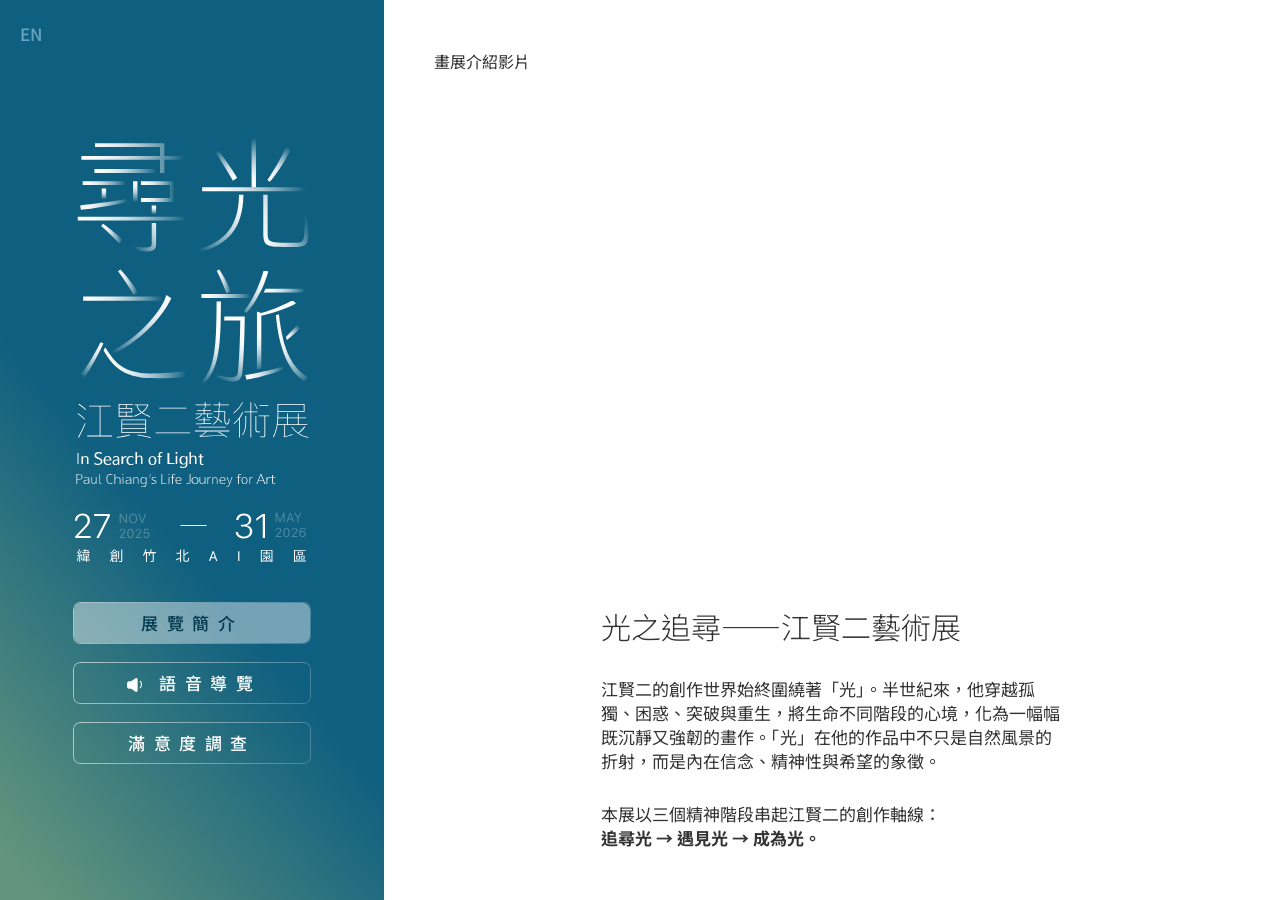
==== index.html @ 8a82e38a "微調整" ====
<!DOCTYPE html>
<html lang="zh-TW" data-lang="zh">

<head>
    <!-- Google Tag Manager -->
    <script>(function (w, d, s, l, i) {
            w[l] = w[l] || []; w[l].push({
                'gtm.start':
                    new Date().getTime(), event: 'gtm.js'
            }); var f = d.getElementsByTagName(s)[0],
                j = d.createElement(s), dl = l != 'dataLayer' ? '&l=' + l : ''; j.async = true; j.src =
                    'https://www.googletagmanager.com/gtm.js?id=' + i + dl; f.parentNode.insertBefore(j, f);
        })(window, document, 'script', 'dataLayer', 'GTM-T4V37LXK');</script>
    <!-- End Google Tag Manager -->

    <!-- Google Fonts -->
    <link rel="preconnect" href="https://fonts.googleapis.com">
    <link rel="preconnect" href="https://fonts.gstatic.com" crossorigin>
    <link
        href="https://fonts.googleapis.com/css2?family=Noto+Sans:wght@100;200;300;400;500;600;700;800;900&family=Noto+Sans+TC:wght@100;200;300;400;500;600;700;800;900&display=swap"
        rel="stylesheet">

    <meta charset="UTF-8">
    <meta http-equiv="X-UA-Compatible" content="IE=edge">
    <meta name="viewport" content="width=device-width, initial-scale=1.0, user-scalable=no">

    <!-- Primary Meta Tags -->
    <title data-i18n="meta.title">緯創 - 江賢二線上導覽 | In Search of Light</title>
    <meta name="title" data-i18n="meta.title" content="緯創 - 江賢二線上導覽 | In Search of Light">
    <meta name="description" data-i18n="meta.description"
        content="探索光在不同文化中的意義與價值，透過藝術與科技的結合，呈現光的多樣面貌。匯集來自世界各地的藝術家作品，每一件作品都代表著對光的獨特詮釋與理解。">
    <meta name="keywords" content="江賢二, 線上展覽, 藝術展覽, 光, 緯創, 線上導覽, 藝術作品, 文化, 科技藝術, Wistron">

    <!-- Open Graph / Facebook -->
    <meta property="og:type" content="website">
    <meta property="og:title" data-i18n="meta.ogTitle" content="緯創 - 江賢二線上導覽 | In Search of Light">
    <meta property="og:description" data-i18n="meta.ogDescription"
        content="探索光在不同文化中的意義與價值，透過藝術與科技的結合，呈現光的多樣面貌。匯集來自世界各地的藝術家作品，每一件作品都代表著對光的獨特詮釋與理解。">
    <!-- Primary image for Facebook, Twitter (1200x630) -->
    <meta property="og:image" content="https://in-search-of-light.wistronladiesopen.com/images/ogimg.png">
    <meta property="og:image:secure_url" content="https://in-search-of-light.wistronladiesopen.com/images/ogimg.png">
    <meta property="og:image:type" content="image/png">
    <meta property="og:image:width" content="1200">
    <meta property="og:image:height" content="630">
    <meta property="og:image:alt" content="緯創 - 江賢二線上導覽 | In Search of Light">
    <meta property="og:url" content="https://in-search-of-light.wistronladiesopen.com/">
    <meta property="og:site_name" content="緯創 - 江賢二線上導覽">
    <meta property="og:locale" content="zh_TW" data-i18n-locale='{"zh": "zh_TW", "en": "en_US"}'>

    <!-- favicon -->
    <link rel="icon" type="image/svg+xml" href="images/favicon/favicon.svg" />
    <link rel="icon" type="image/png" href="images/favicon/favicon-96x96.png" sizes="96x96" />
    <link rel="shortcut icon" href="images/favicon/favicon.ico" />
    <link rel="apple-touch-icon" sizes="180x180" href="images/favicon/apple-touch-icon.png" />
    <meta name="apple-mobile-web-app-title" content="THUNIVERSE" />
    <link rel="manifest" href="images/favicon/site.webmanifest" />

    <!-- Stylesheets -->
    <link rel="stylesheet" href="css/all.min.css">

    <!-- Structured Data -->
    <script type="application/ld+json" id="structuredData">
        {
            "@context": "https://schema.org",
            "@type": "ExhibitionEvent",
            "name": "緯創 - 江賢二線上導覽",
            "alternateName": "In Search of Light",
            "description": "探索光在不同文化中的意義與價值，透過藝術與科技的結合，呈現光的多樣面貌。匯集來自世界各地的藝術家作品，每一件作品都代表著對光的獨特詮釋與理解。",
            "organizer": {
                "@type": "Organization",
                "name": "緯創資通股份有限公司",
                "alternateName": "Wistron Corporation",
                "url": "https://www.wistron.com"
            },
            "eventStatus": "https://schema.org/EventScheduled",
            "eventAttendanceMode": "https://schema.org/OnlineEventAttendanceMode",
            "location": {
                "@type": "VirtualLocation",
                "url": ""
            },
            "image": "images/ogimg.png",
            "keywords": "江賢二, 線上展覽, 藝術展覽, 光, 緯創, 線上導覽"
        }
    </script>
</head>

<body>
    <!-- Google Tag Manager (noscript) -->
    <noscript><iframe src="https://www.googletagmanager.com/ns.html?id=GTM-T4V37LXK" height="0" width="0"
            style="display:none;visibility:hidden"></iframe></noscript>
    <!-- End Google Tag Manager (noscript) -->

    <div class="wrapper">
        <!-- Header -->
        <header>
            <div class="headerBody">
                <div class="language"><a href="javascript:void(0)" data-i18n="lang.switch">EN</a></div>
                <div class="logo">
                    <img src="images/logo.svg" alt="Logo">
                </div>
                <nav>
                    <ul>
                        <li class="active desktop" data-tab="exhibition"><a href="javascript:void(0)"
                                data-i18n="nav.exhibition">展覽簡介</a></li>
                        <li data-tab="audio">
                            <a href="javascript:void(0)">
                                <img src="images/icon-solid.svg" alt="語音導覽">
                                <span data-i18n="nav.audio">語音導覽</span>
                            </a>
                        </li>
                        <li class="desktop"><a href="https://forms.gle/n2HquEZZYEx6UyRU9" target="_blank"
                                rel="noopener noreferrer" data-i18n="nav.survey">滿意度調查</a></li>
                    </ul>
                </nav>
                <a class="scrolldown mobile" href="javascript:void(0)">
                    <span data-i18n="nav.exhibition">展覽簡介</span>
                    <img src="images/icon-scrolldown.svg" alt="scrolldown">
                </a>
            </div>
            <div class="headerMobile">
                <div class="language"><a href="javascript:void(0)" data-i18n="lang.switch">EN</a></div>
                <div class="logo">
                    <a href="javascript:void(0)"><img src="images/logo-m.svg" alt="Logo"></a>
                </div>
                <nav>
                    <a href="javascript:void(0)" data-tab="audio">
                        <img src="images/nav-audio.svg" alt="語音導覽">
                    </a>
                </nav>
            </div>
        </header>

        <!-- Main Content -->
        <main class="main">
            <!-- Tab Content: 展覽簡介 -->
            <div data-content="exhibition">
                <section class="exhibition active">
                    <article class="WorksUnit">
                        <h2 data-i18n="exhibition.introVideo">畫展介紹影片</h2>
                        <div class="image">
                            <div class="mainYoutube">
                                <iframe id="introYoutubeIframe" title="YouTube video player" frameborder="0"
                                    allow="accelerometer; autoplay; encrypted-media; picture-in-picture; fullscreen"
                                    allowfullscreen playsinline loading="lazy"></iframe>
                            </div>
                            <!-- <img src="images/home_images1.png" alt="光之追尋——江賢二藝術展"> -->
                        </div>
                        <div class="text">
                            <h3 data-i18n="exhibition.title">光之追尋——江賢二藝術展</h3>
                            <p data-i18n="exhibition.description1">
                                江賢二的創作世界始終圍繞著「光」。半世紀來，他穿越孤獨、困惑、突破與重生，將生命不同階段的心境，化為一幅幅既沉靜又強韌的畫作。「光」在他的作品中不只是自然風景的折射，而是內在信念、精神性與希望的象徵。
                            </p>
                            <p>
                                <span data-i18n="exhibition.description2">本展以三個精神階段串起江賢二的創作軸線：</span><br />
                                <b data-i18n="exhibition.description3">追尋光 → 遇見光 → 成為光。</b>
                            </p>
                        </div>
                    </article>
                    <article class="worksList">
                        <div class="item">
                            <div class="image">
                                <picture>
                                    <img src="images/home_images2.png" alt="追尋光">
                                </picture>
                            </div>
                            <h3 data-i18n="exhibition.seeking.title">追尋光</h3>
                            <p><b data-i18n="exhibition.seeking.subtitle">源自他遷居台東後的轉變呈現江賢二在生命黑暗與封窗創作期的掙扎。</b></p>
                            <p>
                                <span
                                    data-i18n="exhibition.seeking.content">《巴黎聖母院》、《淨化之夜》、《百年廟》到《銀湖》皆屬此階段。畫面多以黑、白、灰、褐為主，筆觸層層堆疊、刮除與覆寫，像是不斷在迷霧中摸索出口；然而在深沉的底層之下，仍能看見微弱但堅定的亮點，象徵著仍未放棄的希望。《銀湖》更是這段生命歷程的縮影——在女兒病情與創作瓶頸之間，他仍努力相信光會再度出現。
                                    「遇見光」源自他遷居台東後的轉變。
                                    自然光影、太平洋的海天與群山色層重新啟動他的色彩語言，使畫面變得明亮繽紛、自由並充滿流動感。《台灣山脈》捕捉不同天候下的光之變奏，而《比西里岸之夢》則展現他在自然與文化相遇後所獲得的創作新生命，色彩自由綻放，彷彿生命再度被光點亮。</span>
                            </p>
                        </div>
                        <div class="item">
                            <div class="image">
                                <picture>
                                    <img src="images/home_images3.png" alt="遇見光">
                                </picture>
                            </div>
                            <h3 data-i18n="exhibition.encountering.title">遇見光</h3>
                            <p><b data-i18n="exhibition.encountering.subtitle">源自他遷居台東後的轉變。</b></p>
                            <p>
                                <span
                                    data-i18n="exhibition.encountering.content">自然光影、太平洋的海天與群山色層重新啟動他的色彩語言，使畫面變得明亮繽紛、自由並充滿流動感。《台灣山脈》捕捉不同天候下的光之變奏，而《比西里岸之夢》則展現他在自然與文化相遇後所獲得的創作新生命，色彩自由綻放，彷彿生命再度被光點亮。</span>
                            </p>
                        </div>
                        <div class="item">
                            <div class="image">
                                <picture>
                                    <img src="images/home_images4.png" alt="成為光">
                                </picture>
                            </div>
                            <h3 data-i18n="exhibition.becoming.title">成為光</h3>
                            <p><b data-i18n="exhibition.becoming.subtitle">是一種生命的實踐。</b></p>
                            <p>
                                <span
                                    data-i18n="exhibition.becoming.content1">本區以金樽江賢二藝術園區的影像作為展覽的終章，象徵他將多年對光的追尋，最終化為土地、建築與風景之中的真實存在。藝術在此不再侷限於畫布，而是成為照亮他人生活的力量。</span><br /><br />
                                <span
                                    data-i18n="exhibition.becoming.content2">這座園區同時也是共同發起人嚴長壽，透過眾多支持者，包括緯創資通與林憲銘董事長長年投入的社會實踐，承載著連結國際、展現台灣生活文明的願景，期望以藝術為媒介，使光在這片土地上持續被看見、被傳遞。</span><br /><br />
                                <span
                                    data-i18n="exhibition.becoming.content3">我們特別在每幅作品旁標註江老師創作時的年齡，期盼觀眾不只停留於欣賞，更能在觀看作品的同時，與自身生命產生照映：</span>
                                <b
                                    data-i18n="exhibition.becoming.content3.question">在不同的年紀，我們正在追尋什麼？正面對什麼？又將走向哪一道光？</b><br /><br />
                                <span
                                    data-i18n="exhibition.becoming.content4">願這趟「尋光之旅」陪伴每一位走進展場的人——從觀看藝術，走向觀看自己。光不必耀眼，只要能指引前行。願你在這裡，也找到屬於自己的那一道光。</span>
                            </p>
                        </div>
                    </article>
                </section>
                <article class="youtubeUnit">
                    <div class="youtubeUnitBody">
                        <h2 data-i18n="exhibition.opening">2025.11.27 開幕式精華</h2>
                        <div class="mainYoutube">
                            <iframe id="mainYoutubeIframe" title="YouTube video player" frameborder="0"
                                allow="accelerometer; autoplay; encrypted-media; picture-in-picture; fullscreen"
                                allowfullscreen playsinline loading="lazy"></iframe>
                        </div>
                        <div class="listYoutube" id="listYoutube">
                            <h3 data-i18n="exhibition.gallery">畫展剪影</h3>
                            <div class="listYoutube__images">
                                <!-- 圖片列表會由 JavaScript 自動生成 -->
                            </div>
                        </div>
                    </div>
                </article>
                <!-- Footer -->
                <footer class="footer">
                    <div class="footerBody">
                        <div class="footerHd">
                            <div>
                                <span data-i18n="footer.organizer">主辦</span>
                                <a href="https://www.wistron.com/" target="_blank" rel="noopener noreferrer">
                                    <img src="images/wistron.svg" alt="緯創資通官網">
                                </a>
                            </div>
                            <div>
                                <span data-i18n="footer.curator">策展</span>
                                <a href="https://www.paulchiangartcenter.org/" target="_blank"
                                    rel="noopener noreferrer">
                                    <img src="images/paulchiangartcenter.svg" alt="江賢二藝術園區">
                                </a>
                            </div>
                            <div>
                                <span data-i18n="footer.coorganizer">協辦</span>
                                <a href="https://www.thealliance.org.tw/" target="_blank" rel="noopener noreferrer">
                                    <img src="images/thealliance.svg" alt="財團法人公益平台文化基金會">
                                </a>
                            </div>
                        </div>
                        <div class="copyright">
                            <p>COPYRIGHT ©2026 WISTRON CORPORATION. All RIGHTS RESERVED.</p>
                        </div>
                    </div>
                </footer>
            </div>

            <!-- Tab Content: 語音導覽 -->
            <div data-content="audio">
                <section class="audio">
                    <article class="audioGuideUnit">
                        <div class="mapUnit">
                            <!-- 手機版頁籤按鈕 -->
                            <div class="mapTabs">
                                <button class="mapTab active" data-floor="1f">1F</button>
                                <button class="mapTab" data-floor="b1f">B1F</button>
                            </div>
                            <!-- 1F 樓層 -->
                            <div class="mapFloor active" data-floor="1f">
                                <h2 class="desktop">1F</h2>
                                <div class="image">
                                    <a href="javascript:void(0)" class="work0">
                                        <img src="images/map-number0.svg" alt="引言">
                                    </a>
                                    <a href="javascript:void(0)" class="work1">
                                        <img src="images/map-number1.svg" alt="台灣山脈">
                                    </a>
                                    <a href="javascript:void(0)" class="work2">
                                        <img src="images/map-number2.svg" alt="比西里岸之夢">
                                    </a>
                                    <a href="javascript:void(0)" class="work3">
                                        <img src="images/map-number3.svg" alt="巴黎聖母院">
                                    </a>
                                    <a href="javascript:void(0)" class="work4">
                                        <img src="images/map-number4.svg" alt="百年廟">
                                    </a>
                                    <a href="javascript:void(0)" class="work5">
                                        <img src="images/map-number5.svg" alt="對永恆的冥想">
                                    </a>
                                    <a href="javascript:void(0)" class="work6">
                                        <img src="images/map-number6.svg" alt="銀湖">
                                    </a>
                                    <a href="javascript:void(0)" class="work7">
                                        <img src="images/map-number7.svg" alt="留言互動牆">
                                    </a>
                                    <img src="images/map1.svg" alt="1F">
                                </div>
                            </div>
                            <!-- B1F 樓層 -->
                            <div class="mapFloor" data-floor="b1f">
                                <h2 class="desktop">B1F</h2>
                                <div class="image">
                                    <a href="javascript:void(0)" class="work8">
                                        <img src="images/map-number8.svg" alt="江賢二藝術園區">
                                    </a>
                                    <img src="images/map2.svg" alt="B1F">
                                    <img class="maptext"
                                        data-i18n-src='{"zh": "images/map-text.svg", "en": "images/map-text-en.svg"}'
                                        src="images/map-text.svg" alt="text">
                                </div>
                            </div>
                        </div>
                        <div class="audioGuideDesc" data-i18n="audio.guide">請點選平面圖上的展位號碼，並聆聽導覽語音</div>
                    </article>
                    <article class="audioPlayUnit">
                        <div class="mobile questionnaire">
                            <a href="https://forms.gle/n2HquEZZYEx6UyRU9" target="_blank" rel="noopener noreferrer">
                                <img src="images/questionnaire.svg" alt="問卷調查 questionnaire"
                                    data-i18n-src='{"zh": "images/questionnaire.svg", "en": "images/questionnaire-en.svg"}'>
                            </a>
                        </div>
                        <div class="audioPlayBody">
                            <video id="audioVideoPlayer" class="video-js vjs-default-skin" controls preload="auto"
                                data-setup="{}">
                            </video>
                        </div>
                    </article>
                </section>
            </div>

            <!-- Tab Content: 作品詳細介紹 -->
            <div data-content="workDetail">
                <section class="workDetail">
                    <a href="javascript:void(0);" class="closeWorkSwiper">
                        <img src="images/icon-close.svg" alt="close">
                    </a>
                    <!-- 0 引言 -->
                    <div class="workDetailContent" data-work="0">
                        <h2 data-i18n="work.0.title">引言</h2>
                        <div class="image full">
                            <div>
                                <picture>
                                    <img src="images/work/000-1.png" alt="引言">
                                </picture>
                                <span data-i18n="work.0.image">引言</span>
                            </div>
                        </div>
                        <p data-i18n="work.0.description">引言內容</p>
                        <!-- 作品播放器 -->
                        <article class="audioPlayUnit">
                            <div class="audioPlayBody">
                                <video id="workAudioPlayer0" class="video-js vjs-default-skin work-audio-player"
                                    controls preload="auto" data-setup="{}">
                                </video>
                            </div>
                        </article>
                    </div>
                    <!-- 1 台灣山脈 -->
                    <div class="workDetailContent" data-work="1">
                        <div class="desktop">
                            <h2 data-i18n="work.1.title">《台灣山脈》系列</h2>
                            <div class="image full1">
                                <div>
                                    <picture>
                                        <img src="images/work/001-1.png" alt="台灣山脈 17-17, 2017">
                                    </picture>
                                    <span data-i18n="work.1.image1">台灣山脈 17-17, 2017</span>
                                </div>
                                <div>
                                    <picture>
                                        <img src="images/work/001-2.png" alt="台灣山脈 21-22, 2021">
                                    </picture>
                                    <span data-i18n="work.1.image2">台灣山脈 21-22, 2021</span>
                                </div>
                                <div>
                                    <picture>
                                        <img src="images/work/001-3.png" alt="台灣山脈 12-01, 2012">
                                    </picture>
                                    <span data-i18n="work.1.image3">台灣山脈 12-01, 2012</span>
                                </div>
                            </div>
                            <p>
                                <b data-i18n="work.1.age">75歲</b>｜<span
                                    data-i18n="work.1.description">江賢二希望找一處有海的地方居住，有五年間，他和太太常從清晨就從台北開車往東海岸，經過宜蘭、花蓮，最終來到台東金樽，這讓他將對台灣山巒不同時間的光影印象化為《台灣山脈》系列。</span>
                            </p>
                        </div>
                        <div class="swiper workSwiper mobile" id="workSwiper1Mobile">
                            <div class="swiper-wrapper">
                                <div class="swiper-slide">
                                    <h2 data-i18n="work.1.title">《台灣山脈》系列</h2>
                                    <div class="image full">
                                        <div>
                                            <picture>
                                                <img src="images/work/001-1.png" alt="台灣山脈 17-17, 2017">
                                            </picture>
                                            <span data-i18n="work.1.image1">台灣山脈 17-17, 2017</span>
                                        </div>
                                    </div>
                                    <p>
                                        <b data-i18n="work.1.age">75歲</b>｜<span
                                            data-i18n="work.1.description">江賢二希望找一處有海的地方居住，有五年間，他和太太常從清晨就從台北開車往東海岸，經過宜蘭、花蓮，最終來到台東金樽，這讓他將對台灣山巒不同時間的光影印象化為《台灣山脈》系列。</span>
                                    </p>
                                </div>
                                <div class="swiper-slide">
                                    <h2 data-i18n="work.1.title">《台灣山脈》系列</h2>
                                    <div class="image full">
                                        <div>
                                            <picture>
                                                <img src="images/work/001-2.png" alt="台灣山脈 21-22, 2021">
                                            </picture>
                                            <span data-i18n="work.1.image2">台灣山脈 21-22, 2021</span>
                                        </div>
                                    </div>
                                    <p>
                                        <b data-i18n="work.1.age">75歲</b>｜<span
                                            data-i18n="work.1.description">江賢二希望找一處有海的地方居住，有五年間，他和太太常從清晨就從台北開車往東海岸，經過宜蘭、花蓮，最終來到台東金樽，這讓他將對台灣山巒不同時間的光影印象化為《台灣山脈》系列。</span>
                                    </p>
                                </div>
                                <div class="swiper-slide">
                                    <h2 data-i18n="work.1.title">《台灣山脈》系列</h2>
                                    <div class="image full">
                                        <div>
                                            <picture>
                                                <img src="images/work/001-3.png" alt="台灣山脈 12-01, 2012">
                                            </picture>
                                            <span data-i18n="work.1.image3">台灣山脈 12-01, 2012</span>
                                        </div>
                                    </div>
                                    <p>
                                        <b data-i18n="work.1.age">75歲</b>｜<span
                                            data-i18n="work.1.description">江賢二希望找一處有海的地方居住，有五年間，他和太太常從清晨就從台北開車往東海岸，經過宜蘭、花蓮，最終來到台東金樽，這讓他將對台灣山巒不同時間的光影印象化為《台灣山脈》系列。</span>
                                    </p>
                                </div>
                            </div>
                            <!-- 分頁指示器 -->
                            <div class="swiper-pagination"></div>
                            <!-- 編號顯示 -->
                            <div class="swiper-counter"></div>
                        </div>
                        <!-- 作品播放器 -->
                        <article class="audioPlayUnit">
                            <div class="audioPlayBody">
                                <video id="workAudioPlayer1" class="video-js vjs-default-skin work-audio-player"
                                    controls preload="auto" data-setup="{}">
                                </video>
                            </div>
                        </article>
                    </div>

                    <!-- 2 比西里岸之夢 -->
                    <div class="workDetailContent workSwiperContent" data-work="2">
                        <div class="swiper workSwiper" id="workSwiper2">
                            <div class="swiper-wrapper">
                                <div class="swiper-slide">
                                    <h2 data-i18n="work.2.title">《比西里岸之夢》</h2>
                                    <div class="image full">
                                        <div>
                                            <picture>
                                                <img src="images/work/002-1.png" alt="比西里岸之夢 09-07, 2009">
                                            </picture>
                                            <span data-i18n="work.2.image1">比西里岸之夢 09-07, 2009</span>
                                        </div>
                                    </div>
                                    <p>
                                        <b data-i18n="work.2.age1">67歲</b>｜<span
                                            data-i18n="work.2.description1">《比西里岸之夢》系列是江賢二移居台東後，最早發展的一個系列，畫面出現前所未見似繁花盛開的紅、淡粉紅、藍、亮黃色，他突破過去用色的極限，畫面瀰漫春之氣息。</span>
                                    </p>
                                </div>
                                <div class="swiper-slide">
                                    <h2 data-i18n="work.2.title">《比西里岸之夢》</h2>
                                    <div class="image full">
                                        <div>
                                            <picture>
                                                <img src="images/work/002-2.png" alt="比西里岸之夢 10-07, 2010">
                                            </picture>
                                            <span data-i18n="work.2.image2">比西里岸之夢 10-07, 2010</span>
                                        </div>
                                    </div>
                                    <p>
                                        <b data-i18n="work.2.age2">68歲</b>｜<span
                                            data-i18n="work.2.description2">這是江賢二個人極為喜歡的作品。畫面正中央及左上角的橫向流痕都是創作過程中自然衍生的，曖昧的淡藍與淡黃透出亮光，呈現一種清明之氣，雋永諧和。</span>
                                    </p>
                                </div>
                                <div class="swiper-slide">
                                    <h2 data-i18n="work.2.title">《比西里岸之夢》</h2>
                                    <div class="image full">
                                        <div>
                                            <picture>
                                                <img src="images/work/002-3.png" alt="比西里岸之夢 11-41, 2011">
                                            </picture>
                                            <span data-i18n="work.2.image3">比西里岸之夢 11-41, 2011</span>
                                        </div>
                                    </div>
                                    <p>
                                        <b data-i18n="work.2.age3">69歲</b>｜<span
                                            data-i18n="work.2.description3">光是色彩的靈魂。這幅畫的靈感源自江賢二對台東月光海的印象，天空一片月光，海裡也有一片月光，海面蕩漾出種種奇幻的色彩，畫面呈現光影的流動。</span>
                                    </p>
                                </div>
                                <div class="swiper-slide">
                                    <h2 data-i18n="work.2.title">《比西里岸之夢》</h2>
                                    <div class="image full">
                                        <div>
                                            <picture>
                                                <img src="images/work/002-4.png" alt="比西里岸之夢 11-03, 2011">
                                            </picture>
                                            <span data-i18n="work.2.image4">比西里岸之夢 11-03, 2011</span>
                                        </div>
                                    </div>
                                    <p>
                                        <b data-i18n="work.2.age4">69歲</b>｜<span
                                            data-i18n="work.2.description4">江賢二初到台東前三年的創作顯得熾烈、熱火、坦率歌頌大自然，像初戀男女的激情，他突破所有過去用色的極限，但不可思議的是畫面呈現同樣的純淨、盈滿。</span>
                                    </p>
                                </div>
                                <div class="swiper-slide">
                                    <h2 data-i18n="work.2.title">《比西里岸之夢》</h2>
                                    <div class="image full">
                                        <div>
                                            <picture>
                                                <img src="images/work/002-5.png" alt="比西里岸之夢 15-03, 2015">
                                            </picture>
                                            <span data-i18n="work.2.image5">比西里岸之夢 15-03, 2015</span>
                                        </div>
                                    </div>
                                    <p>
                                        <b data-i18n="work.2.age5">73歲</b>｜<span
                                            data-i18n="work.2.description5">到了台東，江賢二所畫的海終於呈現藍色，海水就像一副透鏡，隨時折射天光變化，撞擊出與陸地完全相異的色感。他每天與海相伴，眼中所見的是不同的海天變奏。</span>
                                    </p>
                                </div>
                            </div>
                            <!-- 分頁指示器 -->
                            <div class="swiper-pagination"></div>
                            <!-- 編號顯示 -->
                            <div class="swiper-counter"></div>
                        </div>
                        <!-- 作品播放器 -->
                        <article class="audioPlayUnit">
                            <div class="audioPlayBody">
                                <video id="workAudioPlayer2" class="video-js vjs-default-skin work-audio-player"
                                    controls preload="auto" data-setup="{}">
                                </video>
                            </div>
                        </article>
                    </div>

                    <!-- 3 巴黎聖母院 -->
                    <div class="workDetailContent workSwiperContent" data-work="3">
                        <div class="swiper workSwiper" id="workSwiper3">
                            <div class="swiper-wrapper">
                                <div class="swiper-slide">
                                    <h2 data-i18n="work.3.title">《巴黎聖母院》、《淨化之夜 94-01》系列</h2>
                                    <div class="image full">
                                        <div>
                                            <picture>
                                                <img src="images/work/003-1.png" alt="巴黎聖母院 1982">
                                            </picture>
                                            <span data-i18n="work.3.image1">巴黎聖母院 1982</span>
                                        </div>
                                    </div>
                                    <p>
                                        <b data-i18n="work.3.age1">40歲</b>｜<span
                                            data-i18n="work.3.description1">住在紐約的江賢二重返巴黎，他封窗作畫，以熱門景點巴黎聖母院為題。聖母院在他的筆下寧靜異常，寫景寓情，畫出這幅畫後他終於覺得自己有資格當個藝術家。</span>
                                    </p>
                                </div>
                                <div class="swiper-slide">
                                    <h2 data-i18n="work.3.title">《巴黎聖母院》系列、《淨化之夜 94-01》系列</h2>
                                    <div class="image full">
                                        <div>
                                            <picture>
                                                <img src="images/work/003-2.png" alt="巴黎聖母院 82-21, 1982">
                                            </picture>
                                            <span data-i18n="work.3.image2">巴黎聖母院 82-21, 1982</span>
                                        </div>
                                    </div>
                                    <p>
                                        <b data-i18n="work.3.age2">40歲</b>｜<span
                                            data-i18n="work.3.description2">黑沉沉的巴黎聖母院，江賢二半具象半抽象的展現巨大的十字架與背後的白光，畫面虔敬的精神性像是空氣，流動其間，這似乎是在長期自我懷疑下內在對光的渴求。</span>
                                    </p>
                                </div>
                                <div class="swiper-slide">
                                    <h2 data-i18n="work.3.title">《巴黎聖母院》系列、《淨化之夜 94-01》系列</h2>
                                    <div class="image full">
                                        <div>
                                            <picture>
                                                <img src="images/work/003-3.png" alt="淨化之夜 94-01, 1994">
                                            </picture>
                                            <span data-i18n="work.3.image3">淨化之夜 94-01, 1994</span>
                                        </div>
                                    </div>
                                    <p>
                                        <b data-i18n="work.3.age3">52歲</b>｜<span
                                            data-i18n="work.3.description3">「淨化」是江賢二一生創作重要的主題，像是一條他不斷回頭面對的內在之路。在漫長的創作生涯，江賢二仍持續以追求崇高精神性的「淨化」，作為對創作的期許。</span>
                                    </p>
                                </div>
                            </div>
                            <!-- 分頁指示器 -->
                            <div class="swiper-pagination"></div>
                            <!-- 編號顯示 -->
                            <div class="swiper-counter"></div>
                        </div>
                        <!-- 作品播放器 -->
                        <article class="audioPlayUnit">
                            <div class="audioPlayBody">
                                <video id="workAudioPlayer3" class="video-js vjs-default-skin work-audio-player"
                                    controls preload="auto" data-setup="{}">
                                </video>
                            </div>
                        </article>
                    </div>

                    <!-- 4 百年廟 -->
                    <div class="workDetailContent workSwiperContent" data-work="4">
                        <div class="swiper workSwiper" id="workSwiper4">
                            <div class="swiper-wrapper">
                                <div class="swiper-slide">
                                    <h2 data-i18n="work.4.title">《百年廟》系列</h2>
                                    <div class="image full">
                                        <div>
                                            <picture>
                                                <img src="images/work/004-1.png" alt="百年廟 98-17, 1998">
                                            </picture>
                                            <span data-i18n="work.4.image1">百年廟 98-17, 1998</span>
                                        </div>
                                    </div>
                                    <p>
                                        <b data-i18n="work.4.age1">55歲</b>｜<span
                                            data-i18n="work.4.description1">江賢二回到台灣，街頭廟宇裡的龍柱、香火、燭光、裊裊的煙霧，讓他重新感受與土地、與文化與記憶的深刻連結。《百年廟》也成為他立足於台灣藝壇的重要系列創作。</span>
                                    </p>
                                </div>
                                <div class="swiper-slide">
                                    <h2 data-i18n="work.4.title">《百年廟》系列</h2>
                                    <div class="image full">
                                        <div>
                                            <picture>
                                                <img src="images/work/004-2.png" alt="百年廟 98-07, 1998">
                                            </picture>
                                            <span data-i18n="work.4.image2">百年廟 98-07, 1998</span>
                                        </div>
                                    </div>
                                    <p>
                                        <b data-i18n="work.4.age2">55歲</b>｜<span
                                            data-i18n="work.4.description2">畫面兩側厚重堆疊的筆觸，彷彿一根根通天的龍柱。中央細小而溫暖的光點，是陪伴人、給人力量的光。他以過去30年在異國淬鍊的純熟技巧，畫出東方溫暖的感覺。</span>
                                    </p>
                                </div>
                                <div class="swiper-slide">
                                    <h2 data-i18n="work.4.title">《百年廟》系列</h2>
                                    <div class="image full">
                                        <div>
                                            <picture>
                                                <img src="images/work/004-3.png" alt="百年廟 98-16, 1998">
                                            </picture>
                                            <span data-i18n="work.4.image3">百年廟 98-16, 1998</span>
                                        </div>
                                    </div>
                                    <p>
                                        <b data-i18n="work.4.age3">56歲</b>｜<span
                                            data-i18n="work.4.description3">剛回到台灣，雖然工作室簡陋，並沒有削弱江賢二日以繼夜創作的熱情。這些作品承載他層層堆疊的記憶、信仰與歸屬感，畫面中金銅色的光象徵著溫暖而不熄的永恆之光。</span>
                                    </p>
                                </div>
                            </div>
                            <!-- 分頁指示器 -->
                            <div class="swiper-pagination"></div>
                            <!-- 編號顯示 -->
                            <div class="swiper-counter"></div>
                        </div>
                        <!-- 作品播放器 -->
                        <article class="audioPlayUnit">
                            <div class="audioPlayBody">
                                <video id="workAudioPlayer4" class="video-js vjs-default-skin work-audio-player"
                                    controls preload="auto" data-setup="{}">
                                </video>
                            </div>
                        </article>
                    </div>

                    <!-- 5 對永恆的冥想 -->
                    <div class="workDetailContent" data-work="5">
                        <h2 data-i18n="work.5.title">《對永恆的冥想 01-55》系列</h2>
                        <div class="image full">
                            <div>
                                <picture>
                                    <img src="images/work/005-1.png" alt="對永恆的冥想 01-55, 2001">
                                </picture>
                                <span data-i18n="work.5.image">對永恆的冥想 01-55, 2001</span>
                            </div>
                        </div>
                        <p>
                            <b data-i18n="work.5.age">59歲</b>｜<span
                                data-i18n="work.5.description">江賢二將視線推向更遼闊的宇宙，以深藍、黑與細小如星塵的光點構成畫面，對他來說，宇宙並不是一個外在景象，而是一種通往內心、更廣闊存在的道路。</span>
                        </p>
                        <!-- 作品播放器 -->
                        <article class="audioPlayUnit">
                            <div class="audioPlayBody">
                                <video id="workAudioPlayer5" class="video-js vjs-default-skin work-audio-player"
                                    controls preload="auto" data-setup="{}">
                                </video>
                            </div>
                        </article>
                    </div>

                    <!-- 6 銀湖 -->
                    <div class="workDetailContent workSwiperContent" data-work="6">
                        <div class="swiper workSwiper" id="workSwiper6">
                            <div class="swiper-wrapper">
                                <div class="swiper-slide">
                                    <h2 data-i18n="work.6.title">《銀湖》系列</h2>
                                    <div class="image full">
                                        <div>
                                            <picture>
                                                <img src="images/work/006-1.png" alt="銀湖 2006">
                                            </picture>
                                            <span data-i18n="work.6.image1">銀湖 2006</span>
                                        </div>
                                    </div>
                                    <p>
                                        <b data-i18n="work.6.age1">64歲</b>｜<span
                                            data-i18n="work.6.description1">江賢二回台定居10年後面臨創作瓶頸，他渴望突破、找到下一個方向，他說，「熟能生巧對於藝術家而言是個美麗的陷阱」，也因大女兒生病，他面臨人生與創作的雙重考驗。</span>
                                    </p>
                                </div>
                                <div class="swiper-slide">
                                    <h2 data-i18n="work.6.title">《銀湖》系列</h2>
                                    <div class="image full">
                                        <div>
                                            <picture>
                                                <img src="images/work/006-2.png" alt="銀湖 08-07, 2008">
                                            </picture>
                                            <span data-i18n="work.6.image2">銀湖 08-07, 2008</span>
                                        </div>
                                    </div>
                                    <p>
                                        <b data-i18n="work.6.age2">65歲</b>｜<span
                                            data-i18n="work.6.description2">他彷彿置身漫長黑夜等待著光，最終，他以黑白兩色創作出《銀湖》系列。畫面中看似外在的湖水與月光，其實是他在黑暗中等待光、並最終找到光的心境映照。</span>
                                    </p>
                                </div>
                                <div class="swiper-slide">
                                    <h2 data-i18n="work.6.title">《銀湖》系列</h2>
                                    <div class="image full">
                                        <div>
                                            <picture>
                                                <img src="images/work/006-3.png" alt="銀湖 12-20, 2012">
                                            </picture>
                                            <span data-i18n="work.6.image3">銀湖 12-20, 2012</span>
                                        </div>
                                    </div>
                                    <p>
                                        <b data-i18n="work.6.age3">70歲</b>｜<span
                                            data-i18n="work.6.description3">定居台東後，江賢二《銀湖》系列的色彩融入屬於台東的深藍與海氣。畫面彷彿無邊無際的太平洋水面，海與天被光霧柔化成一片朦朧的白，生命逐步走向開闊與平靜。</span>
                                    </p>
                                </div>
                                <div class="swiper-slide">
                                    <h2 data-i18n="work.6.title">《銀湖》系列</h2>
                                    <div class="image full">
                                        <div>
                                            <picture>
                                                <img src="images/work/006-4.png" alt="比西里岸之夢 15-58, 2015">
                                            </picture>
                                            <span data-i18n="work.6.image4">比西里岸之夢 15-58, 2015</span>
                                        </div>
                                    </div>
                                    <p>
                                        <b data-i18n="work.6.age4">73歲</b>｜<span
                                            data-i18n="work.6.description4">夜幕低垂，台東的月光靜靜落在水面上，映照出寧靜而深邃的倒影。江賢二讓色彩記錄月光進入夜的瞬間，深藍與金色交織，捕捉月光、水面與時間之間安詳而永恆的呼吸。</span>
                                    </p>
                                </div>
                                <div class="swiper-slide">
                                    <h2 data-i18n="work.6.title">《銀湖》系列</h2>
                                    <div class="image full">
                                        <div>
                                            <picture>
                                                <img src="images/work/006-5.png" alt="銀湖 22-21, 2022">
                                            </picture>
                                            <span data-i18n="work.6.image5">銀湖 22-21, 2022</span>
                                        </div>
                                    </div>
                                    <p>
                                        <b data-i18n="work.6.age5">80歲</b>｜<span
                                            data-i18n="work.6.description5">江賢二以純粹、自由的色彩呈現生命歷程中的沉澱與成熟。此時的《銀湖》，如同一縷微光滑過海面，細浪閃爍，彷彿銀帶般在深藍之中緩緩流動，映照夜色靜謐而深遠的光。</span>
                                    </p>
                                </div>
                            </div>
                            <!-- 分頁指示器 -->
                            <div class="swiper-pagination"></div>
                            <!-- 編號顯示 -->
                            <div class="swiper-counter"></div>
                        </div>
                        <!-- 作品播放器 -->
                        <article class="audioPlayUnit">
                            <div class="audioPlayBody">
                                <video id="workAudioPlayer6" class="video-js vjs-default-skin work-audio-player"
                                    controls preload="auto" data-setup="{}">
                                </video>
                            </div>
                        </article>
                    </div>

                    <!-- 7 留言互動牆 -->
                    <div class="workDetailContent" data-work="7">
                        <h2 data-i18n="work.7.title">留言互動牆</h2>
                        <div class="image full">
                            <div>
                                <picture>
                                    <img src="images/work/007-1.png" alt="留言互動牆">
                                </picture>
                                <span data-i18n="work.7.image">留言互動牆</span>
                            </div>
                        </div>
                        <p data-i18n="work.7.description">留言互動牆</p>
                        <!-- 作品播放器 -->
                        <article class="audioPlayUnit">
                            <div class="audioPlayBody">
                                <video id="workAudioPlayer7" class="video-js vjs-default-skin work-audio-player"
                                    controls preload="auto" data-setup="{}">
                                </video>
                            </div>
                        </article>
                    </div>

                    <!-- 8 江賢二藝術園區的自然、建築、藝術 -->
                    <div class="workDetailContent" data-work="8">
                        <h2 data-i18n="work.8.title">江賢二藝術園區的自然、建築、藝術</h2>
                        <div class="image full">
                            <div>
                                <picture>
                                    <img src="images/work/008-1.png" alt="自然、建築、藝術">
                                </picture>
                                <span data-i18n="work.8.image">自然、建築、藝術</span>
                            </div>
                        </div>
                        <p>
                            <span
                                data-i18n="work.8.description">在眾人企盼多年下，終將於3/15開幕。園區坐落於靜謐的太平洋邊，由著名藝術家江賢二的舊畫室擴建而成，這座融合「自然、藝術、建築」的傑作由台灣與德國兩地執業的林友寒建築師與江賢二共同設計，江賢二藝術園區共同發起人嚴長壽擔任館長。</span>
                        </p>
                        <!-- 作品播放器 -->
                        <article class="audioPlayUnit">
                            <div class="audioPlayBody">
                                <video id="workAudioPlayer8" class="video-js vjs-default-skin work-audio-player"
                                    controls preload="auto" data-setup="{}">
                                </video>
                            </div>
                        </article>
                    </div>
                </section>
            </div>
        </main>
    </div>

    <!-- Image Popup -->
    <div class="imagePopup" id="imagePopup">
        <div class="imagePopup__overlay"></div>
        <div class="imagePopup__close" id="imagePopupClose">×</div>
        <div class="imagePopup__container">
            <div class="swiper imagePopupSwiper" id="imagePopupSwiper">
                <div class="swiper-wrapper" id="imagePopupWrapper">
                    <!-- 圖片會由 JavaScript 自動生成 -->
                </div>
                <div class="swiper-button-next">
                    <img src="images/icon_arrowNext.svg" alt="下一張">
                </div>
                <div class="swiper-button-prev">
                    <img src="images/icon_arrowPrev.svg" alt="上一張">
                </div>
            </div>
        </div>
    </div>

    <script src="js/swiper.bundle.min.js"></script>
    <script src="js/video.min.js"></script>
    <script src="js/main.js"></script>
</body>

</html>
---- css/all.min.css ----
.m-t-0{margin-top:0px}.m-t-5{margin-top:5px}.m-t-10{margin-top:10px}.m-t-15{margin-top:15px}.m-t-20{margin-top:20px}.m-t-25{margin-top:25px}.m-t-30{margin-top:30px}.m-t-35{margin-top:35px}.m-t-40{margin-top:40px}.m-t-45{margin-top:45px}.m-t-50{margin-top:50px}.m-r-0{margin-right:0px}.m-r-5{margin-right:5px}.m-r-10{margin-right:10px}.m-r-15{margin-right:15px}.m-r-20{margin-right:20px}.m-r-25{margin-right:25px}.m-r-30{margin-right:30px}.m-r-35{margin-right:35px}.m-r-40{margin-right:40px}.m-r-45{margin-right:45px}.m-r-50{margin-right:50px}.m-b-0{margin-bottom:0px}.m-b-5{margin-bottom:5px}.m-b-10{margin-bottom:10px}.m-b-15{margin-bottom:15px}.m-b-20{margin-bottom:20px}.m-b-25{margin-bottom:25px}.m-b-30{margin-bottom:30px}.m-b-35{margin-bottom:35px}.m-b-40{margin-bottom:40px}.m-b-45{margin-bottom:45px}.m-b-50{margin-bottom:50px}.m-l-0{margin-left:0px}.m-l-5{margin-left:5px}.m-l-10{margin-left:10px}.m-l-15{margin-left:15px}.m-l-20{margin-left:20px}.m-l-25{margin-left:25px}.m-l-30{margin-left:30px}.m-l-35{margin-left:35px}.m-l-40{margin-left:40px}.m-l-45{margin-left:45px}.m-l-50{margin-left:50px}.m-0{margin:0px}.m-5{margin:5px}.m-10{margin:10px}.m-15{margin:15px}.m-20{margin:20px}.m-25{margin:25px}.m-30{margin:30px}.m-35{margin:35px}.m-40{margin:40px}.m-45{margin:45px}.m-50{margin:50px}.p-t-0{padding-top:0px}.p-t-5{padding-top:5px}.p-t-10{padding-top:10px}.p-t-15{padding-top:15px}.p-t-20{padding-top:20px}.p-t-25{padding-top:25px}.p-t-30{padding-top:30px}.p-t-35{padding-top:35px}.p-t-40{padding-top:40px}.p-t-45{padding-top:45px}.p-t-50{padding-top:50px}.p-r-0{padding-right:0px}.p-r-5{padding-right:5px}.p-r-10{padding-right:10px}.p-r-15{padding-right:15px}.p-r-20{padding-right:20px}.p-r-25{padding-right:25px}.p-r-30{padding-right:30px}.p-r-35{padding-right:35px}.p-r-40{padding-right:40px}.p-r-45{padding-right:45px}.p-r-50{padding-right:50px}.p-b-0{padding-bottom:0px}.p-b-5{padding-bottom:5px}.p-b-10{padding-bottom:10px}.p-b-15{padding-bottom:15px}.p-b-20{padding-bottom:20px}.p-b-25{padding-bottom:25px}.p-b-30{padding-bottom:30px}.p-b-35{padding-bottom:35px}.p-b-40{padding-bottom:40px}.p-b-45{padding-bottom:45px}.p-b-50{padding-bottom:50px}.p-l-0{padding-left:0px}.p-l-5{padding-left:5px}.p-l-10{padding-left:10px}.p-l-15{padding-left:15px}.p-l-20{padding-left:20px}.p-l-25{padding-left:25px}.p-l-30{padding-left:30px}.p-l-35{padding-left:35px}.p-l-40{padding-left:40px}.p-l-45{padding-left:45px}.p-l-50{padding-left:50px}.p-0{padding:0px}.p-5{padding:5px}.p-10{padding:10px}.p-15{padding:15px}.p-20{padding:20px}.p-25{padding:25px}.p-30{padding:30px}.p-35{padding:35px}.p-40{padding:40px}.p-45{padding:45px}.p-50{padding:50px}html,body,div,span,applet,object,iframe,h1,h2,h3,h4,h5,h6,p,blockquote,pre,a,abbr,acronym,address,big,cite,code,del,dfn,em,img,ins,kbd,q,s,samp,small,strike,strong,sub,sup,tt,var,b,u,i,center,dl,dt,dd,ol,ul,li,fieldset,form,label,legend,table,caption,tbody,tfoot,thead,tr,th,td,article,aside,canvas,details,embed,figure,figcaption,footer,header,hgroup,menu,nav,output,ruby,section,summary,time,mark,audio,video{margin:0;padding:0;border:0;font-size:100%;font:inherit;vertical-align:baseline}article,aside,details,figcaption,figure,footer,header,hgroup,menu,nav,section{display:block}body{line-height:1}ol,ul{list-style:none}blockquote,q{quotes:none}blockquote:before,blockquote:after,q:before,q:after{content:"";content:none}table{border-collapse:collapse;border-spacing:0}body,html{color:#333;font-size:16px;line-height:1.6;scroll-behavior:smooth;position:relative}body{font-family:"Noto Sans TC","Noto Sans SC","Noto Sans","PingFang TC","PingFang SC","Microsoft JhengHei","Microsoft YaHei","Source Han Sans TC","Source Han Sans SC","Heiti SC","SimHei","STHeiti","Helvetica Neue",Helvetica,Arial,sans-serif}a{outline:none}a:link,a:visited{text-decoration:none}a:hover,a:active{text-decoration:none}::-webkit-input-placeholder{color:#aaa}:-moz-placeholder{color:#aaa;opacity:1;filter:alpha(opacity=100)}::-moz-placeholder{color:#aaa;opacity:1;filter:alpha(opacity=100)}:-ms-input-placeholder{color:#aaa}*,*:after,*:before{-webkit-box-sizing:border-box;-ms-box-sizing:border-box;-o-box-sizing:border-box;box-sizing:border-box;outline:none}img{max-width:100%;vertical-align:middle}.desktop{display:block !important}@media screen and (max-width: 960px){.desktop{display:none !important}}.mobile{display:none !important}@media screen and (max-width: 960px){.mobile{display:block !important}}.footer{position:relative;background:linear-gradient(49.81deg, #63957C 3.48%, #0F5F80 42.01%)}.footer .footerBody{width:100%;max-width:960px;margin:0 auto 0 auto;padding:50px 40px 30px 40px}@media screen and (max-width: 960px){.footer .footerBody{padding:50px 60px 30px 60px}}.footer .footerHd{display:-webkit-box;display:-ms-flexbox;display:flex;-webkit-box-align:start;-ms-flex-align:start;align-items:flex-start;-webkit-box-pack:justify;-ms-flex-pack:justify;justify-content:space-between;gap:20px;font-size:15px;font-weight:500;color:#fff}@media screen and (max-width: 1024px){.footer .footerHd{gap:50px}}@media screen and (max-width: 960px){.footer .footerHd{-webkit-box-orient:vertical;-webkit-box-direction:normal;-ms-flex-direction:column;flex-direction:column;gap:20px}}.footer .footerHd a{margin-top:10px;display:block}.footer .footerHd a img{max-width:100%}.footer .copyright{margin-top:120px;color:#ccc;font-size:14px;font-size:.875rem;font-weight:500;text-align:center}@media screen and (max-width: 960px){.footer .copyright{margin-top:60px;text-align:left}}header{position:sticky;top:0;height:100vh;height:100dvh;height:100svh;background:linear-gradient(49.81deg, #63957C 3.48%, #0F5F80 42.01%)}@media screen and (max-width: 960px){header{position:relative}}header .headerBody{width:100%;height:100%;display:-webkit-box;display:-ms-flexbox;display:flex;-webkit-box-align:center;-ms-flex-align:center;align-items:center;-webkit-box-pack:center;-ms-flex-pack:center;justify-content:center;-webkit-box-orient:vertical;-webkit-box-direction:normal;-ms-flex-direction:column;flex-direction:column}@media screen and (max-width: 960px){header .headerBody.hide-mobile{display:none}}header .headerBody .language{position:absolute;top:20px;left:20px;width:40px;font-size:17px;font-weight:500;color:#fff}header .headerBody .language a{color:#67a5be}header .headerBody .logo{padding:0 20px}header .headerBody .logo img{width:100%}header .headerBody nav{margin-top:40px}@media screen and (max-width: 960px){header .headerBody nav{margin-bottom:40px}}header .headerBody nav ul{display:-webkit-box;display:-ms-flexbox;display:flex;-webkit-box-align:center;-ms-flex-align:center;align-items:center;-webkit-box-pack:center;-ms-flex-pack:center;justify-content:center;-webkit-box-orient:vertical;-webkit-box-direction:normal;-ms-flex-direction:column;flex-direction:column;gap:20px}header .headerBody nav ul li a{position:relative;display:block;text-align:center;width:236px;height:40px;line-height:40px;background:rgba(0,0,0,0);border-radius:7px;font-size:17px;font-weight:500;color:#fff;letter-spacing:.5em}[data-lang=en] header .headerBody nav ul li a{width:260px;letter-spacing:.1em}header .headerBody nav ul li a img{-webkit-filter:brightness(0) invert(1);filter:brightness(0) invert(1)}@media screen and (max-width: 960px){header .headerBody nav ul li a img{position:relative;top:-2px;-webkit-filter:none;filter:none}}header .headerBody nav ul li a::before{content:"";position:absolute;inset:-1px;border-radius:7px;padding:1px;background:linear-gradient(135deg, rgba(255, 255, 255, 0.6), rgba(255, 255, 255, 0.2));-webkit-mask:-webkit-gradient(linear, left top, left bottom, color-stop(0, #fff)) content-box,-webkit-gradient(linear, left top, left bottom, color-stop(0, #fff));-webkit-mask:linear-gradient(#fff 0 0) content-box,linear-gradient(#fff 0 0);-webkit-mask-composite:destination-out;-webkit-mask:linear-gradient(#fff 0 0) content-box,linear-gradient(#fff 0 0);mask:-webkit-gradient(linear, left top, left bottom, color-stop(0, #fff)) content-box,-webkit-gradient(linear, left top, left bottom, color-stop(0, #fff));mask:linear-gradient(#fff 0 0) content-box,linear-gradient(#fff 0 0);-webkit-mask-composite:xor;mask-composite:exclude;pointer-events:none;z-index:0}@media screen and (max-width: 960px){header .headerBody nav ul li a{border-radius:7px;font-size:17px;font-weight:500;color:#003950;background:rgba(255,255,255,.42)}}header .headerBody nav ul li.active a{background:rgba(255,255,255,.42);border-radius:7px;font-size:17px;font-weight:500;color:#003950}header .headerBody nav ul li.active a img{-webkit-filter:none;filter:none}header .headerBody .scrolldown{position:absolute;bottom:20px;left:50%;-webkit-transform:translateX(-50%);transform:translateX(-50%);text-align:center}header .headerBody .scrolldown span{position:relative;display:block;text-align:center;width:236px;font-size:15px;font-weight:500;color:#fff;letter-spacing:.5em}@media screen and (max-width: 960px){[data-lang=en] header .headerBody .scrolldown span{letter-spacing:.1em}}header .headerBody .scrolldown>img{margin-top:-15px}header .headerMobile{display:-webkit-box;display:-ms-flexbox;display:flex;position:fixed;left:0;width:100%;height:80px;background:linear-gradient(251.18deg, #63957C -7.06%, #35787E 6.89%, #0F5F80 36.03%);z-index:9;-webkit-box-align:center;-ms-flex-align:center;align-items:center;-webkit-box-pack:justify;-ms-flex-pack:justify;justify-content:space-between;-webkit-box-orient:horizontal;-webkit-box-direction:normal;-ms-flex-direction:row;flex-direction:row;padding:20px;gap:20px;top:0;-webkit-transform:translateY(-100%);transform:translateY(-100%);-webkit-transition:-webkit-transform .3s ease-in-out;transition:-webkit-transform .3s ease-in-out;transition:transform .3s ease-in-out;transition:transform .3s ease-in-out, -webkit-transform .3s ease-in-out}header .headerMobile.show{-webkit-transform:translateY(0);transform:translateY(0)}header .headerMobile .language{width:40px;font-size:16px;font-weight:400;color:#67a5be}header .headerMobile .language a{color:#67a5be}header .headerMobile .logo img{height:60px}.wrapper{display:grid;grid-template-columns:min(30vw,400px) 1fr;-webkit-box-align:start;-ms-flex-align:start;align-items:start;min-height:100vh;min-height:100dvh;min-height:100svh}@media screen and (max-width: 960px){.wrapper{grid-template-columns:1fr}.wrapper.height-auto-mobile header{height:auto}}.main{min-width:0;height:100vh;height:100dvh;height:100svh;overflow-y:auto;-webkit-overflow-scrolling:touch;-ms-scroll-chaining:none;overscroll-behavior:contain;scroll-behavior:smooth}.main section.exhibition{padding:50px;max-width:1040px;margin:0 auto}@media screen and (max-width: 1024px){.main section.exhibition{padding:30px}}@media screen and (max-width: 960px){.main section.exhibition{padding:20px}}.main div[data-content]{display:none;-webkit-animation:fadeIn .3s ease-in-out;animation:fadeIn .3s ease-in-out}.main div[data-content][data-content=exhibition]{display:block}@media screen and (max-width: 960px){.main div[data-content][data-content=audio],.main div[data-content][data-content=workDetail]{overflow:hidden;overflow-x:hidden;overflow-y:hidden}}@keyframes fadeIn{from{opacity:0;-webkit-transform:translateY(10px);transform:translateY(10px)}to{opacity:1;-webkit-transform:translateY(0);transform:translateY(0)}}@media screen and (max-width: 1280px){.main{height:100vh;height:100dvh;height:100svh}}@media screen and (max-width: 960px){.main{height:auto;overflow-y:visible}}.WorksUnit h2{font-size:16px;font-weight:400;line-height:1.4;margin-bottom:15px}.WorksUnit .image{width:100%;text-align:center}.WorksUnit .image img{max-width:100%}.WorksUnit .image .mainYoutube{position:relative;width:100%;padding-bottom:56.25%;height:0;overflow:hidden}.WorksUnit .image .mainYoutube iframe{position:absolute;top:0;left:0;width:100%;height:100%;border:0}.WorksUnit .text{width:63%;margin:0 auto 0 auto;padding:70px 20px 110px 20px}@media screen and (max-width: 1200px){.WorksUnit .text{width:100%;padding:90px 0}}@media screen and (max-width: 960px){.WorksUnit .text{padding:60px 0}}.WorksUnit .text h3{font-size:30px;font-weight:300;line-height:1.4}.WorksUnit .text p{margin-top:30px;font-size:17px;font-weight:400;line-height:1.4}.WorksUnit .text b{font-weight:700}[data-lang=en] .WorksUnit .text{width:70%}@media screen and (max-width: 1200px){[data-lang=en] .WorksUnit .text{width:100%}}[data-lang=en] .WorksUnit .text p{line-height:1.6}.worksList{max-width:820px;margin:0 auto 0 auto}.worksList .item+.item{margin-top:120px}@media screen and (max-width: 960px){.worksList .item+.item{margin-top:60px}}.worksList .image{width:100%;text-align:center}@media screen and (max-width: 960px){.worksList .image{width:auto;margin:0 -20px}}.worksList .image img{max-width:100%}.worksList h3{margin-top:15px;font-size:31px;font-weight:300;line-height:1.4;letter-spacing:.2em;color:#858585}[data-lang=en] .worksList h3{letter-spacing:.05em}.worksList p{margin-top:1em;font-size:17px;font-weight:400;line-height:1.7}.worksList p b{font-weight:500}[data-lang=en] .worksList p{line-height:1.7}.youtubeUnit{margin-top:60px;padding:60px 40px 100px 40px;background:#ebebeb}@media screen and (max-width: 1024px){.youtubeUnit{padding:60px 30px 100px 30px}}@media screen and (max-width: 960px){.youtubeUnit{margin-top:30px;padding:30px 20px 60px 20px}}.youtubeUnit .youtubeUnitBody{width:90%;max-width:960px;margin:0 auto 0 auto}@media screen and (max-width: 1024px){.youtubeUnit .youtubeUnitBody{width:100%}}.youtubeUnit h2{font-size:30px;font-weight:300;line-height:1.4;margin-bottom:10px}@media screen and (max-width: 960px){.youtubeUnit h2{font-size:21px;margin-bottom:20px}}.youtubeUnit .mainYoutube{position:relative;width:100%;padding-bottom:56.25%;height:0;overflow:hidden}.youtubeUnit .mainYoutube iframe{position:absolute;top:0;left:0;width:100%;height:100%;border:0}.youtubeUnit .listYoutube{width:90%;max-width:820px;margin:60px auto 0 auto;display:-webkit-box;display:-ms-flexbox;display:flex;-webkit-box-orient:vertical;-webkit-box-direction:normal;-ms-flex-direction:column;flex-direction:column;gap:20px}@media screen and (max-width: 1024px){.youtubeUnit .listYoutube{width:100%}}@media screen and (max-width: 960px){.youtubeUnit .listYoutube{width:100%;margin:30px auto 0 auto}}.youtubeUnit .listYoutube h3{font-size:24px;font-weight:300;line-height:1.4;margin:0}@media screen and (max-width: 960px){.youtubeUnit .listYoutube h3{font-size:21px}}.youtubeUnit .listYoutube .listYoutube__images{display:-webkit-box;display:-ms-flexbox;display:flex;-ms-flex-wrap:wrap;flex-wrap:wrap;row-gap:18px;-webkit-column-gap:16px;-moz-column-gap:16px;column-gap:16px}.youtubeUnit .listYoutube .image{-webkit-box-flex:0;-ms-flex:0 0 calc((100% - 64px)/5);flex:0 0 calc((100% - 64px)/5);width:calc((100% - 64px)/5);aspect-ratio:4/3;overflow:hidden;cursor:pointer;-webkit-transition:all .3s ease;transition:all .3s ease;outline:3px solid rgba(0,0,0,0);outline-offset:3px;position:relative}.youtubeUnit .listYoutube .image.active{outline:3px solid #8fc344}.youtubeUnit .listYoutube .image img{width:100%;height:100%;-o-object-fit:cover;object-fit:cover;display:block}@media screen and (max-width: 960px){.youtubeUnit .listYoutube .listYoutube__images .image{-webkit-box-flex:0;-ms-flex:0 0 calc((100% - 48px)/4);flex:0 0 calc((100% - 48px)/4);width:calc((100% - 48px)/4)}}@media screen and (max-width: 767px){.youtubeUnit .listYoutube .listYoutube__images{row-gap:12px;-webkit-column-gap:12px;-moz-column-gap:12px;column-gap:12px}.youtubeUnit .listYoutube .listYoutube__images .image{-webkit-box-flex:0;-ms-flex:0 0 calc((100% - 24px)/3);flex:0 0 calc((100% - 24px)/3);width:calc((100% - 24px)/3)}}@-webkit-keyframes slowBlink{0%,100%{opacity:.5;-webkit-transform:translate(-50%, -50%) scale(1);transform:translate(-50%, -50%) scale(1)}50%{opacity:1;-webkit-transform:translate(-50%, -50%) scale(1.2);transform:translate(-50%, -50%) scale(1.2)}}@keyframes slowBlink{0%,100%{opacity:.5;-webkit-transform:translate(-50%, -50%) scale(1);transform:translate(-50%, -50%) scale(1)}50%{opacity:1;-webkit-transform:translate(-50%, -50%) scale(1.2);transform:translate(-50%, -50%) scale(1.2)}}.audio{position:relative;display:-webkit-box;display:-ms-flexbox;display:flex;-webkit-box-align:center;-ms-flex-align:center;align-items:center;-webkit-box-pack:center;-ms-flex-pack:center;justify-content:center;-webkit-box-orient:vertical;-webkit-box-direction:normal;-ms-flex-direction:column;flex-direction:column;height:100vh;height:100dvh;height:100svh;padding-bottom:130px;background:linear-gradient(30.98deg, #63957C -22.21%, #0F5F80 35.21%)}@media screen and (max-width: 960px){.audio{padding-top:80px;-webkit-box-pack:start;-ms-flex-pack:start;justify-content:flex-start;overflow:hidden;overflow-x:hidden;overflow-y:hidden}}@media screen and (max-width: 960px){.audio .audioGuideUnit{width:100%}}.audio .audioGuideUnit h2{position:relative;font-size:30px;font-weight:400;line-height:1.4;color:#fff;margin-bottom:30px}.audio .audioGuideUnit h2::after{content:"";position:absolute;bottom:0;left:0;width:100%;max-width:220px;height:1px;background-color:#fff}.audio .audioGuideUnit .mapUnit{display:-webkit-box;display:-ms-flexbox;display:flex;-webkit-box-pack:justify;-ms-flex-pack:justify;justify-content:space-between;width:100%;max-width:860px;gap:60px;padding:10px 40px;position:relative}@media screen and (max-width: 960px){.audio .audioGuideUnit .mapUnit{-webkit-box-orient:vertical;-webkit-box-direction:normal;-ms-flex-direction:column;flex-direction:column;gap:20px}}.audio .audioGuideUnit .mapUnit .mapTabs{display:none}@media screen and (max-width: 960px){.audio .audioGuideUnit .mapUnit .mapTabs{display:-webkit-box;display:-ms-flexbox;display:flex;margin:0 -30px;gap:20px;z-index:10}}.audio .audioGuideUnit .mapUnit .mapTabs .mapTab{background:rgba(0,0,0,0);border:0;border-bottom:1px solid rgba(255,255,255,.3);color:rgba(255,255,255,.6);font-size:28px;font-weight:400;cursor:pointer;border-radius:0;width:50%}.audio .audioGuideUnit .mapUnit .mapTabs .mapTab.active{border-color:#fff;color:#fff}.audio .audioGuideUnit .mapUnit .mapFloor{-webkit-box-flex:1;-ms-flex:1;flex:1}@media screen and (max-width: 960px){.audio .audioGuideUnit .mapUnit .mapFloor{display:none}.audio .audioGuideUnit .mapUnit .mapFloor.active{display:block}}.audio .audioGuideUnit .mapUnit .mapFloor:first-child h2{margin-left:25px}@media screen and (max-width: 960px){.audio .audioGuideUnit .mapUnit .mapFloor:first-child h2{margin-left:0;margin-top:60px}}@media screen and (max-width: 960px){.audio .audioGuideUnit .mapUnit .mapFloor:nth-child(3) h2{margin-top:60px}}.audio .audioGuideUnit .mapUnit .mapFloor .image{position:relative}.audio .audioGuideUnit .mapUnit .mapFloor .image .maptext{position:absolute;top:155px;right:0;max-width:260px}@media screen and (max-width: 1024px){.audio .audioGuideUnit .mapUnit .mapFloor .image .maptext{top:120px}}@media screen and (max-width: 960px){.audio .audioGuideUnit .mapUnit .mapFloor .image .maptext{position:relative;top:20px}}.audio .audioGuideUnit .mapUnit .mapFloor .image a{position:absolute;display:block;width:24px;height:24px;line-height:24px;text-align:center}.audio .audioGuideUnit .mapUnit .mapFloor .image a::after{position:absolute;top:50%;left:50%;display:block;content:"";width:30px;height:30px;line-height:30px;background:none;background-color:rgba(255,183,0,.5);-webkit-filter:blur(3px);filter:blur(3px);border-radius:50%;font-size:0;text-decoration:none;opacity:.5;-webkit-transform:translate(-50%, -50%) scale(1);transform:translate(-50%, -50%) scale(1);-webkit-animation:slowBlink var(--blink-duration, 3s) ease-in-out infinite;animation:slowBlink var(--blink-duration, 3s) ease-in-out infinite;-webkit-animation-delay:var(--blink-delay, 0s);animation-delay:var(--blink-delay, 0s);-webkit-animation-play-state:paused;animation-play-state:paused}.audio .audioGuideUnit .mapUnit .mapFloor .image a img{width:24px;height:24px;vertical-align:top}.audio .audioGuideUnit .mapUnit .mapFloor .image a.blinking::after{-webkit-animation-play-state:running;animation-play-state:running}.audio .audioGuideUnit .mapUnit .mapFloor .image a.work0{top:91%;left:44.5%}.audio .audioGuideUnit .mapUnit .mapFloor .image a.work1{top:70.4%;left:15.6%}@media screen and (max-width: 960px){.audio .audioGuideUnit .mapUnit .mapFloor .image a.work1{top:70.2%;left:15.4%}}.audio .audioGuideUnit .mapUnit .mapFloor .image a.work2{top:70.4%;left:2%}@media screen and (max-width: 960px){.audio .audioGuideUnit .mapUnit .mapFloor .image a.work2{top:70.2%}}.audio .audioGuideUnit .mapUnit .mapFloor .image a.work3{top:32%;left:39.2%}@media screen and (max-width: 960px){.audio .audioGuideUnit .mapUnit .mapFloor .image a.work3{left:40.2%}}.audio .audioGuideUnit .mapUnit .mapFloor .image a.work4{top:32%;left:60.2%}@media screen and (max-width: 960px){.audio .audioGuideUnit .mapUnit .mapFloor .image a.work4{left:62.2%}}.audio .audioGuideUnit .mapUnit .mapFloor .image a.work5{top:32%;left:78.4%}@media screen and (max-width: 960px){.audio .audioGuideUnit .mapUnit .mapFloor .image a.work5{left:79.6%}}.audio .audioGuideUnit .mapUnit .mapFloor .image a.work6{top:17.2%;left:91.4%}.audio .audioGuideUnit .mapUnit .mapFloor .image a.work7{top:54.6%;left:91.4%}.audio .audioGuideUnit .mapUnit .mapFloor .image a.work8{top:44.2%;left:33.4%}@media screen and (max-width: 960px){.audio .audioGuideUnit .mapUnit .mapFloor .image a.work8{top:14.2%}}.audio .audioGuideUnit .mapUnit .mapFloor .image img{max-width:100%;width:100%}.audio .audioGuideUnit .audioGuideDesc{font-size:20px;font-weight:400;line-height:1.8;color:#aac6cd;margin-left:40px;margin-top:30px}@media screen and (max-width: 1024px){.audio .audioGuideUnit .audioGuideDesc{margin-top:60px}}@media screen and (max-width: 960px){.audio .audioGuideUnit .audioGuideDesc{font-size:15px;margin-left:42px;margin-right:42px;margin-top:10px}}[data-lang=en] .audio .audioGuideUnit .audioGuideDesc{width:45%;font-size:17px;line-height:1.6}@media screen and (max-width: 960px){[data-lang=en] .audio .audioGuideUnit .audioGuideDesc{width:auto;line-height:1.4;font-size:15px}}.audioPlayUnit{position:absolute;bottom:0;left:0;width:100%;height:130px;background-color:rgba(33,38,37,.6);display:-webkit-box;display:-ms-flexbox;display:flex;-webkit-box-align:center;-ms-flex-align:center;align-items:center;z-index:9}.audioPlayUnit .audioPlayBody{width:100%}.audioPlayUnit .audioPlayBody .audioPlayHd .audioPlayHd__left .audioPlayHd__left__title{font-size:20px;color:#fff;font-weight:400}.audioPlayUnit .audioPlayBody .video-js{width:100%;height:130px;padding:0 20px;padding-top:0;background-color:rgba(0,0,0,0);position:relative;z-index:1}.audioPlayUnit .audioPlayBody .video-js .vjs-poster{display:none}.audioPlayUnit .audioPlayBody .video-js .vjs-tech{display:none}.audioPlayUnit .audioPlayBody .video-js .vjs-control-bar{display:-webkit-box !important;display:-ms-flexbox !important;display:flex !important;-ms-flex-wrap:wrap;flex-wrap:wrap;-webkit-box-align:center;-ms-flex-align:center;align-items:center;-webkit-box-pack:center;-ms-flex-pack:center;justify-content:center;height:auto;min-height:130px;background-color:rgba(0,0,0,0);padding:15px 10px;gap:0;opacity:1 !important;visibility:visible !important}.audioPlayUnit .audioPlayBody .video-js .vjs-control-bar .vjs-time-control{display:block !important;visibility:visible !important}.audioPlayUnit .audioPlayBody .video-js .vjs-control-bar .vjs-current-time{position:relative;top:20px;left:44px;font-size:12px;color:#fff;font-weight:400;line-height:1.5;-webkit-box-ordinal-group:2;-ms-flex-order:1;order:1;white-space:nowrap;-webkit-box-flex:0;-ms-flex:0 0 auto;flex:0 0 auto;margin-right:10px;display:block !important;visibility:visible !important}@media screen and (max-width: 960px){.audioPlayUnit .audioPlayBody .video-js .vjs-control-bar .vjs-current-time{position:absolute;top:45px;left:15px;pointer-events:none;z-index:1}}.audioPlayUnit .audioPlayBody .video-js .vjs-control-bar .vjs-progress-control{width:auto;max-width:380px;height:auto;display:-webkit-box;display:-ms-flexbox;display:flex;-webkit-box-align:center;-ms-flex-align:center;align-items:center;margin:0;-webkit-box-ordinal-group:3;-ms-flex-order:2;order:2;-webkit-box-flex:0;-ms-flex:0 1 auto;flex:0 1 auto;min-width:360px;pointer-events:auto;-ms-touch-action:pan-x pinch-zoom;touch-action:pan-x pinch-zoom}@media screen and (max-width: 960px){.audioPlayUnit .audioPlayBody .video-js .vjs-control-bar .vjs-progress-control{min-width:90%;position:relative;z-index:10}}.audioPlayUnit .audioPlayBody .video-js .vjs-control-bar .vjs-progress-control:focus,.audioPlayUnit .audioPlayBody .video-js .vjs-control-bar .vjs-progress-control:focus-visible,.audioPlayUnit .audioPlayBody .video-js .vjs-control-bar .vjs-progress-control:active,.audioPlayUnit .audioPlayBody .video-js .vjs-control-bar .vjs-progress-control:focus-within{outline:none !important;-webkit-box-shadow:none !important;box-shadow:none !important;background:rgba(0,0,0,0) !important;background-color:rgba(0,0,0,0) !important;-webkit-tap-highlight-color:rgba(0,0,0,0) !important}.audioPlayUnit .audioPlayBody .video-js .vjs-control-bar .vjs-progress-control .vjs-progress-holder{width:100%;height:4px;background-color:#125776;border-radius:2px;cursor:pointer;margin:0;position:relative;-webkit-tap-highlight-color:rgba(0,0,0,0) !important;-webkit-touch-callout:none;-webkit-user-select:none;-moz-user-select:none;-ms-user-select:none;user-select:none;transition:none !important;-webkit-transition:none !important;pointer-events:auto}@media screen and (max-width: 960px){.audioPlayUnit .audioPlayBody .video-js .vjs-control-bar .vjs-progress-control .vjs-progress-holder{height:4px !important;min-height:4px !important;max-height:4px !important;overflow:visible;pointer-events:auto !important;-ms-touch-action:pan-x pinch-zoom;touch-action:pan-x pinch-zoom}.audioPlayUnit .audioPlayBody .video-js .vjs-control-bar .vjs-progress-control .vjs-progress-holder::before{content:"";position:absolute;top:50%;left:0;right:0;-webkit-transform:translateY(-50%);transform:translateY(-50%);height:44px;width:100%;background:rgba(0,0,0,0) !important;pointer-events:auto;z-index:0;cursor:pointer;-webkit-tap-highlight-color:rgba(0,0,0,0) !important;transition:none !important;-webkit-transition:none !important}.audioPlayUnit .audioPlayBody .video-js .vjs-control-bar .vjs-progress-control .vjs-progress-holder:active::before,.audioPlayUnit .audioPlayBody .video-js .vjs-control-bar .vjs-progress-control .vjs-progress-holder:focus::before,.audioPlayUnit .audioPlayBody .video-js .vjs-control-bar .vjs-progress-control .vjs-progress-holder:focus-within::before{background:rgba(0,0,0,0) !important;background-color:rgba(0,0,0,0) !important}.audioPlayUnit .audioPlayBody .video-js .vjs-control-bar .vjs-progress-control .vjs-progress-holder>*{position:relative;z-index:1}}.audioPlayUnit .audioPlayBody .video-js .vjs-control-bar .vjs-progress-control .vjs-progress-holder:focus,.audioPlayUnit .audioPlayBody .video-js .vjs-control-bar .vjs-progress-control .vjs-progress-holder:focus-visible,.audioPlayUnit .audioPlayBody .video-js .vjs-control-bar .vjs-progress-control .vjs-progress-holder:active,.audioPlayUnit .audioPlayBody .video-js .vjs-control-bar .vjs-progress-control .vjs-progress-holder:focus-within,.audioPlayUnit .audioPlayBody .video-js .vjs-control-bar .vjs-progress-control .vjs-progress-holder:hover{outline:none !important;-webkit-box-shadow:none !important;box-shadow:none !important;border:none !important;background-color:#125776 !important;background:#125776 !important;-webkit-tap-highlight-color:rgba(0,0,0,0) !important;transition:none !important;-webkit-transition:none !important}.audioPlayUnit .audioPlayBody .video-js .vjs-control-bar .vjs-progress-control .vjs-progress-holder .vjs-play-progress{background-color:#fff;height:4px;border-radius:2px;position:absolute;top:0;left:0}@media screen and (max-width: 960px){.audioPlayUnit .audioPlayBody .video-js .vjs-control-bar .vjs-progress-control .vjs-progress-holder .vjs-play-progress{pointer-events:auto;-ms-touch-action:pan-x;touch-action:pan-x;top:0}}.audioPlayUnit .audioPlayBody .video-js .vjs-control-bar .vjs-progress-control .vjs-progress-holder .vjs-play-progress:focus,.audioPlayUnit .audioPlayBody .video-js .vjs-control-bar .vjs-progress-control .vjs-progress-holder .vjs-play-progress:focus-visible,.audioPlayUnit .audioPlayBody .video-js .vjs-control-bar .vjs-progress-control .vjs-progress-holder .vjs-play-progress:active,.audioPlayUnit .audioPlayBody .video-js .vjs-control-bar .vjs-progress-control .vjs-progress-holder .vjs-play-progress:hover{outline:none !important;-webkit-box-shadow:none !important;box-shadow:none !important;background-color:#fff !important;background:#fff !important;-webkit-tap-highlight-color:rgba(0,0,0,0) !important;transition:none !important;-webkit-transition:none !important}.audioPlayUnit .audioPlayBody .video-js .vjs-control-bar .vjs-progress-control .vjs-progress-holder .vjs-play-progress::before{display:none}.audioPlayUnit .audioPlayBody .video-js .vjs-control-bar .vjs-progress-control .vjs-progress-holder .vjs-play-progress::after{content:"";position:absolute;right:0;top:50%;-webkit-transform:translate(50%, -50%);transform:translate(50%, -50%);width:12px;height:12px;background-color:#fff;border-radius:50%;display:block;z-index:1;-webkit-box-shadow:none !important;box-shadow:none !important;outline:none !important;pointer-events:none}@media screen and (max-width: 960px){.audioPlayUnit .audioPlayBody .video-js .vjs-control-bar .vjs-progress-control .vjs-progress-holder .vjs-play-progress::after{width:20px;height:20px}}.audioPlayUnit .audioPlayBody .video-js .vjs-control-bar .vjs-progress-control .vjs-progress-holder .vjs-load-progress{background-color:#125776;height:4px;position:absolute;top:0;left:0}.audioPlayUnit .audioPlayBody .video-js .vjs-control-bar .vjs-progress-control .vjs-progress-holder .vjs-load-progress div{background-color:#125776}.audioPlayUnit .audioPlayBody .video-js .vjs-control-bar .vjs-progress-control .vjs-progress-holder .vjs-load-progress div:focus,.audioPlayUnit .audioPlayBody .video-js .vjs-control-bar .vjs-progress-control .vjs-progress-holder .vjs-load-progress div:focus-visible,.audioPlayUnit .audioPlayBody .video-js .vjs-control-bar .vjs-progress-control .vjs-progress-holder .vjs-load-progress div:active,.audioPlayUnit .audioPlayBody .video-js .vjs-control-bar .vjs-progress-control .vjs-progress-holder .vjs-load-progress div:hover{background-color:#125776 !important;background:#125776 !important;transition:none !important;-webkit-transition:none !important}@media screen and (max-width: 960px){.audioPlayUnit .audioPlayBody .video-js .vjs-control-bar .vjs-progress-control .vjs-progress-holder .vjs-load-progress{top:0;background-color:#125776}.audioPlayUnit .audioPlayBody .video-js .vjs-control-bar .vjs-progress-control .vjs-progress-holder .vjs-load-progress div{background-color:#125776}}.audioPlayUnit .audioPlayBody .video-js .vjs-control-bar .vjs-progress-control .vjs-progress-holder .vjs-mouse-display{display:none}.audioPlayUnit .audioPlayBody .video-js .vjs-control-bar .vjs-duration{position:relative;top:20px;right:44px;font-size:12px;color:#fff;font-weight:400;line-height:1.5;-webkit-box-ordinal-group:4;-ms-flex-order:3;order:3;white-space:nowrap;-webkit-box-flex:0;-ms-flex:0 0 auto;flex:0 0 auto;margin-left:10px;display:block !important;visibility:visible !important}@media screen and (max-width: 960px){.audioPlayUnit .audioPlayBody .video-js .vjs-control-bar .vjs-duration{position:absolute;top:45px;right:15px;pointer-events:none;z-index:1}}.audioPlayUnit .audioPlayBody .video-js .vjs-control-bar .vjs-time-divider,.audioPlayUnit .audioPlayBody .video-js .vjs-control-bar .vjs-time-control.vjs-time-divider{display:none !important;visibility:hidden !important}.audioPlayUnit .audioPlayBody .video-js .vjs-control-bar .vjs-remaining-time{display:none !important}.audioPlayUnit .audioPlayBody .video-js .vjs-control-bar .vjs-play-control{width:50px;height:50px;cursor:pointer;margin:0;display:-webkit-box;display:-ms-flexbox;display:flex;-webkit-box-align:center;-ms-flex-align:center;align-items:center;-webkit-box-pack:center;-ms-flex-pack:center;justify-content:center;border:none;background:rgba(0,0,0,0);padding:0;-webkit-box-ordinal-group:5;-ms-flex-order:4;order:4;-webkit-box-flex:0;-ms-flex:0 0 100%;flex:0 0 100%;justify-content:center;position:relative}.audioPlayUnit .audioPlayBody .video-js .vjs-control-bar .vjs-play-control::before{display:none !important;content:none !important}.audioPlayUnit .audioPlayBody .video-js .vjs-control-bar .vjs-play-control::after{display:none !important;content:none !important}.audioPlayUnit .audioPlayBody .video-js .vjs-control-bar .vjs-play-control .vjs-icon-placeholder,.audioPlayUnit .audioPlayBody .video-js .vjs-control-bar .vjs-play-control .vjs-control-text{display:none !important;visibility:hidden !important}.audioPlayUnit .audioPlayBody .video-js .vjs-control-bar .vjs-play-control .custom-play-icon{width:50px !important;height:50px !important;display:block !important;visibility:visible !important;pointer-events:none;position:relative;z-index:1}.audioPlayUnit .audioPlayBody .video-js .vjs-control-bar .vjs-play-control img{display:block !important;visibility:visible !important;width:50px !important;height:50px !important}.audioPlayUnit .audioPlayBody .video-js .vjs-control-bar .vjs-fullscreen-control{display:none}.audioPlayUnit .audioPlayBody .video-js .vjs-control-bar .vjs-picture-in-picture-control{display:none}.audioPlayUnit .audioPlayBody .video-js .vjs-control-bar .vjs-volume-panel{display:none !important}.audioPlayUnit .audioPlayBody .video-js .vjs-control-bar .vjs-mute-control{display:none !important}.audioPlayUnit .audioPlayBody .video-js .vjs-control-bar .vjs-volume-control{display:none !important}.audioPlayUnit .audioPlayBody .video-js .vjs-big-play-button{display:none}.audioPlayUnit .audioPlayBody .video-js .vjs-loading-spinner{border-color:#fff rgba(0,0,0,0) rgba(0,0,0,0) rgba(0,0,0,0)}.audioPlayUnit .audioPlayBody.audio-mode .video-js .vjs-poster{display:none}.audioPlayUnit .audioPlayBody.audio-mode .video-js .vjs-tech{display:none}.audioPlayUnit .questionnaire{position:absolute;top:75px;left:20px;z-index:20;pointer-events:auto !important}.audioPlayUnit .questionnaire a{display:block;pointer-events:auto !important;position:relative;z-index:21}.audioPlayUnit .questionnaire a img{pointer-events:auto !important;display:block}.workDetail{position:relative;width:100%;min-height:100vh;min-height:100dvh;min-height:100svh;padding-bottom:130px;display:-webkit-box;display:-ms-flexbox;display:flex;-webkit-box-align:center;-ms-flex-align:center;align-items:center;-webkit-box-pack:center;-ms-flex-pack:center;justify-content:center;-webkit-box-orient:vertical;-webkit-box-direction:normal;-ms-flex-direction:column;flex-direction:column;background-color:#000}@media screen and (max-width: 960px){.workDetail{-webkit-box-pack:start;-ms-flex-pack:start;justify-content:flex-start;overflow:hidden;overflow-x:hidden;overflow-y:hidden;padding-bottom:0}}.workDetail .closeWorkSwiper{position:absolute;top:20px;right:20px;z-index:10;width:32px;height:32px;z-index:9}@media screen and (max-width: 960px){.workDetail .closeWorkSwiper{top:85px;width:22px;height:22px}}@media screen and (max-width: 960px){[data-lang=en] .workDetail .closeWorkSwiper{top:93px}}.workDetail .closeWorkSwiper img{width:100%;height:100%;-o-object-fit:contain;object-fit:contain}.workDetail .workDetailContent{display:none;-webkit-animation:fadeIn .3s ease-in-out;animation:fadeIn .3s ease-in-out;-webkit-box-align:center;-ms-flex-align:center;align-items:center;-webkit-box-pack:start;-ms-flex-pack:start;justify-content:flex-start;-webkit-box-orient:vertical;-webkit-box-direction:normal;-ms-flex-direction:column;flex-direction:column;width:100%;max-width:1040px;padding:50px}@media screen and (max-width: 960px){.workDetail .workDetailContent{padding:80px 0 0 0;overflow:hidden;overflow-x:hidden;overflow-y:hidden}}.workDetail .workDetailContent.active{display:-webkit-box;display:-ms-flexbox;display:flex}.workDetail .workDetailContent.workSwiperContent{position:relative;width:100%;height:100%;min-height:100vh;min-height:100dvh;min-height:100svh;max-width:inherit;max-width:initial;padding:0;-webkit-box-align:center;-ms-flex-align:center;align-items:center;-webkit-box-pack:start;-ms-flex-pack:start;justify-content:flex-start;-webkit-box-orient:vertical;-webkit-box-direction:normal;-ms-flex-direction:column;flex-direction:column}.workDetail .workDetailContent .workSwiper{width:100%;height:100%;min-height:100vh;min-height:100dvh;min-height:100svh;position:relative}.workDetail .workDetailContent .workSwiper .swiper-wrapper{width:100%;height:100%;min-height:100vh;min-height:100dvh;min-height:100svh}.workDetail .workDetailContent .workSwiper .swiper-slide{width:100%;height:100%;min-height:100vh;min-height:100dvh;min-height:100svh;padding-bottom:130px;display:-webkit-box;display:-ms-flexbox;display:flex;-webkit-box-align:center;-ms-flex-align:center;align-items:center;-webkit-box-pack:center;-ms-flex-pack:center;justify-content:center;-webkit-box-orient:vertical;-webkit-box-direction:normal;-ms-flex-direction:column;flex-direction:column;opacity:0 !important}@media screen and (max-width: 960px){.workDetail .workDetailContent .workSwiper .swiper-slide{-webkit-box-align:start;-ms-flex-align:start;align-items:flex-start;-webkit-box-pack:start;-ms-flex-pack:start;justify-content:flex-start;padding-top:80px}}.workDetail .workDetailContent .workSwiper .swiper-slide.swiper-slide-active{opacity:1 !important}.workDetail .workDetailContent .workSwiper.mobile{height:auto;min-height:inherit;min-height:initial}.workDetail .workDetailContent .workSwiper.mobile .swiper-wrapper{height:auto;min-height:inherit;min-height:initial}@media screen and (max-width: 960px){.workDetail .workDetailContent .workSwiper.mobile .swiper-slide{height:calc(100vh - 80px);height:calc(100dvh - 80px);height:calc(100svh - 80px);min-height:inherit;min-height:initial;padding-top:0}}.workDetail .workDetailContent .workSwiper .swiper-button-next,.workDetail .workDetailContent .workSwiper .swiper-button-prev{display:none !important}.workDetail .workDetailContent .workSwiper .swiper-counter{position:absolute;bottom:160px;right:20px;z-index:10;font-size:14px;color:#fff;font-weight:400;line-height:1.5;letter-spacing:1em}@media screen and (max-width: 960px){.workDetail .workDetailContent .workSwiper .swiper-counter{right:10px;bottom:145px;font-size:12px;letter-spacing:.5em}}.workDetail .workDetailContent .workSwiper .swiper-pagination{position:absolute;bottom:170px;left:50%;-webkit-transform:translateX(-50%);transform:translateX(-50%);width:auto;z-index:10;margin:0;padding:10px 0;display:-webkit-box;display:-ms-flexbox;display:flex;-webkit-box-align:center;-ms-flex-align:center;align-items:center;-webkit-box-pack:center;-ms-flex-pack:center;justify-content:center}@media screen and (max-width: 960px){.workDetail .workDetailContent .workSwiper .swiper-pagination{width:100%;bottom:110px;left:auto;-webkit-transform:translateX(0);transform:translateX(0);padding:10px 10px;gap:10px}}.workDetail .workDetailContent .workSwiper .swiper-pagination .swiper-pagination-bullet{display:block !important;width:120px;height:2px;background-color:rgba(0,0,0,0);opacity:1 !important;visibility:visible !important;margin:0 4px;border-radius:0;-ms-flex-negative:0;flex-shrink:0;-webkit-transform:scale(1) !important;transform:scale(1) !important;padding:10px 0;-webkit-box-sizing:content-box;box-sizing:content-box;position:relative;overflow:visible}@media screen and (max-width: 960px){.workDetail .workDetailContent .workSwiper .swiper-pagination .swiper-pagination-bullet{-webkit-box-flex:1;-ms-flex:1;flex:1;width:auto;margin:0;-ms-flex-negative:1;flex-shrink:1}}.workDetail .workDetailContent .workSwiper .swiper-pagination .swiper-pagination-bullet::before{content:"";position:absolute;top:50%;left:0;-webkit-transform:translateY(-50%);transform:translateY(-50%);width:100%;height:2px;background-color:#505f66}.workDetail .workDetailContent .workSwiper .swiper-pagination .swiper-pagination-bullet.swiper-pagination-bullet-active{width:120px;height:2px;background-color:rgba(0,0,0,0);-webkit-transform:scale(1) !important;transform:scale(1) !important}@media screen and (max-width: 960px){.workDetail .workDetailContent .workSwiper .swiper-pagination .swiper-pagination-bullet.swiper-pagination-bullet-active{-webkit-box-flex:1;-ms-flex:1;flex:1;width:auto}}.workDetail .workDetailContent .workSwiper .swiper-pagination .swiper-pagination-bullet.swiper-pagination-bullet-active::before{background-color:#b3b9bc}.workDetail .workDetailContent .image{display:-webkit-box;display:-ms-flexbox;display:flex;-webkit-box-align:stretch;-ms-flex-align:stretch;align-items:stretch;-webkit-box-pack:center;-ms-flex-pack:center;justify-content:center;gap:0}.workDetail .workDetailContent .image.full1{display:-webkit-box;display:-ms-flexbox;display:flex;-webkit-box-align:center;-ms-flex-align:center;align-items:center;-webkit-box-pack:center;-ms-flex-pack:center;justify-content:center;-webkit-box-orient:horizontal;-webkit-box-direction:normal;-ms-flex-direction:row;flex-direction:row;height:440px}@media screen and (max-width: 960px){.workDetail .workDetailContent .image.full1{padding:0 20px;margin:0 auto;height:320px}}[data-lang=en] .workDetail .workDetailContent .image.full1{height:450px}.workDetail .workDetailContent .image.full{display:-webkit-box;display:-ms-flexbox;display:flex;-webkit-box-align:center;-ms-flex-align:center;align-items:center;-webkit-box-pack:center;-ms-flex-pack:center;justify-content:center;height:440px}@media screen and (max-width: 960px){.workDetail .workDetailContent .image.full{padding:0 20px;margin:0 auto;height:320px}[data-lang=en] .workDetail .workDetailContent .image.full{height:280px}}[data-lang=en] .workDetail .workDetailContent .image.full{height:430px}@media screen and (max-width: 960px){[data-lang=en] .workDetail .workDetailContent .image.full{height:280px}}.workDetail .workDetailContent .image.full div{-webkit-box-flex:0;-ms-flex:0 0 100%;flex:0 0 100%;width:100%;text-align:center}.workDetail .workDetailContent .image div{-webkit-box-flex:0;-ms-flex:0 0 calc((100% - 0px)/3);flex:0 0 calc((100% - 0px)/3);width:calc((100% - 0px)/3)}.workDetail .workDetailContent .image div img{width:100%;max-width:780px;max-height:400px;-o-object-fit:contain;object-fit:contain}@media screen and (max-width: 1024px){.workDetail .workDetailContent .image div img{max-width:640px;max-height:350px}}@media screen and (max-width: 960px){.workDetail .workDetailContent .image div img{width:100%;max-height:290px}[data-lang=en] .workDetail .workDetailContent .image div img{max-height:280px}}@media screen and (max-width: 960px)and (max-width: 960px){[data-lang=en] .workDetail .workDetailContent .image div img{max-height:250px}}.workDetail .workDetailContent .image div span{display:block;margin-top:10px;font-size:12px;font-weight:400;line-height:1.4;color:#757575;text-align:left}.workDetail .workDetailContent h2{position:absolute;top:20px;left:40px;font-size:20px;font-weight:400;line-height:1.4;margin-bottom:30px;color:#fff;display:-webkit-box;display:-ms-flexbox;display:flex;-webkit-box-align:center;-ms-flex-align:center;align-items:center;-webkit-box-pack:start;-ms-flex-pack:start;justify-content:flex-start;height:40px}@media screen and (max-width: 960px){.workDetail .workDetailContent h2{position:relative;top:auto;left:auto;width:100%;margin-top:0;margin-bottom:0;padding:5px 60px 5px 20px;font-size:17px}}[data-lang=en] .workDetail .workDetailContent h2{height:60px}@media screen and (max-width: 960px){[data-lang=en] .workDetail .workDetailContent h2{padding:5px 60px 5px 20px;line-height:1.2}}.workDetail .workDetailContent p{width:90%;max-width:680px;margin:40px auto 0 auto;font-size:14px;font-weight:400;line-height:1.8;color:#fff;margin-bottom:1.5em;height:85px}@media screen and (max-width: 960px){.workDetail .workDetailContent p{margin:20px auto 0 auto;font-size:13px;line-height:1.6}}[data-lang=en] .workDetail .workDetailContent p{height:110px}@media screen and (max-width: 960px){[data-lang=en] .workDetail .workDetailContent p{height:150px}}.workDetail .workDetailContent p b{font-weight:700}.imagePopup{position:fixed;top:0;left:0;right:0;bottom:0;z-index:9999;display:none;-webkit-box-align:center;-ms-flex-align:center;align-items:center;-webkit-box-pack:center;-ms-flex-pack:center;justify-content:center;opacity:0;-webkit-transition:opacity .3s ease;transition:opacity .3s ease}.imagePopup.active{display:-webkit-box;display:-ms-flexbox;display:flex;opacity:1}.imagePopup__overlay{position:absolute;top:0;left:0;right:0;bottom:0;background-color:rgba(0,0,0,.9);cursor:pointer}.imagePopup__close{position:absolute;top:20px;right:20px;width:40px;height:40px;line-height:40px;text-align:center;font-size:32px;color:#fff;cursor:pointer;z-index:10000;background-color:rgba(0,0,0,.5);border-radius:50%;-webkit-transition:background-color .3s ease;transition:background-color .3s ease}.imagePopup__close:hover{background-color:rgba(0,0,0,.8)}@media screen and (max-width: 960px){.imagePopup__close{top:10px;right:10px;width:35px;height:35px;line-height:35px;font-size:28px}}.imagePopup__container{position:relative;width:90%;max-width:1200px;z-index:10001}@media screen and (max-width: 960px){.imagePopup__container{width:95%}}.imagePopup .imagePopupSwiper{width:100%;height:auto}.imagePopup .imagePopupSwiper .swiper-slide{display:-webkit-box;display:-ms-flexbox;display:flex;-webkit-box-align:center;-ms-flex-align:center;align-items:center;-webkit-box-pack:center;-ms-flex-pack:center;justify-content:center;aspect-ratio:4/3;width:100%;overflow:hidden}.imagePopup .imagePopupSwiper .swiper-slide img{width:100%;height:100%;-o-object-fit:contain;object-fit:contain;display:block}.imagePopup .imagePopupSwiper .swiper-button-next,.imagePopup .imagePopupSwiper .swiper-button-prev{color:#fff;background-color:rgba(0,0,0,.5);width:50px;height:50px;border-radius:50%;-webkit-transition:background-color .3s ease;transition:background-color .3s ease;display:-webkit-box;display:-ms-flexbox;display:flex;-webkit-box-align:center;-ms-flex-align:center;align-items:center;-webkit-box-pack:center;-ms-flex-pack:center;justify-content:center}.imagePopup .imagePopupSwiper .swiper-button-next:after,.imagePopup .imagePopupSwiper .swiper-button-prev:after{display:none}.imagePopup .imagePopupSwiper .swiper-button-next img,.imagePopup .imagePopupSwiper .swiper-button-prev img{width:24px;height:24px;-o-object-fit:contain;object-fit:contain;display:block}@media screen and (max-width: 960px){.imagePopup .imagePopupSwiper .swiper-button-next,.imagePopup .imagePopupSwiper .swiper-button-prev{width:40px;height:40px}.imagePopup .imagePopupSwiper .swiper-button-next img,.imagePopup .imagePopupSwiper .swiper-button-prev img{width:32px;height:32px}}.imagePopup .imagePopupSwiper .swiper-button-next{right:0}@media screen and (max-width: 960px){.imagePopup .imagePopupSwiper .swiper-button-next{right:10px}}.imagePopup .imagePopupSwiper .swiper-button-prev{left:0}@media screen and (max-width: 960px){.imagePopup .imagePopupSwiper .swiper-button-prev{left:10px}}/*!
Animate.css - http://daneden.me/animate
Licensed under the MIT license - http://opensource.org/licenses/MIT

Copyright (c) 2015 Daniel Eden
*/.animated{-webkit-animation-duration:1s;animation-duration:1s;-webkit-animation-fill-mode:both;animation-fill-mode:both}.animated.infinite{-webkit-animation-iteration-count:infinite;animation-iteration-count:infinite}.animated.hinge{-webkit-animation-duration:2s;animation-duration:2s}@-webkit-keyframes bounce{0%,100%,20%,53%,80%{-webkit-transition-timing-function:cubic-bezier(0.215, 0.61, 0.355, 1);transition-timing-function:cubic-bezier(0.215, 0.61, 0.355, 1);-webkit-transform:translate3d(0, 0, 0);transform:translate3d(0, 0, 0)}40%,43%{-webkit-transition-timing-function:cubic-bezier(0.755, 0.05, 0.855, 0.06);transition-timing-function:cubic-bezier(0.755, 0.05, 0.855, 0.06);-webkit-transform:translate3d(0, -30px, 0);transform:translate3d(0, -30px, 0)}70%{-webkit-transition-timing-function:cubic-bezier(0.755, 0.05, 0.855, 0.06);transition-timing-function:cubic-bezier(0.755, 0.05, 0.855, 0.06);-webkit-transform:translate3d(0, -15px, 0);transform:translate3d(0, -15px, 0)}90%{-webkit-transform:translate3d(0, -4px, 0);transform:translate3d(0, -4px, 0)}}@keyframes bounce{0%,100%,20%,53%,80%{-webkit-transition-timing-function:cubic-bezier(0.215, 0.61, 0.355, 1);transition-timing-function:cubic-bezier(0.215, 0.61, 0.355, 1);-webkit-transform:translate3d(0, 0, 0);transform:translate3d(0, 0, 0)}40%,43%{-webkit-transition-timing-function:cubic-bezier(0.755, 0.05, 0.855, 0.06);transition-timing-function:cubic-bezier(0.755, 0.05, 0.855, 0.06);-webkit-transform:translate3d(0, -30px, 0);transform:translate3d(0, -30px, 0)}70%{-webkit-transition-timing-function:cubic-bezier(0.755, 0.05, 0.855, 0.06);transition-timing-function:cubic-bezier(0.755, 0.05, 0.855, 0.06);-webkit-transform:translate3d(0, -15px, 0);transform:translate3d(0, -15px, 0)}90%{-webkit-transform:translate3d(0, -4px, 0);transform:translate3d(0, -4px, 0)}}.bounce{-webkit-animation-name:bounce;animation-name:bounce;-webkit-transform-origin:center bottom;transform-origin:center bottom}@-webkit-keyframes flash{0%,100%,50%{opacity:1}25%,75%{opacity:0}}@keyframes flash{0%,100%,50%{opacity:1}25%,75%{opacity:0}}.flash{-webkit-animation-name:flash;animation-name:flash}@-webkit-keyframes pulse{0%{-webkit-transform:scale3d(1, 1, 1);transform:scale3d(1, 1, 1)}50%{-webkit-transform:scale3d(1.05, 1.05, 1.05);transform:scale3d(1.05, 1.05, 1.05)}100%{-webkit-transform:scale3d(1, 1, 1);transform:scale3d(1, 1, 1)}}@keyframes pulse{0%{-webkit-transform:scale3d(1, 1, 1);transform:scale3d(1, 1, 1)}50%{-webkit-transform:scale3d(1.05, 1.05, 1.05);transform:scale3d(1.05, 1.05, 1.05)}100%{-webkit-transform:scale3d(1, 1, 1);transform:scale3d(1, 1, 1)}}.pulse{-webkit-animation-name:pulse;animation-name:pulse}@-webkit-keyframes rubberBand{0%{-webkit-transform:scale3d(1, 1, 1);transform:scale3d(1, 1, 1)}30%{-webkit-transform:scale3d(1.25, 0.75, 1);transform:scale3d(1.25, 0.75, 1)}40%{-webkit-transform:scale3d(0.75, 1.25, 1);transform:scale3d(0.75, 1.25, 1)}50%{-webkit-transform:scale3d(1.15, 0.85, 1);transform:scale3d(1.15, 0.85, 1)}65%{-webkit-transform:scale3d(0.95, 1.05, 1);transform:scale3d(0.95, 1.05, 1)}75%{-webkit-transform:scale3d(1.05, 0.95, 1);transform:scale3d(1.05, 0.95, 1)}100%{-webkit-transform:scale3d(1, 1, 1);transform:scale3d(1, 1, 1)}}@keyframes rubberBand{0%{-webkit-transform:scale3d(1, 1, 1);transform:scale3d(1, 1, 1)}30%{-webkit-transform:scale3d(1.25, 0.75, 1);transform:scale3d(1.25, 0.75, 1)}40%{-webkit-transform:scale3d(0.75, 1.25, 1);transform:scale3d(0.75, 1.25, 1)}50%{-webkit-transform:scale3d(1.15, 0.85, 1);transform:scale3d(1.15, 0.85, 1)}65%{-webkit-transform:scale3d(0.95, 1.05, 1);transform:scale3d(0.95, 1.05, 1)}75%{-webkit-transform:scale3d(1.05, 0.95, 1);transform:scale3d(1.05, 0.95, 1)}100%{-webkit-transform:scale3d(1, 1, 1);transform:scale3d(1, 1, 1)}}.rubberBand{-webkit-animation-name:rubberBand;animation-name:rubberBand}@-webkit-keyframes shake{0%,100%{-webkit-transform:translate3d(0, 0, 0);transform:translate3d(0, 0, 0)}10%,30%,50%,70%,90%{-webkit-transform:translate3d(-10px, 0, 0);transform:translate3d(-10px, 0, 0)}20%,40%,60%,80%{-webkit-transform:translate3d(10px, 0, 0);transform:translate3d(10px, 0, 0)}}@keyframes shake{0%,100%{-webkit-transform:translate3d(0, 0, 0);transform:translate3d(0, 0, 0)}10%,30%,50%,70%,90%{-webkit-transform:translate3d(-10px, 0, 0);transform:translate3d(-10px, 0, 0)}20%,40%,60%,80%{-webkit-transform:translate3d(10px, 0, 0);transform:translate3d(10px, 0, 0)}}.shake{-webkit-animation-name:shake;animation-name:shake}@-webkit-keyframes swing{20%{-webkit-transform:rotate3d(0, 0, 1, 15deg);transform:rotate3d(0, 0, 1, 15deg)}40%{-webkit-transform:rotate3d(0, 0, 1, -10deg);transform:rotate3d(0, 0, 1, -10deg)}60%{-webkit-transform:rotate3d(0, 0, 1, 5deg);transform:rotate3d(0, 0, 1, 5deg)}80%{-webkit-transform:rotate3d(0, 0, 1, -5deg);transform:rotate3d(0, 0, 1, -5deg)}100%{-webkit-transform:rotate3d(0, 0, 1, 0deg);transform:rotate3d(0, 0, 1, 0deg)}}@keyframes swing{20%{-webkit-transform:rotate3d(0, 0, 1, 15deg);transform:rotate3d(0, 0, 1, 15deg)}40%{-webkit-transform:rotate3d(0, 0, 1, -10deg);transform:rotate3d(0, 0, 1, -10deg)}60%{-webkit-transform:rotate3d(0, 0, 1, 5deg);transform:rotate3d(0, 0, 1, 5deg)}80%{-webkit-transform:rotate3d(0, 0, 1, -5deg);transform:rotate3d(0, 0, 1, -5deg)}100%{-webkit-transform:rotate3d(0, 0, 1, 0deg);transform:rotate3d(0, 0, 1, 0deg)}}.swing{-webkit-transform-origin:top center;transform-origin:top center;-webkit-animation-name:swing;animation-name:swing}@-webkit-keyframes tada{0%{-webkit-transform:scale3d(1, 1, 1);transform:scale3d(1, 1, 1)}10%,20%{-webkit-transform:scale3d(0.9, 0.9, 0.9) rotate3d(0, 0, 1, -3deg);transform:scale3d(0.9, 0.9, 0.9) rotate3d(0, 0, 1, -3deg)}30%,50%,70%,90%{-webkit-transform:scale3d(1.1, 1.1, 1.1) rotate3d(0, 0, 1, 3deg);transform:scale3d(1.1, 1.1, 1.1) rotate3d(0, 0, 1, 3deg)}40%,60%,80%{-webkit-transform:scale3d(1.1, 1.1, 1.1) rotate3d(0, 0, 1, -3deg);transform:scale3d(1.1, 1.1, 1.1) rotate3d(0, 0, 1, -3deg)}100%{-webkit-transform:scale3d(1, 1, 1);transform:scale3d(1, 1, 1)}}@keyframes tada{0%{-webkit-transform:scale3d(1, 1, 1);transform:scale3d(1, 1, 1)}10%,20%{-webkit-transform:scale3d(0.9, 0.9, 0.9) rotate3d(0, 0, 1, -3deg);transform:scale3d(0.9, 0.9, 0.9) rotate3d(0, 0, 1, -3deg)}30%,50%,70%,90%{-webkit-transform:scale3d(1.1, 1.1, 1.1) rotate3d(0, 0, 1, 3deg);transform:scale3d(1.1, 1.1, 1.1) rotate3d(0, 0, 1, 3deg)}40%,60%,80%{-webkit-transform:scale3d(1.1, 1.1, 1.1) rotate3d(0, 0, 1, -3deg);transform:scale3d(1.1, 1.1, 1.1) rotate3d(0, 0, 1, -3deg)}100%{-webkit-transform:scale3d(1, 1, 1);transform:scale3d(1, 1, 1)}}.tada{-webkit-animation-name:tada;animation-name:tada}@-webkit-keyframes wobble{0%{-webkit-transform:none;transform:none}15%{-webkit-transform:translate3d(-25%, 0, 0) rotate3d(0, 0, 1, -5deg);transform:translate3d(-25%, 0, 0) rotate3d(0, 0, 1, -5deg)}30%{-webkit-transform:translate3d(20%, 0, 0) rotate3d(0, 0, 1, 3deg);transform:translate3d(20%, 0, 0) rotate3d(0, 0, 1, 3deg)}45%{-webkit-transform:translate3d(-15%, 0, 0) rotate3d(0, 0, 1, -3deg);transform:translate3d(-15%, 0, 0) rotate3d(0, 0, 1, -3deg)}60%{-webkit-transform:translate3d(10%, 0, 0) rotate3d(0, 0, 1, 2deg);transform:translate3d(10%, 0, 0) rotate3d(0, 0, 1, 2deg)}75%{-webkit-transform:translate3d(-5%, 0, 0) rotate3d(0, 0, 1, -1deg);transform:translate3d(-5%, 0, 0) rotate3d(0, 0, 1, -1deg)}100%{-webkit-transform:none;transform:none}}@keyframes wobble{0%{-webkit-transform:none;transform:none}15%{-webkit-transform:translate3d(-25%, 0, 0) rotate3d(0, 0, 1, -5deg);transform:translate3d(-25%, 0, 0) rotate3d(0, 0, 1, -5deg)}30%{-webkit-transform:translate3d(20%, 0, 0) rotate3d(0, 0, 1, 3deg);transform:translate3d(20%, 0, 0) rotate3d(0, 0, 1, 3deg)}45%{-webkit-transform:translate3d(-15%, 0, 0) rotate3d(0, 0, 1, -3deg);transform:translate3d(-15%, 0, 0) rotate3d(0, 0, 1, -3deg)}60%{-webkit-transform:translate3d(10%, 0, 0) rotate3d(0, 0, 1, 2deg);transform:translate3d(10%, 0, 0) rotate3d(0, 0, 1, 2deg)}75%{-webkit-transform:translate3d(-5%, 0, 0) rotate3d(0, 0, 1, -1deg);transform:translate3d(-5%, 0, 0) rotate3d(0, 0, 1, -1deg)}100%{-webkit-transform:none;transform:none}}.wobble{-webkit-animation-name:wobble;animation-name:wobble}@-webkit-keyframes bounceIn{0%,100%,20%,40%,60%,80%{-webkit-transition-timing-function:cubic-bezier(0.215, 0.61, 0.355, 1);transition-timing-function:cubic-bezier(0.215, 0.61, 0.355, 1)}0%{opacity:0;-webkit-transform:scale3d(0.3, 0.3, 0.3);transform:scale3d(0.3, 0.3, 0.3)}20%{-webkit-transform:scale3d(1.1, 1.1, 1.1);transform:scale3d(1.1, 1.1, 1.1)}40%{-webkit-transform:scale3d(0.9, 0.9, 0.9);transform:scale3d(0.9, 0.9, 0.9)}60%{opacity:1;-webkit-transform:scale3d(1.03, 1.03, 1.03);transform:scale3d(1.03, 1.03, 1.03)}80%{-webkit-transform:scale3d(0.97, 0.97, 0.97);transform:scale3d(0.97, 0.97, 0.97)}100%{opacity:1;-webkit-transform:scale3d(1, 1, 1);transform:scale3d(1, 1, 1)}}@keyframes bounceIn{0%,100%,20%,40%,60%,80%{-webkit-transition-timing-function:cubic-bezier(0.215, 0.61, 0.355, 1);transition-timing-function:cubic-bezier(0.215, 0.61, 0.355, 1)}0%{opacity:0;-webkit-transform:scale3d(0.3, 0.3, 0.3);transform:scale3d(0.3, 0.3, 0.3)}20%{-webkit-transform:scale3d(1.1, 1.1, 1.1);transform:scale3d(1.1, 1.1, 1.1)}40%{-webkit-transform:scale3d(0.9, 0.9, 0.9);transform:scale3d(0.9, 0.9, 0.9)}60%{opacity:1;-webkit-transform:scale3d(1.03, 1.03, 1.03);transform:scale3d(1.03, 1.03, 1.03)}80%{-webkit-transform:scale3d(0.97, 0.97, 0.97);transform:scale3d(0.97, 0.97, 0.97)}100%{opacity:1;-webkit-transform:scale3d(1, 1, 1);transform:scale3d(1, 1, 1)}}.bounceIn{-webkit-animation-name:bounceIn;animation-name:bounceIn;-webkit-animation-duration:.75s;animation-duration:.75s}@-webkit-keyframes bounceInDown{0%,100%,60%,75%,90%{-webkit-transition-timing-function:cubic-bezier(0.215, 0.61, 0.355, 1);transition-timing-function:cubic-bezier(0.215, 0.61, 0.355, 1)}0%{opacity:0;-webkit-transform:translate3d(0, -3000px, 0);transform:translate3d(0, -3000px, 0)}60%{opacity:1;-webkit-transform:translate3d(0, 25px, 0);transform:translate3d(0, 25px, 0)}75%{-webkit-transform:translate3d(0, -10px, 0);transform:translate3d(0, -10px, 0)}90%{-webkit-transform:translate3d(0, 5px, 0);transform:translate3d(0, 5px, 0)}100%{-webkit-transform:none;transform:none}}@keyframes bounceInDown{0%,100%,60%,75%,90%{-webkit-transition-timing-function:cubic-bezier(0.215, 0.61, 0.355, 1);transition-timing-function:cubic-bezier(0.215, 0.61, 0.355, 1)}0%{opacity:0;-webkit-transform:translate3d(0, -3000px, 0);transform:translate3d(0, -3000px, 0)}60%{opacity:1;-webkit-transform:translate3d(0, 25px, 0);transform:translate3d(0, 25px, 0)}75%{-webkit-transform:translate3d(0, -10px, 0);transform:translate3d(0, -10px, 0)}90%{-webkit-transform:translate3d(0, 5px, 0);transform:translate3d(0, 5px, 0)}100%{-webkit-transform:none;transform:none}}.bounceInDown{-webkit-animation-name:bounceInDown;animation-name:bounceInDown}@-webkit-keyframes bounceInLeft{0%,100%,60%,75%,90%{-webkit-transition-timing-function:cubic-bezier(0.215, 0.61, 0.355, 1);transition-timing-function:cubic-bezier(0.215, 0.61, 0.355, 1)}0%{opacity:0;-webkit-transform:translate3d(-3000px, 0, 0);transform:translate3d(-3000px, 0, 0)}60%{opacity:1;-webkit-transform:translate3d(25px, 0, 0);transform:translate3d(25px, 0, 0)}75%{-webkit-transform:translate3d(-10px, 0, 0);transform:translate3d(-10px, 0, 0)}90%{-webkit-transform:translate3d(5px, 0, 0);transform:translate3d(5px, 0, 0)}100%{-webkit-transform:none;transform:none}}@keyframes bounceInLeft{0%,100%,60%,75%,90%{-webkit-transition-timing-function:cubic-bezier(0.215, 0.61, 0.355, 1);transition-timing-function:cubic-bezier(0.215, 0.61, 0.355, 1)}0%{opacity:0;-webkit-transform:translate3d(-3000px, 0, 0);transform:translate3d(-3000px, 0, 0)}60%{opacity:1;-webkit-transform:translate3d(25px, 0, 0);transform:translate3d(25px, 0, 0)}75%{-webkit-transform:translate3d(-10px, 0, 0);transform:translate3d(-10px, 0, 0)}90%{-webkit-transform:translate3d(5px, 0, 0);transform:translate3d(5px, 0, 0)}100%{-webkit-transform:none;transform:none}}.bounceInLeft{-webkit-animation-name:bounceInLeft;animation-name:bounceInLeft}@-webkit-keyframes bounceInRight{0%,100%,60%,75%,90%{-webkit-transition-timing-function:cubic-bezier(0.215, 0.61, 0.355, 1);transition-timing-function:cubic-bezier(0.215, 0.61, 0.355, 1)}0%{opacity:0;-webkit-transform:translate3d(3000px, 0, 0);transform:translate3d(3000px, 0, 0)}60%{opacity:1;-webkit-transform:translate3d(-25px, 0, 0);transform:translate3d(-25px, 0, 0)}75%{-webkit-transform:translate3d(10px, 0, 0);transform:translate3d(10px, 0, 0)}90%{-webkit-transform:translate3d(-5px, 0, 0);transform:translate3d(-5px, 0, 0)}100%{-webkit-transform:none;transform:none}}@keyframes bounceInRight{0%,100%,60%,75%,90%{-webkit-transition-timing-function:cubic-bezier(0.215, 0.61, 0.355, 1);transition-timing-function:cubic-bezier(0.215, 0.61, 0.355, 1)}0%{opacity:0;-webkit-transform:translate3d(3000px, 0, 0);transform:translate3d(3000px, 0, 0)}60%{opacity:1;-webkit-transform:translate3d(-25px, 0, 0);transform:translate3d(-25px, 0, 0)}75%{-webkit-transform:translate3d(10px, 0, 0);transform:translate3d(10px, 0, 0)}90%{-webkit-transform:translate3d(-5px, 0, 0);transform:translate3d(-5px, 0, 0)}100%{-webkit-transform:none;transform:none}}.bounceInRight{-webkit-animation-name:bounceInRight;animation-name:bounceInRight}@-webkit-keyframes bounceInUp{0%,100%,60%,75%,90%{-webkit-transition-timing-function:cubic-bezier(0.215, 0.61, 0.355, 1);transition-timing-function:cubic-bezier(0.215, 0.61, 0.355, 1)}0%{opacity:0;-webkit-transform:translate3d(0, 3000px, 0);transform:translate3d(0, 3000px, 0)}60%{opacity:1;-webkit-transform:translate3d(0, -20px, 0);transform:translate3d(0, -20px, 0)}75%{-webkit-transform:translate3d(0, 10px, 0);transform:translate3d(0, 10px, 0)}90%{-webkit-transform:translate3d(0, -5px, 0);transform:translate3d(0, -5px, 0)}100%{-webkit-transform:translate3d(0, 0, 0);transform:translate3d(0, 0, 0)}}@keyframes bounceInUp{0%,100%,60%,75%,90%{-webkit-transition-timing-function:cubic-bezier(0.215, 0.61, 0.355, 1);transition-timing-function:cubic-bezier(0.215, 0.61, 0.355, 1)}0%{opacity:0;-webkit-transform:translate3d(0, 3000px, 0);transform:translate3d(0, 3000px, 0)}60%{opacity:1;-webkit-transform:translate3d(0, -20px, 0);transform:translate3d(0, -20px, 0)}75%{-webkit-transform:translate3d(0, 10px, 0);transform:translate3d(0, 10px, 0)}90%{-webkit-transform:translate3d(0, -5px, 0);transform:translate3d(0, -5px, 0)}100%{-webkit-transform:translate3d(0, 0, 0);transform:translate3d(0, 0, 0)}}.bounceInUp{-webkit-animation-name:bounceInUp;animation-name:bounceInUp}@-webkit-keyframes bounceOut{20%{-webkit-transform:scale3d(0.9, 0.9, 0.9);transform:scale3d(0.9, 0.9, 0.9)}50%,55%{opacity:1;-webkit-transform:scale3d(1.1, 1.1, 1.1);transform:scale3d(1.1, 1.1, 1.1)}100%{opacity:0;-webkit-transform:scale3d(0.3, 0.3, 0.3);transform:scale3d(0.3, 0.3, 0.3)}}@keyframes bounceOut{20%{-webkit-transform:scale3d(0.9, 0.9, 0.9);transform:scale3d(0.9, 0.9, 0.9)}50%,55%{opacity:1;-webkit-transform:scale3d(1.1, 1.1, 1.1);transform:scale3d(1.1, 1.1, 1.1)}100%{opacity:0;-webkit-transform:scale3d(0.3, 0.3, 0.3);transform:scale3d(0.3, 0.3, 0.3)}}.bounceOut{-webkit-animation-name:bounceOut;animation-name:bounceOut;-webkit-animation-duration:.75s;animation-duration:.75s}@-webkit-keyframes bounceOutDown{20%{-webkit-transform:translate3d(0, 10px, 0);transform:translate3d(0, 10px, 0)}40%,45%{opacity:1;-webkit-transform:translate3d(0, -20px, 0);transform:translate3d(0, -20px, 0)}100%{opacity:0;-webkit-transform:translate3d(0, 2000px, 0);transform:translate3d(0, 2000px, 0)}}@keyframes bounceOutDown{20%{-webkit-transform:translate3d(0, 10px, 0);transform:translate3d(0, 10px, 0)}40%,45%{opacity:1;-webkit-transform:translate3d(0, -20px, 0);transform:translate3d(0, -20px, 0)}100%{opacity:0;-webkit-transform:translate3d(0, 2000px, 0);transform:translate3d(0, 2000px, 0)}}.bounceOutDown{-webkit-animation-name:bounceOutDown;animation-name:bounceOutDown}@-webkit-keyframes bounceOutLeft{20%{opacity:1;-webkit-transform:translate3d(20px, 0, 0);transform:translate3d(20px, 0, 0)}100%{opacity:0;-webkit-transform:translate3d(-2000px, 0, 0);transform:translate3d(-2000px, 0, 0)}}@keyframes bounceOutLeft{20%{opacity:1;-webkit-transform:translate3d(20px, 0, 0);transform:translate3d(20px, 0, 0)}100%{opacity:0;-webkit-transform:translate3d(-2000px, 0, 0);transform:translate3d(-2000px, 0, 0)}}.bounceOutLeft{-webkit-animation-name:bounceOutLeft;animation-name:bounceOutLeft}@-webkit-keyframes bounceOutRight{20%{opacity:1;-webkit-transform:translate3d(-20px, 0, 0);transform:translate3d(-20px, 0, 0)}100%{opacity:0;-webkit-transform:translate3d(2000px, 0, 0);transform:translate3d(2000px, 0, 0)}}@keyframes bounceOutRight{20%{opacity:1;-webkit-transform:translate3d(-20px, 0, 0);transform:translate3d(-20px, 0, 0)}100%{opacity:0;-webkit-transform:translate3d(2000px, 0, 0);transform:translate3d(2000px, 0, 0)}}.bounceOutRight{-webkit-animation-name:bounceOutRight;animation-name:bounceOutRight}@-webkit-keyframes bounceOutUp{20%{-webkit-transform:translate3d(0, -10px, 0);transform:translate3d(0, -10px, 0)}40%,45%{opacity:1;-webkit-transform:translate3d(0, 20px, 0);transform:translate3d(0, 20px, 0)}100%{opacity:0;-webkit-transform:translate3d(0, -2000px, 0);transform:translate3d(0, -2000px, 0)}}@keyframes bounceOutUp{20%{-webkit-transform:translate3d(0, -10px, 0);transform:translate3d(0, -10px, 0)}40%,45%{opacity:1;-webkit-transform:translate3d(0, 20px, 0);transform:translate3d(0, 20px, 0)}100%{opacity:0;-webkit-transform:translate3d(0, -2000px, 0);transform:translate3d(0, -2000px, 0)}}.bounceOutUp{-webkit-animation-name:bounceOutUp;animation-name:bounceOutUp}@-webkit-keyframes fadeIn{0%{opacity:0}100%{opacity:1}}@keyframes fadeIn{0%{opacity:0}100%{opacity:1}}.fadeIn{-webkit-animation-name:fadeIn;animation-name:fadeIn}@-webkit-keyframes fadeInDown{0%{opacity:0;-webkit-transform:translate3d(0, -100%, 0);transform:translate3d(0, -100%, 0)}100%{opacity:1;-webkit-transform:none;transform:none}}@keyframes fadeInDown{0%{opacity:0;-webkit-transform:translate3d(0, -100%, 0);transform:translate3d(0, -100%, 0)}100%{opacity:1;-webkit-transform:none;transform:none}}.fadeInDown{-webkit-animation-name:fadeInDown;animation-name:fadeInDown}@-webkit-keyframes fadeInDownBig{0%{opacity:0;-webkit-transform:translate3d(0, -2000px, 0);transform:translate3d(0, -2000px, 0)}100%{opacity:1;-webkit-transform:none;transform:none}}@keyframes fadeInDownBig{0%{opacity:0;-webkit-transform:translate3d(0, -2000px, 0);transform:translate3d(0, -2000px, 0)}100%{opacity:1;-webkit-transform:none;transform:none}}.fadeInDownBig{-webkit-animation-name:fadeInDownBig;animation-name:fadeInDownBig}@-webkit-keyframes fadeInLeft{0%{opacity:0;-webkit-transform:translate3d(-100%, 0, 0);transform:translate3d(-100%, 0, 0)}100%{opacity:1;-webkit-transform:none;transform:none}}@keyframes fadeInLeft{0%{opacity:0;-webkit-transform:translate3d(-100%, 0, 0);transform:translate3d(-100%, 0, 0)}100%{opacity:1;-webkit-transform:none;transform:none}}.fadeInLeft{-webkit-animation-name:fadeInLeft;animation-name:fadeInLeft}@-webkit-keyframes fadeInLeftBig{0%{opacity:0;-webkit-transform:translate3d(-2000px, 0, 0);transform:translate3d(-2000px, 0, 0)}100%{opacity:1;-webkit-transform:none;transform:none}}@keyframes fadeInLeftBig{0%{opacity:0;-webkit-transform:translate3d(-2000px, 0, 0);transform:translate3d(-2000px, 0, 0)}100%{opacity:1;-webkit-transform:none;transform:none}}.fadeInLeftBig{-webkit-animation-name:fadeInLeftBig;animation-name:fadeInLeftBig}@-webkit-keyframes fadeInRight{0%{opacity:0;-webkit-transform:translate3d(10%, 0, 0);transform:translate3d(10%, 0, 0)}100%{opacity:1;-webkit-transform:none;transform:none}}@keyframes fadeInRight{0%{opacity:0;-webkit-transform:translate3d(10%, 0, 0);transform:translate3d(10%, 0, 0)}100%{opacity:1;-webkit-transform:none;transform:none}}.fadeInRight{-webkit-animation-name:fadeInRight;animation-name:fadeInRight}@-webkit-keyframes fadeInRightBig{0%{opacity:0;-webkit-transform:translate3d(2000px, 0, 0);transform:translate3d(2000px, 0, 0)}100%{opacity:1;-webkit-transform:none;transform:none}}@keyframes fadeInRightBig{0%{opacity:0;-webkit-transform:translate3d(2000px, 0, 0);transform:translate3d(2000px, 0, 0)}100%{opacity:1;-webkit-transform:none;transform:none}}.fadeInRightBig{-webkit-animation-name:fadeInRightBig;animation-name:fadeInRightBig}@-webkit-keyframes fadeInUp{0%{opacity:0;-webkit-transform:translate3d(0, 100%, 0);transform:translate3d(0, 100%, 0)}100%{opacity:1;-webkit-transform:none;transform:none}}@keyframes fadeInUp{0%{opacity:0;-webkit-transform:translate3d(0, 100%, 0);transform:translate3d(0, 100%, 0)}100%{opacity:1;-webkit-transform:none;transform:none}}@-webkit-keyframes fadeInUp2{0%{opacity:0;-webkit-transform:translate3d(0, 50%, 0);transform:translate3d(0, 50%, 0)}100%{opacity:1;-webkit-transform:none;transform:none}}@keyframes fadeInUp2{0%{opacity:0;-webkit-transform:translate3d(0, 50%, 0);transform:translate3d(0, 50%, 0)}100%{opacity:1;-webkit-transform:none;transform:none}}.fadeInUp{-webkit-animation-name:fadeInUp;animation-name:fadeInUp}@media only screen and (min-device-width: 320px)and (max-device-width: 767px){.fadeInUp{-webkit-animation-name:fadeInUp2;animation-name:fadeInUp2}}@-webkit-keyframes fadeInUpBig{0%{opacity:0;-webkit-transform:translate3d(0, 2000px, 0);transform:translate3d(0, 2000px, 0)}100%{opacity:1;-webkit-transform:none;transform:none}}@keyframes fadeInUpBig{0%{opacity:0;-webkit-transform:translate3d(0, 2000px, 0);transform:translate3d(0, 2000px, 0)}100%{opacity:1;-webkit-transform:none;transform:none}}.fadeInUpBig{-webkit-animation-name:fadeInUpBig;animation-name:fadeInUpBig}@-webkit-keyframes fadeOut{0%{opacity:1}100%{opacity:0}}@keyframes fadeOut{0%{opacity:1}100%{opacity:0}}.fadeOut{-webkit-animation-name:fadeOut;animation-name:fadeOut}@-webkit-keyframes fadeOutDown{0%{opacity:1}100%{opacity:0;-webkit-transform:translate3d(0, 100%, 0);transform:translate3d(0, 100%, 0)}}@keyframes fadeOutDown{0%{opacity:1}100%{opacity:0;-webkit-transform:translate3d(0, 100%, 0);transform:translate3d(0, 100%, 0)}}.fadeOutDown{-webkit-animation-name:fadeOutDown;animation-name:fadeOutDown}@-webkit-keyframes fadeOutDownBig{0%{opacity:1}100%{opacity:0;-webkit-transform:translate3d(0, 2000px, 0);transform:translate3d(0, 2000px, 0)}}@keyframes fadeOutDownBig{0%{opacity:1}100%{opacity:0;-webkit-transform:translate3d(0, 2000px, 0);transform:translate3d(0, 2000px, 0)}}.fadeOutDownBig{-webkit-animation-name:fadeOutDownBig;animation-name:fadeOutDownBig}@-webkit-keyframes fadeOutLeft{0%{opacity:1}100%{opacity:0;-webkit-transform:translate3d(-100%, 0, 0);transform:translate3d(-100%, 0, 0)}}@keyframes fadeOutLeft{0%{opacity:1}100%{opacity:0;-webkit-transform:translate3d(-100%, 0, 0);transform:translate3d(-100%, 0, 0)}}.fadeOutLeft{-webkit-animation-name:fadeOutLeft;animation-name:fadeOutLeft}@-webkit-keyframes fadeOutLeftBig{0%{opacity:1}100%{opacity:0;-webkit-transform:translate3d(-2000px, 0, 0);transform:translate3d(-2000px, 0, 0)}}@keyframes fadeOutLeftBig{0%{opacity:1}100%{opacity:0;-webkit-transform:translate3d(-2000px, 0, 0);transform:translate3d(-2000px, 0, 0)}}.fadeOutLeftBig{-webkit-animation-name:fadeOutLeftBig;animation-name:fadeOutLeftBig}@-webkit-keyframes fadeOutRight{0%{opacity:1}100%{opacity:0;-webkit-transform:translate3d(100%, 0, 0);transform:translate3d(100%, 0, 0)}}@keyframes fadeOutRight{0%{opacity:1}100%{opacity:0;-webkit-transform:translate3d(100%, 0, 0);transform:translate3d(100%, 0, 0)}}.fadeOutRight{-webkit-animation-name:fadeOutRight;animation-name:fadeOutRight}@-webkit-keyframes fadeOutRightBig{0%{opacity:1}100%{opacity:0;-webkit-transform:translate3d(2000px, 0, 0);transform:translate3d(2000px, 0, 0)}}@keyframes fadeOutRightBig{0%{opacity:1}100%{opacity:0;-webkit-transform:translate3d(2000px, 0, 0);transform:translate3d(2000px, 0, 0)}}.fadeOutRightBig{-webkit-animation-name:fadeOutRightBig;animation-name:fadeOutRightBig}@-webkit-keyframes fadeOutUp{0%{opacity:1}100%{opacity:0;-webkit-transform:translate3d(0, -100%, 0);transform:translate3d(0, -100%, 0)}}@keyframes fadeOutUp{0%{opacity:1}100%{opacity:0;-webkit-transform:translate3d(0, -100%, 0);transform:translate3d(0, -100%, 0)}}.fadeOutUp{-webkit-animation-name:fadeOutUp;animation-name:fadeOutUp}@-webkit-keyframes fadeOutUpBig{0%{opacity:1}100%{opacity:0;-webkit-transform:translate3d(0, -2000px, 0);transform:translate3d(0, -2000px, 0)}}@keyframes fadeOutUpBig{0%{opacity:1}100%{opacity:0;-webkit-transform:translate3d(0, -2000px, 0);transform:translate3d(0, -2000px, 0)}}.fadeOutUpBig{-webkit-animation-name:fadeOutUpBig;animation-name:fadeOutUpBig}@-webkit-keyframes flip{0%{-webkit-transform:perspective(400px) rotate3d(0, 1, 0, -360deg);transform:perspective(400px) rotate3d(0, 1, 0, -360deg);-webkit-animation-timing-function:ease-out;animation-timing-function:ease-out}40%{-webkit-transform:perspective(400px) translate3d(0, 0, 150px) rotate3d(0, 1, 0, -190deg);transform:perspective(400px) translate3d(0, 0, 150px) rotate3d(0, 1, 0, -190deg);-webkit-animation-timing-function:ease-out;animation-timing-function:ease-out}50%{-webkit-transform:perspective(400px) translate3d(0, 0, 150px) rotate3d(0, 1, 0, -170deg);transform:perspective(400px) translate3d(0, 0, 150px) rotate3d(0, 1, 0, -170deg);-webkit-animation-timing-function:ease-in;animation-timing-function:ease-in}80%{-webkit-transform:perspective(400px) scale3d(0.95, 0.95, 0.95);transform:perspective(400px) scale3d(0.95, 0.95, 0.95);-webkit-animation-timing-function:ease-in;animation-timing-function:ease-in}100%{-webkit-transform:perspective(400px);transform:perspective(400px);-webkit-animation-timing-function:ease-in;animation-timing-function:ease-in}}@keyframes flip{0%{-webkit-transform:perspective(400px) rotate3d(0, 1, 0, -360deg);transform:perspective(400px) rotate3d(0, 1, 0, -360deg);-webkit-animation-timing-function:ease-out;animation-timing-function:ease-out}40%{-webkit-transform:perspective(400px) translate3d(0, 0, 150px) rotate3d(0, 1, 0, -190deg);transform:perspective(400px) translate3d(0, 0, 150px) rotate3d(0, 1, 0, -190deg);-webkit-animation-timing-function:ease-out;animation-timing-function:ease-out}50%{-webkit-transform:perspective(400px) translate3d(0, 0, 150px) rotate3d(0, 1, 0, -170deg);transform:perspective(400px) translate3d(0, 0, 150px) rotate3d(0, 1, 0, -170deg);-webkit-animation-timing-function:ease-in;animation-timing-function:ease-in}80%{-webkit-transform:perspective(400px) scale3d(0.95, 0.95, 0.95);transform:perspective(400px) scale3d(0.95, 0.95, 0.95);-webkit-animation-timing-function:ease-in;animation-timing-function:ease-in}100%{-webkit-transform:perspective(400px);transform:perspective(400px);-webkit-animation-timing-function:ease-in;animation-timing-function:ease-in}}.animated.flip{-webkit-backface-visibility:visible;backface-visibility:visible;-webkit-animation-name:flip;animation-name:flip}@-webkit-keyframes flipInX{0%{-webkit-transform:perspective(400px) rotate3d(1, 0, 0, 90deg);transform:perspective(400px) rotate3d(1, 0, 0, 90deg);-webkit-transition-timing-function:ease-in;transition-timing-function:ease-in;opacity:0}40%{-webkit-transform:perspective(400px) rotate3d(1, 0, 0, -20deg);transform:perspective(400px) rotate3d(1, 0, 0, -20deg);-webkit-transition-timing-function:ease-in;transition-timing-function:ease-in}60%{-webkit-transform:perspective(400px) rotate3d(1, 0, 0, 10deg);transform:perspective(400px) rotate3d(1, 0, 0, 10deg);opacity:1}80%{-webkit-transform:perspective(400px) rotate3d(1, 0, 0, -5deg);transform:perspective(400px) rotate3d(1, 0, 0, -5deg)}100%{-webkit-transform:perspective(400px);transform:perspective(400px)}}@keyframes flipInX{0%{-webkit-transform:perspective(400px) rotate3d(1, 0, 0, 90deg);transform:perspective(400px) rotate3d(1, 0, 0, 90deg);-webkit-transition-timing-function:ease-in;transition-timing-function:ease-in;opacity:0}40%{-webkit-transform:perspective(400px) rotate3d(1, 0, 0, -20deg);transform:perspective(400px) rotate3d(1, 0, 0, -20deg);-webkit-transition-timing-function:ease-in;transition-timing-function:ease-in}60%{-webkit-transform:perspective(400px) rotate3d(1, 0, 0, 10deg);transform:perspective(400px) rotate3d(1, 0, 0, 10deg);opacity:1}80%{-webkit-transform:perspective(400px) rotate3d(1, 0, 0, -5deg);transform:perspective(400px) rotate3d(1, 0, 0, -5deg)}100%{-webkit-transform:perspective(400px);transform:perspective(400px)}}.flipInX{-webkit-backface-visibility:visible !important;backface-visibility:visible !important;-webkit-animation-name:flipInX;animation-name:flipInX}@-webkit-keyframes flipInY{0%{-webkit-transform:perspective(400px) rotate3d(0, 1, 0, 90deg);transform:perspective(400px) rotate3d(0, 1, 0, 90deg);-webkit-transition-timing-function:ease-in;transition-timing-function:ease-in;opacity:0}40%{-webkit-transform:perspective(400px) rotate3d(0, 1, 0, -20deg);transform:perspective(400px) rotate3d(0, 1, 0, -20deg);-webkit-transition-timing-function:ease-in;transition-timing-function:ease-in}60%{-webkit-transform:perspective(400px) rotate3d(0, 1, 0, 10deg);transform:perspective(400px) rotate3d(0, 1, 0, 10deg);opacity:1}80%{-webkit-transform:perspective(400px) rotate3d(0, 1, 0, -5deg);transform:perspective(400px) rotate3d(0, 1, 0, -5deg)}100%{-webkit-transform:perspective(400px);transform:perspective(400px)}}@keyframes flipInY{0%{-webkit-transform:perspective(400px) rotate3d(0, 1, 0, 90deg);transform:perspective(400px) rotate3d(0, 1, 0, 90deg);-webkit-transition-timing-function:ease-in;transition-timing-function:ease-in;opacity:0}40%{-webkit-transform:perspective(400px) rotate3d(0, 1, 0, -20deg);transform:perspective(400px) rotate3d(0, 1, 0, -20deg);-webkit-transition-timing-function:ease-in;transition-timing-function:ease-in}60%{-webkit-transform:perspective(400px) rotate3d(0, 1, 0, 10deg);transform:perspective(400px) rotate3d(0, 1, 0, 10deg);opacity:1}80%{-webkit-transform:perspective(400px) rotate3d(0, 1, 0, -5deg);transform:perspective(400px) rotate3d(0, 1, 0, -5deg)}100%{-webkit-transform:perspective(400px);transform:perspective(400px)}}.flipInY{-webkit-backface-visibility:visible !important;backface-visibility:visible !important;-webkit-animation-name:flipInY;animation-name:flipInY}@-webkit-keyframes flipOutX{0%{-webkit-transform:perspective(400px);transform:perspective(400px)}30%{-webkit-transform:perspective(400px) rotate3d(1, 0, 0, -20deg);transform:perspective(400px) rotate3d(1, 0, 0, -20deg);opacity:1}100%{-webkit-transform:perspective(400px) rotate3d(1, 0, 0, 90deg);transform:perspective(400px) rotate3d(1, 0, 0, 90deg);opacity:0}}@keyframes flipOutX{0%{-webkit-transform:perspective(400px);transform:perspective(400px)}30%{-webkit-transform:perspective(400px) rotate3d(1, 0, 0, -20deg);transform:perspective(400px) rotate3d(1, 0, 0, -20deg);opacity:1}100%{-webkit-transform:perspective(400px) rotate3d(1, 0, 0, 90deg);transform:perspective(400px) rotate3d(1, 0, 0, 90deg);opacity:0}}.flipOutX{-webkit-animation-name:flipOutX;animation-name:flipOutX;-webkit-animation-duration:.75s;animation-duration:.75s;-webkit-backface-visibility:visible !important;backface-visibility:visible !important}@-webkit-keyframes flipOutY{0%{-webkit-transform:perspective(400px);transform:perspective(400px)}30%{-webkit-transform:perspective(400px) rotate3d(0, 1, 0, -15deg);transform:perspective(400px) rotate3d(0, 1, 0, -15deg);opacity:1}100%{-webkit-transform:perspective(400px) rotate3d(0, 1, 0, 90deg);transform:perspective(400px) rotate3d(0, 1, 0, 90deg);opacity:0}}@keyframes flipOutY{0%{-webkit-transform:perspective(400px);transform:perspective(400px)}30%{-webkit-transform:perspective(400px) rotate3d(0, 1, 0, -15deg);transform:perspective(400px) rotate3d(0, 1, 0, -15deg);opacity:1}100%{-webkit-transform:perspective(400px) rotate3d(0, 1, 0, 90deg);transform:perspective(400px) rotate3d(0, 1, 0, 90deg);opacity:0}}.flipOutY{-webkit-backface-visibility:visible !important;backface-visibility:visible !important;-webkit-animation-name:flipOutY;animation-name:flipOutY;-webkit-animation-duration:.75s;animation-duration:.75s}@-webkit-keyframes lightSpeedIn{0%{-webkit-transform:translate3d(100%, 0, 0) skewX(-30deg);transform:translate3d(100%, 0, 0) skewX(-30deg);opacity:0}60%{-webkit-transform:skewX(20deg);transform:skewX(20deg);opacity:1}80%{-webkit-transform:skewX(-5deg);transform:skewX(-5deg);opacity:1}100%{-webkit-transform:none;transform:none;opacity:1}}@keyframes lightSpeedIn{0%{-webkit-transform:translate3d(100%, 0, 0) skewX(-30deg);transform:translate3d(100%, 0, 0) skewX(-30deg);opacity:0}60%{-webkit-transform:skewX(20deg);transform:skewX(20deg);opacity:1}80%{-webkit-transform:skewX(-5deg);transform:skewX(-5deg);opacity:1}100%{-webkit-transform:none;transform:none;opacity:1}}.lightSpeedIn{-webkit-animation-name:lightSpeedIn;animation-name:lightSpeedIn;-webkit-animation-timing-function:ease-out;animation-timing-function:ease-out}@-webkit-keyframes lightSpeedOut{0%{opacity:1}100%{-webkit-transform:translate3d(100%, 0, 0) skewX(30deg);transform:translate3d(100%, 0, 0) skewX(30deg);opacity:0}}@keyframes lightSpeedOut{0%{opacity:1}100%{-webkit-transform:translate3d(100%, 0, 0) skewX(30deg);transform:translate3d(100%, 0, 0) skewX(30deg);opacity:0}}.lightSpeedOut{-webkit-animation-name:lightSpeedOut;animation-name:lightSpeedOut;-webkit-animation-timing-function:ease-in;animation-timing-function:ease-in}@-webkit-keyframes rotateIn{0%{-webkit-transform-origin:center;transform-origin:center;-webkit-transform:rotate3d(0, 0, 1, -200deg);transform:rotate3d(0, 0, 1, -200deg);opacity:0}100%{-webkit-transform-origin:center;transform-origin:center;-webkit-transform:none;transform:none;opacity:1}}@keyframes rotateIn{0%{-webkit-transform-origin:center;transform-origin:center;-webkit-transform:rotate3d(0, 0, 1, -200deg);transform:rotate3d(0, 0, 1, -200deg);opacity:0}100%{-webkit-transform-origin:center;transform-origin:center;-webkit-transform:none;transform:none;opacity:1}}.rotateIn{-webkit-animation-name:rotateIn;animation-name:rotateIn}@-webkit-keyframes rotateInDownLeft{0%{-webkit-transform-origin:left bottom;transform-origin:left bottom;-webkit-transform:rotate3d(0, 0, 1, -45deg);transform:rotate3d(0, 0, 1, -45deg);opacity:0}100%{-webkit-transform-origin:left bottom;transform-origin:left bottom;-webkit-transform:none;transform:none;opacity:1}}@keyframes rotateInDownLeft{0%{-webkit-transform-origin:left bottom;transform-origin:left bottom;-webkit-transform:rotate3d(0, 0, 1, -45deg);transform:rotate3d(0, 0, 1, -45deg);opacity:0}100%{-webkit-transform-origin:left bottom;transform-origin:left bottom;-webkit-transform:none;transform:none;opacity:1}}.rotateInDownLeft{-webkit-animation-name:rotateInDownLeft;animation-name:rotateInDownLeft}@-webkit-keyframes rotateInDownRight{0%{-webkit-transform-origin:right bottom;transform-origin:right bottom;-webkit-transform:rotate3d(0, 0, 1, 45deg);transform:rotate3d(0, 0, 1, 45deg);opacity:0}100%{-webkit-transform-origin:right bottom;transform-origin:right bottom;-webkit-transform:none;transform:none;opacity:1}}@keyframes rotateInDownRight{0%{-webkit-transform-origin:right bottom;transform-origin:right bottom;-webkit-transform:rotate3d(0, 0, 1, 45deg);transform:rotate3d(0, 0, 1, 45deg);opacity:0}100%{-webkit-transform-origin:right bottom;transform-origin:right bottom;-webkit-transform:none;transform:none;opacity:1}}.rotateInDownRight{-webkit-animation-name:rotateInDownRight;animation-name:rotateInDownRight}@-webkit-keyframes rotateInUpLeft{0%{-webkit-transform-origin:left bottom;transform-origin:left bottom;-webkit-transform:rotate3d(0, 0, 1, 45deg);transform:rotate3d(0, 0, 1, 45deg);opacity:0}100%{-webkit-transform-origin:left bottom;transform-origin:left bottom;-webkit-transform:none;transform:none;opacity:1}}@keyframes rotateInUpLeft{0%{-webkit-transform-origin:left bottom;transform-origin:left bottom;-webkit-transform:rotate3d(0, 0, 1, 45deg);transform:rotate3d(0, 0, 1, 45deg);opacity:0}100%{-webkit-transform-origin:left bottom;transform-origin:left bottom;-webkit-transform:none;transform:none;opacity:1}}.rotateInUpLeft{-webkit-animation-name:rotateInUpLeft;animation-name:rotateInUpLeft}@-webkit-keyframes rotateInUpRight{0%{-webkit-transform-origin:right bottom;transform-origin:right bottom;-webkit-transform:rotate3d(0, 0, 1, -90deg);transform:rotate3d(0, 0, 1, -90deg);opacity:0}100%{-webkit-transform-origin:right bottom;transform-origin:right bottom;-webkit-transform:none;transform:none;opacity:1}}@keyframes rotateInUpRight{0%{-webkit-transform-origin:right bottom;transform-origin:right bottom;-webkit-transform:rotate3d(0, 0, 1, -90deg);transform:rotate3d(0, 0, 1, -90deg);opacity:0}100%{-webkit-transform-origin:right bottom;transform-origin:right bottom;-webkit-transform:none;transform:none;opacity:1}}.rotateInUpRight{-webkit-animation-name:rotateInUpRight;animation-name:rotateInUpRight}@-webkit-keyframes rotateOut{0%{-webkit-transform-origin:center;transform-origin:center;opacity:1}100%{-webkit-transform-origin:center;transform-origin:center;-webkit-transform:rotate3d(0, 0, 1, 200deg);transform:rotate3d(0, 0, 1, 200deg);opacity:0}}@keyframes rotateOut{0%{-webkit-transform-origin:center;transform-origin:center;opacity:1}100%{-webkit-transform-origin:center;transform-origin:center;-webkit-transform:rotate3d(0, 0, 1, 200deg);transform:rotate3d(0, 0, 1, 200deg);opacity:0}}.rotateOut{-webkit-animation-name:rotateOut;animation-name:rotateOut}@-webkit-keyframes rotateOutDownLeft{0%{-webkit-transform-origin:left bottom;transform-origin:left bottom;opacity:1}100%{-webkit-transform-origin:left bottom;transform-origin:left bottom;-webkit-transform:rotate3d(0, 0, 1, 45deg);transform:rotate3d(0, 0, 1, 45deg);opacity:0}}@keyframes rotateOutDownLeft{0%{-webkit-transform-origin:left bottom;transform-origin:left bottom;opacity:1}100%{-webkit-transform-origin:left bottom;transform-origin:left bottom;-webkit-transform:rotate3d(0, 0, 1, 45deg);transform:rotate3d(0, 0, 1, 45deg);opacity:0}}.rotateOutDownLeft{-webkit-animation-name:rotateOutDownLeft;animation-name:rotateOutDownLeft}@-webkit-keyframes rotateOutDownRight{0%{-webkit-transform-origin:right bottom;transform-origin:right bottom;opacity:1}100%{-webkit-transform-origin:right bottom;transform-origin:right bottom;-webkit-transform:rotate3d(0, 0, 1, -45deg);transform:rotate3d(0, 0, 1, -45deg);opacity:0}}@keyframes rotateOutDownRight{0%{-webkit-transform-origin:right bottom;transform-origin:right bottom;opacity:1}100%{-webkit-transform-origin:right bottom;transform-origin:right bottom;-webkit-transform:rotate3d(0, 0, 1, -45deg);transform:rotate3d(0, 0, 1, -45deg);opacity:0}}.rotateOutDownRight{-webkit-animation-name:rotateOutDownRight;animation-name:rotateOutDownRight}@-webkit-keyframes rotateOutUpLeft{0%{-webkit-transform-origin:left bottom;transform-origin:left bottom;opacity:1}100%{-webkit-transform-origin:left bottom;transform-origin:left bottom;-webkit-transform:rotate3d(0, 0, 1, -45deg);transform:rotate3d(0, 0, 1, -45deg);opacity:0}}@keyframes rotateOutUpLeft{0%{-webkit-transform-origin:left bottom;transform-origin:left bottom;opacity:1}100%{-webkit-transform-origin:left bottom;transform-origin:left bottom;-webkit-transform:rotate3d(0, 0, 1, -45deg);transform:rotate3d(0, 0, 1, -45deg);opacity:0}}.rotateOutUpLeft{-webkit-animation-name:rotateOutUpLeft;animation-name:rotateOutUpLeft}@-webkit-keyframes rotateOutUpRight{0%{-webkit-transform-origin:right bottom;transform-origin:right bottom;opacity:1}100%{-webkit-transform-origin:right bottom;transform-origin:right bottom;-webkit-transform:rotate3d(0, 0, 1, 90deg);transform:rotate3d(0, 0, 1, 90deg);opacity:0}}@keyframes rotateOutUpRight{0%{-webkit-transform-origin:right bottom;transform-origin:right bottom;opacity:1}100%{-webkit-transform-origin:right bottom;transform-origin:right bottom;-webkit-transform:rotate3d(0, 0, 1, 90deg);transform:rotate3d(0, 0, 1, 90deg);opacity:0}}.rotateOutUpRight{-webkit-animation-name:rotateOutUpRight;animation-name:rotateOutUpRight}@-webkit-keyframes hinge{0%{-webkit-transform-origin:top left;transform-origin:top left;-webkit-animation-timing-function:ease-in-out;animation-timing-function:ease-in-out}20%,60%{-webkit-transform:rotate3d(0, 0, 1, 80deg);transform:rotate3d(0, 0, 1, 80deg);-webkit-transform-origin:top left;transform-origin:top left;-webkit-animation-timing-function:ease-in-out;animation-timing-function:ease-in-out}40%,80%{-webkit-transform:rotate3d(0, 0, 1, 60deg);transform:rotate3d(0, 0, 1, 60deg);-webkit-transform-origin:top left;transform-origin:top left;-webkit-animation-timing-function:ease-in-out;animation-timing-function:ease-in-out;opacity:1}100%{-webkit-transform:translate3d(0, 700px, 0);transform:translate3d(0, 700px, 0);opacity:0}}@keyframes hinge{0%{-webkit-transform-origin:top left;transform-origin:top left;-webkit-animation-timing-function:ease-in-out;animation-timing-function:ease-in-out}20%,60%{-webkit-transform:rotate3d(0, 0, 1, 80deg);transform:rotate3d(0, 0, 1, 80deg);-webkit-transform-origin:top left;transform-origin:top left;-webkit-animation-timing-function:ease-in-out;animation-timing-function:ease-in-out}40%,80%{-webkit-transform:rotate3d(0, 0, 1, 60deg);transform:rotate3d(0, 0, 1, 60deg);-webkit-transform-origin:top left;transform-origin:top left;-webkit-animation-timing-function:ease-in-out;animation-timing-function:ease-in-out;opacity:1}100%{-webkit-transform:translate3d(0, 700px, 0);transform:translate3d(0, 700px, 0);opacity:0}}.hinge{-webkit-animation-name:hinge;animation-name:hinge}@-webkit-keyframes rollIn{0%{opacity:0;-webkit-transform:translate3d(-100%, 0, 0) rotate3d(0, 0, 1, -120deg);transform:translate3d(-100%, 0, 0) rotate3d(0, 0, 1, -120deg)}100%{opacity:1;-webkit-transform:none;transform:none}}@keyframes rollIn{0%{opacity:0;-webkit-transform:translate3d(-100%, 0, 0) rotate3d(0, 0, 1, -120deg);transform:translate3d(-100%, 0, 0) rotate3d(0, 0, 1, -120deg)}100%{opacity:1;-webkit-transform:none;transform:none}}.rollIn{-webkit-animation-name:rollIn;animation-name:rollIn}@-webkit-keyframes rollOut{0%{opacity:1}100%{opacity:0;-webkit-transform:translate3d(100%, 0, 0) rotate3d(0, 0, 1, 120deg);transform:translate3d(100%, 0, 0) rotate3d(0, 0, 1, 120deg)}}@keyframes rollOut{0%{opacity:1}100%{opacity:0;-webkit-transform:translate3d(100%, 0, 0) rotate3d(0, 0, 1, 120deg);transform:translate3d(100%, 0, 0) rotate3d(0, 0, 1, 120deg)}}.rollOut{-webkit-animation-name:rollOut;animation-name:rollOut}@-webkit-keyframes zoomIn{0%{opacity:0;-webkit-transform:scale3d(0.3, 0.3, 0.3);transform:scale3d(0.3, 0.3, 0.3)}50%{opacity:1}}@keyframes zoomIn{0%{opacity:0;-webkit-transform:scale3d(0.3, 0.3, 0.3);transform:scale3d(0.3, 0.3, 0.3)}50%{opacity:1}}.zoomIn{-webkit-animation-name:zoomIn;animation-name:zoomIn}@-webkit-keyframes zoomInDown{0%{opacity:0;-webkit-transform:scale3d(0.1, 0.1, 0.1) translate3d(0, -1000px, 0);transform:scale3d(0.1, 0.1, 0.1) translate3d(0, -1000px, 0);-webkit-animation-timing-function:cubic-bezier(0.55, 0.055, 0.675, 0.19);animation-timing-function:cubic-bezier(0.55, 0.055, 0.675, 0.19)}60%{opacity:1;-webkit-transform:scale3d(0.475, 0.475, 0.475) translate3d(0, 60px, 0);transform:scale3d(0.475, 0.475, 0.475) translate3d(0, 60px, 0);-webkit-animation-timing-function:cubic-bezier(0.175, 0.885, 0.32, 1);animation-timing-function:cubic-bezier(0.175, 0.885, 0.32, 1)}}@keyframes zoomInDown{0%{opacity:0;-webkit-transform:scale3d(0.1, 0.1, 0.1) translate3d(0, -1000px, 0);transform:scale3d(0.1, 0.1, 0.1) translate3d(0, -1000px, 0);-webkit-animation-timing-function:cubic-bezier(0.55, 0.055, 0.675, 0.19);animation-timing-function:cubic-bezier(0.55, 0.055, 0.675, 0.19)}60%{opacity:1;-webkit-transform:scale3d(0.475, 0.475, 0.475) translate3d(0, 60px, 0);transform:scale3d(0.475, 0.475, 0.475) translate3d(0, 60px, 0);-webkit-animation-timing-function:cubic-bezier(0.175, 0.885, 0.32, 1);animation-timing-function:cubic-bezier(0.175, 0.885, 0.32, 1)}}.zoomInDown{-webkit-animation-name:zoomInDown;animation-name:zoomInDown}@-webkit-keyframes zoomInLeft{0%{opacity:0;-webkit-transform:scale3d(0.1, 0.1, 0.1) translate3d(-1000px, 0, 0);transform:scale3d(0.1, 0.1, 0.1) translate3d(-1000px, 0, 0);-webkit-animation-timing-function:cubic-bezier(0.55, 0.055, 0.675, 0.19);animation-timing-function:cubic-bezier(0.55, 0.055, 0.675, 0.19)}60%{opacity:1;-webkit-transform:scale3d(0.475, 0.475, 0.475) translate3d(10px, 0, 0);transform:scale3d(0.475, 0.475, 0.475) translate3d(10px, 0, 0);-webkit-animation-timing-function:cubic-bezier(0.175, 0.885, 0.32, 1);animation-timing-function:cubic-bezier(0.175, 0.885, 0.32, 1)}}@keyframes zoomInLeft{0%{opacity:0;-webkit-transform:scale3d(0.1, 0.1, 0.1) translate3d(-1000px, 0, 0);transform:scale3d(0.1, 0.1, 0.1) translate3d(-1000px, 0, 0);-webkit-animation-timing-function:cubic-bezier(0.55, 0.055, 0.675, 0.19);animation-timing-function:cubic-bezier(0.55, 0.055, 0.675, 0.19)}60%{opacity:1;-webkit-transform:scale3d(0.475, 0.475, 0.475) translate3d(10px, 0, 0);transform:scale3d(0.475, 0.475, 0.475) translate3d(10px, 0, 0);-webkit-animation-timing-function:cubic-bezier(0.175, 0.885, 0.32, 1);animation-timing-function:cubic-bezier(0.175, 0.885, 0.32, 1)}}.zoomInLeft{-webkit-animation-name:zoomInLeft;animation-name:zoomInLeft}@-webkit-keyframes zoomInRight{0%{opacity:0;-webkit-transform:scale3d(0.1, 0.1, 0.1) translate3d(1000px, 0, 0);transform:scale3d(0.1, 0.1, 0.1) translate3d(1000px, 0, 0);-webkit-animation-timing-function:cubic-bezier(0.55, 0.055, 0.675, 0.19);animation-timing-function:cubic-bezier(0.55, 0.055, 0.675, 0.19)}60%{opacity:1;-webkit-transform:scale3d(0.475, 0.475, 0.475) translate3d(-10px, 0, 0);transform:scale3d(0.475, 0.475, 0.475) translate3d(-10px, 0, 0);-webkit-animation-timing-function:cubic-bezier(0.175, 0.885, 0.32, 1);animation-timing-function:cubic-bezier(0.175, 0.885, 0.32, 1)}}@keyframes zoomInRight{0%{opacity:0;-webkit-transform:scale3d(0.1, 0.1, 0.1) translate3d(1000px, 0, 0);transform:scale3d(0.1, 0.1, 0.1) translate3d(1000px, 0, 0);-webkit-animation-timing-function:cubic-bezier(0.55, 0.055, 0.675, 0.19);animation-timing-function:cubic-bezier(0.55, 0.055, 0.675, 0.19)}60%{opacity:1;-webkit-transform:scale3d(0.475, 0.475, 0.475) translate3d(-10px, 0, 0);transform:scale3d(0.475, 0.475, 0.475) translate3d(-10px, 0, 0);-webkit-animation-timing-function:cubic-bezier(0.175, 0.885, 0.32, 1);animation-timing-function:cubic-bezier(0.175, 0.885, 0.32, 1)}}.zoomInRight{-webkit-animation-name:zoomInRight;animation-name:zoomInRight}@-webkit-keyframes zoomInUp{0%{opacity:0;-webkit-transform:scale3d(0.1, 0.1, 0.1) translate3d(0, 1000px, 0);transform:scale3d(0.1, 0.1, 0.1) translate3d(0, 1000px, 0);-webkit-animation-timing-function:cubic-bezier(0.55, 0.055, 0.675, 0.19);animation-timing-function:cubic-bezier(0.55, 0.055, 0.675, 0.19)}60%{opacity:1;-webkit-transform:scale3d(0.475, 0.475, 0.475) translate3d(0, -60px, 0);transform:scale3d(0.475, 0.475, 0.475) translate3d(0, -60px, 0);-webkit-animation-timing-function:cubic-bezier(0.175, 0.885, 0.32, 1);animation-timing-function:cubic-bezier(0.175, 0.885, 0.32, 1)}}@keyframes zoomInUp{0%{opacity:0;-webkit-transform:scale3d(0.1, 0.1, 0.1) translate3d(0, 1000px, 0);transform:scale3d(0.1, 0.1, 0.1) translate3d(0, 1000px, 0);-webkit-animation-timing-function:cubic-bezier(0.55, 0.055, 0.675, 0.19);animation-timing-function:cubic-bezier(0.55, 0.055, 0.675, 0.19)}60%{opacity:1;-webkit-transform:scale3d(0.475, 0.475, 0.475) translate3d(0, -60px, 0);transform:scale3d(0.475, 0.475, 0.475) translate3d(0, -60px, 0);-webkit-animation-timing-function:cubic-bezier(0.175, 0.885, 0.32, 1);animation-timing-function:cubic-bezier(0.175, 0.885, 0.32, 1)}}.zoomInUp{-webkit-animation-name:zoomInUp;animation-name:zoomInUp}@-webkit-keyframes zoomOut{0%{opacity:1}50%{opacity:0;-webkit-transform:scale3d(0.3, 0.3, 0.3);transform:scale3d(0.3, 0.3, 0.3)}100%{opacity:0}}@keyframes zoomOut{0%{opacity:1}50%{opacity:0;-webkit-transform:scale3d(0.3, 0.3, 0.3);transform:scale3d(0.3, 0.3, 0.3)}100%{opacity:0}}.zoomOut{-webkit-animation-name:zoomOut;animation-name:zoomOut}@-webkit-keyframes zoomOutDown{40%{opacity:1;-webkit-transform:scale3d(0.475, 0.475, 0.475) translate3d(0, -60px, 0);transform:scale3d(0.475, 0.475, 0.475) translate3d(0, -60px, 0);-webkit-animation-timing-function:cubic-bezier(0.55, 0.055, 0.675, 0.19);animation-timing-function:cubic-bezier(0.55, 0.055, 0.675, 0.19)}100%{opacity:0;-webkit-transform:scale3d(0.1, 0.1, 0.1) translate3d(0, 2000px, 0);transform:scale3d(0.1, 0.1, 0.1) translate3d(0, 2000px, 0);-webkit-transform-origin:center bottom;transform-origin:center bottom;-webkit-animation-timing-function:cubic-bezier(0.175, 0.885, 0.32, 1);animation-timing-function:cubic-bezier(0.175, 0.885, 0.32, 1)}}@keyframes zoomOutDown{40%{opacity:1;-webkit-transform:scale3d(0.475, 0.475, 0.475) translate3d(0, -60px, 0);transform:scale3d(0.475, 0.475, 0.475) translate3d(0, -60px, 0);-webkit-animation-timing-function:cubic-bezier(0.55, 0.055, 0.675, 0.19);animation-timing-function:cubic-bezier(0.55, 0.055, 0.675, 0.19)}100%{opacity:0;-webkit-transform:scale3d(0.1, 0.1, 0.1) translate3d(0, 2000px, 0);transform:scale3d(0.1, 0.1, 0.1) translate3d(0, 2000px, 0);-webkit-transform-origin:center bottom;transform-origin:center bottom;-webkit-animation-timing-function:cubic-bezier(0.175, 0.885, 0.32, 1);animation-timing-function:cubic-bezier(0.175, 0.885, 0.32, 1)}}.zoomOutDown{-webkit-animation-name:zoomOutDown;animation-name:zoomOutDown}@-webkit-keyframes zoomOutLeft{40%{opacity:1;-webkit-transform:scale3d(0.475, 0.475, 0.475) translate3d(42px, 0, 0);transform:scale3d(0.475, 0.475, 0.475) translate3d(42px, 0, 0)}100%{opacity:0;-webkit-transform:scale(0.1) translate3d(-2000px, 0, 0);transform:scale(0.1) translate3d(-2000px, 0, 0);-webkit-transform-origin:left center;transform-origin:left center}}@keyframes zoomOutLeft{40%{opacity:1;-webkit-transform:scale3d(0.475, 0.475, 0.475) translate3d(42px, 0, 0);transform:scale3d(0.475, 0.475, 0.475) translate3d(42px, 0, 0)}100%{opacity:0;-webkit-transform:scale(0.1) translate3d(-2000px, 0, 0);transform:scale(0.1) translate3d(-2000px, 0, 0);-webkit-transform-origin:left center;transform-origin:left center}}.zoomOutLeft{-webkit-animation-name:zoomOutLeft;animation-name:zoomOutLeft}@-webkit-keyframes zoomOutRight{40%{opacity:1;-webkit-transform:scale3d(0.475, 0.475, 0.475) translate3d(-42px, 0, 0);transform:scale3d(0.475, 0.475, 0.475) translate3d(-42px, 0, 0)}100%{opacity:0;-webkit-transform:scale(0.1) translate3d(2000px, 0, 0);transform:scale(0.1) translate3d(2000px, 0, 0);-webkit-transform-origin:right center;transform-origin:right center}}@keyframes zoomOutRight{40%{opacity:1;-webkit-transform:scale3d(0.475, 0.475, 0.475) translate3d(-42px, 0, 0);transform:scale3d(0.475, 0.475, 0.475) translate3d(-42px, 0, 0)}100%{opacity:0;-webkit-transform:scale(0.1) translate3d(2000px, 0, 0);transform:scale(0.1) translate3d(2000px, 0, 0);-webkit-transform-origin:right center;transform-origin:right center}}.zoomOutRight{-webkit-animation-name:zoomOutRight;animation-name:zoomOutRight}@-webkit-keyframes zoomOutUp{40%{opacity:1;-webkit-transform:scale3d(0.475, 0.475, 0.475) translate3d(0, 60px, 0);transform:scale3d(0.475, 0.475, 0.475) translate3d(0, 60px, 0);-webkit-animation-timing-function:cubic-bezier(0.55, 0.055, 0.675, 0.19);animation-timing-function:cubic-bezier(0.55, 0.055, 0.675, 0.19)}100%{opacity:0;-webkit-transform:scale3d(0.1, 0.1, 0.1) translate3d(0, -2000px, 0);transform:scale3d(0.1, 0.1, 0.1) translate3d(0, -2000px, 0);-webkit-transform-origin:center bottom;transform-origin:center bottom;-webkit-animation-timing-function:cubic-bezier(0.175, 0.885, 0.32, 1);animation-timing-function:cubic-bezier(0.175, 0.885, 0.32, 1)}}@keyframes zoomOutUp{40%{opacity:1;-webkit-transform:scale3d(0.475, 0.475, 0.475) translate3d(0, 60px, 0);transform:scale3d(0.475, 0.475, 0.475) translate3d(0, 60px, 0);-webkit-animation-timing-function:cubic-bezier(0.55, 0.055, 0.675, 0.19);animation-timing-function:cubic-bezier(0.55, 0.055, 0.675, 0.19)}100%{opacity:0;-webkit-transform:scale3d(0.1, 0.1, 0.1) translate3d(0, -2000px, 0);transform:scale3d(0.1, 0.1, 0.1) translate3d(0, -2000px, 0);-webkit-transform-origin:center bottom;transform-origin:center bottom;-webkit-animation-timing-function:cubic-bezier(0.175, 0.885, 0.32, 1);animation-timing-function:cubic-bezier(0.175, 0.885, 0.32, 1)}}.zoomOutUp{-webkit-animation-name:zoomOutUp;animation-name:zoomOutUp}@-webkit-keyframes slideInDown{0%{-webkit-transform:translateY(-100%);transform:translateY(-100%);visibility:visible}100%{-webkit-transform:translateY(0);transform:translateY(0)}}@keyframes slideInDown{0%{-webkit-transform:translateY(-100%);transform:translateY(-100%);visibility:visible}100%{-webkit-transform:translateY(0);transform:translateY(0)}}.slideInDown{-webkit-animation-name:slideInDown;animation-name:slideInDown}@-webkit-keyframes slideInLeft{0%{-webkit-transform:translateX(-100%);transform:translateX(-100%);visibility:visible}100%{-webkit-transform:translateX(0);transform:translateX(0)}}@keyframes slideInLeft{0%{-webkit-transform:translateX(-100%);transform:translateX(-100%);visibility:visible}100%{-webkit-transform:translateX(0);transform:translateX(0)}}.slideInLeft{-webkit-animation-name:slideInLeft;animation-name:slideInLeft}@-webkit-keyframes slideInRight{0%{-webkit-transform:translateX(100%);transform:translateX(100%);visibility:visible}100%{-webkit-transform:translateX(0);transform:translateX(0)}}@keyframes slideInRight{0%{-webkit-transform:translateX(100%);transform:translateX(100%);visibility:visible}100%{-webkit-transform:translateX(0);transform:translateX(0)}}.slideInRight{-webkit-animation-name:slideInRight;animation-name:slideInRight}@-webkit-keyframes slideInUp{0%{-webkit-transform:translateY(100%);transform:translateY(100%);visibility:visible}100%{-webkit-transform:translateY(0);transform:translateY(0)}}@keyframes slideInUp{0%{-webkit-transform:translateY(100%);transform:translateY(100%);visibility:visible}100%{-webkit-transform:translateY(0);transform:translateY(0)}}.slideInUp{-webkit-animation-name:slideInUp;animation-name:slideInUp}@-webkit-keyframes slideOutDown{0%{-webkit-transform:translateY(0);transform:translateY(0)}100%{visibility:hidden;-webkit-transform:translateY(100%);transform:translateY(100%)}}@keyframes slideOutDown{0%{-webkit-transform:translateY(0);transform:translateY(0)}100%{visibility:hidden;-webkit-transform:translateY(100%);transform:translateY(100%)}}.slideOutDown{-webkit-animation-name:slideOutDown;animation-name:slideOutDown}@-webkit-keyframes slideOutLeft{0%{-webkit-transform:translateX(0);transform:translateX(0)}100%{visibility:hidden;-webkit-transform:translateX(-100%);transform:translateX(-100%)}}@keyframes slideOutLeft{0%{-webkit-transform:translateX(0);transform:translateX(0)}100%{visibility:hidden;-webkit-transform:translateX(-100%);transform:translateX(-100%)}}.slideOutLeft{-webkit-animation-name:slideOutLeft;animation-name:slideOutLeft}@-webkit-keyframes slideOutRight{0%{-webkit-transform:translateX(0);transform:translateX(0)}100%{visibility:hidden;-webkit-transform:translateX(100%);transform:translateX(100%)}}@keyframes slideOutRight{0%{-webkit-transform:translateX(0);transform:translateX(0)}100%{visibility:hidden;-webkit-transform:translateX(100%);transform:translateX(100%)}}.slideOutRight{-webkit-animation-name:slideOutRight;animation-name:slideOutRight}@-webkit-keyframes slideOutUp{0%{-webkit-transform:translateY(0);transform:translateY(0)}100%{visibility:hidden;-webkit-transform:translateY(-100%);transform:translateY(-100%)}}@keyframes slideOutUp{0%{-webkit-transform:translateY(0);transform:translateY(0)}100%{visibility:hidden;-webkit-transform:translateY(-100%);transform:translateY(-100%)}}.slideOutUp{-webkit-animation-name:slideOutUp;animation-name:slideOutUp}:root{--swiper-theme-color: #0066FF}:host{position:relative;display:block;margin-left:auto;margin-right:auto;z-index:1}.swiper{margin-left:auto;margin-right:auto;position:relative;overflow:hidden;list-style:none;padding:0;z-index:1;display:block}.swiper-vertical>.swiper-wrapper{-webkit-box-orient:vertical;-webkit-box-direction:normal;-ms-flex-direction:column;flex-direction:column}.swiper-wrapper{position:relative;width:100%;height:100%;z-index:1;display:-webkit-box;display:-ms-flexbox;display:flex;-webkit-transition-property:-webkit-transform;transition-property:-webkit-transform;transition-property:transform;transition-property:transform, -webkit-transform;-webkit-transition-timing-function:var(--swiper-wrapper-transition-timing-function, initial);transition-timing-function:var(--swiper-wrapper-transition-timing-function, initial);-webkit-box-sizing:content-box;box-sizing:content-box}.swiper-android .swiper-slide,.swiper-ios .swiper-slide,.swiper-wrapper{-webkit-transform:translate3d(0px, 0, 0);transform:translate3d(0px, 0, 0)}.swiper-horizontal{-ms-touch-action:pan-y;touch-action:pan-y}.swiper-vertical{-ms-touch-action:pan-x;touch-action:pan-x}.swiper-slide{-ms-flex-negative:0;flex-shrink:0;width:100%;height:100%;position:relative;-webkit-transition-property:-webkit-transform;transition-property:-webkit-transform;transition-property:transform;transition-property:transform, -webkit-transform;display:block}.swiper-slide-invisible-blank{visibility:hidden}.swiper-autoheight,.swiper-autoheight .swiper-slide{height:auto}.swiper-autoheight .swiper-wrapper{-webkit-box-align:start;-ms-flex-align:start;align-items:flex-start;-webkit-transition-property:height,-webkit-transform;transition-property:height,-webkit-transform;transition-property:transform,height;transition-property:transform,height,-webkit-transform}.swiper-backface-hidden .swiper-slide{-webkit-transform:translateZ(0);transform:translateZ(0);-webkit-backface-visibility:hidden;backface-visibility:hidden}.swiper-3d.swiper-css-mode .swiper-wrapper{-webkit-perspective:1200px;perspective:1200px}.swiper-3d .swiper-wrapper{-webkit-transform-style:preserve-3d;transform-style:preserve-3d}.swiper-3d{-webkit-perspective:1200px;perspective:1200px}.swiper-3d .swiper-slide,.swiper-3d .swiper-cube-shadow{-webkit-transform-style:preserve-3d;transform-style:preserve-3d}.swiper-css-mode>.swiper-wrapper{overflow:auto;scrollbar-width:none;-ms-overflow-style:none}.swiper-css-mode>.swiper-wrapper::-webkit-scrollbar{display:none}.swiper-css-mode>.swiper-wrapper>.swiper-slide{scroll-snap-align:start start}.swiper-css-mode.swiper-horizontal>.swiper-wrapper{-ms-scroll-snap-type:x mandatory;scroll-snap-type:x mandatory}.swiper-css-mode.swiper-vertical>.swiper-wrapper{-ms-scroll-snap-type:y mandatory;scroll-snap-type:y mandatory}.swiper-css-mode.swiper-free-mode>.swiper-wrapper{-ms-scroll-snap-type:none;scroll-snap-type:none}.swiper-css-mode.swiper-free-mode>.swiper-wrapper>.swiper-slide{scroll-snap-align:none}.swiper-css-mode.swiper-centered>.swiper-wrapper::before{content:"";-ms-flex-negative:0;flex-shrink:0;-webkit-box-ordinal-group:10000;-ms-flex-order:9999;order:9999}.swiper-css-mode.swiper-centered>.swiper-wrapper>.swiper-slide{scroll-snap-align:center center;scroll-snap-stop:always}.swiper-css-mode.swiper-centered.swiper-horizontal>.swiper-wrapper>.swiper-slide:first-child{-webkit-margin-start:var(--swiper-centered-offset-before);margin-inline-start:var(--swiper-centered-offset-before)}.swiper-css-mode.swiper-centered.swiper-horizontal>.swiper-wrapper::before{height:100%;min-height:1px;width:var(--swiper-centered-offset-after)}.swiper-css-mode.swiper-centered.swiper-vertical>.swiper-wrapper>.swiper-slide:first-child{-webkit-margin-before:var(--swiper-centered-offset-before);margin-block-start:var(--swiper-centered-offset-before)}.swiper-css-mode.swiper-centered.swiper-vertical>.swiper-wrapper::before{width:100%;min-width:1px;height:var(--swiper-centered-offset-after)}.swiper-3d .swiper-slide-shadow,.swiper-3d .swiper-slide-shadow-left,.swiper-3d .swiper-slide-shadow-right,.swiper-3d .swiper-slide-shadow-top,.swiper-3d .swiper-slide-shadow-bottom,.swiper-3d .swiper-slide-shadow,.swiper-3d .swiper-slide-shadow-left,.swiper-3d .swiper-slide-shadow-right,.swiper-3d .swiper-slide-shadow-top,.swiper-3d .swiper-slide-shadow-bottom{position:absolute;left:0;top:0;width:100%;height:100%;pointer-events:none;z-index:10}.swiper-3d .swiper-slide-shadow{background:rgba(0,0,0,.15)}.swiper-3d .swiper-slide-shadow-left{background-image:-webkit-gradient(linear, right top, left top, from(rgba(0, 0, 0, 0.5)), to(rgba(0, 0, 0, 0)));background-image:linear-gradient(to left, rgba(0, 0, 0, 0.5), rgba(0, 0, 0, 0))}.swiper-3d .swiper-slide-shadow-right{background-image:-webkit-gradient(linear, left top, right top, from(rgba(0, 0, 0, 0.5)), to(rgba(0, 0, 0, 0)));background-image:linear-gradient(to right, rgba(0, 0, 0, 0.5), rgba(0, 0, 0, 0))}.swiper-3d .swiper-slide-shadow-top{background-image:-webkit-gradient(linear, left bottom, left top, from(rgba(0, 0, 0, 0.5)), to(rgba(0, 0, 0, 0)));background-image:linear-gradient(to top, rgba(0, 0, 0, 0.5), rgba(0, 0, 0, 0))}.swiper-3d .swiper-slide-shadow-bottom{background-image:-webkit-gradient(linear, left top, left bottom, from(rgba(0, 0, 0, 0.5)), to(rgba(0, 0, 0, 0)));background-image:linear-gradient(to bottom, rgba(0, 0, 0, 0.5), rgba(0, 0, 0, 0))}.swiper-lazy-preloader{width:42px;height:42px;position:absolute;left:50%;top:50%;margin-left:-21px;margin-top:-21px;z-index:10;-webkit-transform-origin:50%;transform-origin:50%;-webkit-box-sizing:border-box;box-sizing:border-box;border:4px solid var(--swiper-preloader-color, var(--swiper-theme-color));border-radius:50%;border-top-color:rgba(0,0,0,0)}.swiper:not(.swiper-watch-progress) .swiper-lazy-preloader,.swiper-watch-progress .swiper-slide-visible .swiper-lazy-preloader{-webkit-animation:swiper-preloader-spin 1s infinite linear;animation:swiper-preloader-spin 1s infinite linear}.swiper-lazy-preloader-white{--swiper-preloader-color: #fff}.swiper-lazy-preloader-black{--swiper-preloader-color: #000}@-webkit-keyframes swiper-preloader-spin{0%{-webkit-transform:rotate(0deg);transform:rotate(0deg)}100%{-webkit-transform:rotate(360deg);transform:rotate(360deg)}}@keyframes swiper-preloader-spin{0%{-webkit-transform:rotate(0deg);transform:rotate(0deg)}100%{-webkit-transform:rotate(360deg);transform:rotate(360deg)}}.swiper-virtual .swiper-slide{-webkit-backface-visibility:hidden;-webkit-transform:translateZ(0);transform:translateZ(0)}.swiper-virtual.swiper-css-mode .swiper-wrapper::after{content:"";position:absolute;left:0;top:0;pointer-events:none}.swiper-virtual.swiper-css-mode.swiper-horizontal .swiper-wrapper::after{height:1px;width:var(--swiper-virtual-size)}.swiper-virtual.swiper-css-mode.swiper-vertical .swiper-wrapper::after{width:1px;height:var(--swiper-virtual-size)}:root{--swiper-navigation-size: 44px}.swiper-button-prev,.swiper-button-next{position:absolute;top:var(--swiper-navigation-top-offset, 50%);width:calc(var(--swiper-navigation-size)/44*27);height:var(--swiper-navigation-size);margin-top:calc(0px - var(--swiper-navigation-size)/2);z-index:10;cursor:pointer;display:-webkit-box;display:-ms-flexbox;display:flex;-webkit-box-align:center;-ms-flex-align:center;align-items:center;-webkit-box-pack:center;-ms-flex-pack:center;justify-content:center;color:var(--swiper-navigation-color, var(--swiper-theme-color))}.swiper-button-prev.swiper-button-disabled,.swiper-button-next.swiper-button-disabled{opacity:.35;cursor:auto;pointer-events:none}.swiper-button-prev.swiper-button-hidden,.swiper-button-next.swiper-button-hidden{opacity:0;cursor:auto;pointer-events:none}.swiper-navigation-disabled .swiper-button-prev,.swiper-navigation-disabled .swiper-button-next{display:none !important}.swiper-button-prev svg,.swiper-button-next svg{width:100%;height:100%;-o-object-fit:contain;object-fit:contain;-webkit-transform-origin:center;transform-origin:center}.swiper-rtl .swiper-button-prev svg,.swiper-rtl .swiper-button-next svg{-webkit-transform:rotate(180deg);transform:rotate(180deg)}.swiper-button-prev,.swiper-rtl .swiper-button-next{left:var(--swiper-navigation-sides-offset, 10px);right:auto}.swiper-button-next,.swiper-rtl .swiper-button-prev{right:var(--swiper-navigation-sides-offset, 10px);left:auto}.swiper-button-lock{display:none}.swiper-button-prev:after,.swiper-button-next:after{font-family:swiper-icons;font-size:var(--swiper-navigation-size);text-transform:none !important;letter-spacing:0;font-variant:initial;line-height:1}.swiper-button-prev:after,.swiper-rtl .swiper-button-next:after{content:"prev"}.swiper-button-next,.swiper-rtl .swiper-button-prev{right:var(--swiper-navigation-sides-offset, 10px);left:auto}.swiper-button-next:after,.swiper-rtl .swiper-button-prev:after{content:"next"}.swiper-pagination{position:absolute;text-align:center;-webkit-transition:300ms opacity;transition:300ms opacity;-webkit-transform:translate3d(0, 0, 0);transform:translate3d(0, 0, 0);z-index:10}.swiper-pagination.swiper-pagination-hidden{opacity:0}.swiper-pagination-disabled>.swiper-pagination,.swiper-pagination.swiper-pagination-disabled{display:none !important}.swiper-pagination-fraction,.swiper-pagination-custom,.swiper-horizontal>.swiper-pagination-bullets,.swiper-pagination-bullets.swiper-pagination-horizontal{bottom:var(--swiper-pagination-bottom, 8px);top:var(--swiper-pagination-top, auto);left:0;width:100%}.swiper-pagination-bullets-dynamic{overflow:hidden;font-size:0}.swiper-pagination-bullets-dynamic .swiper-pagination-bullet{-webkit-transform:scale(0.33);transform:scale(0.33);position:relative}.swiper-pagination-bullets-dynamic .swiper-pagination-bullet-active{-webkit-transform:scale(1);transform:scale(1)}.swiper-pagination-bullets-dynamic .swiper-pagination-bullet-active-main{-webkit-transform:scale(1);transform:scale(1)}.swiper-pagination-bullets-dynamic .swiper-pagination-bullet-active-prev{-webkit-transform:scale(0.66);transform:scale(0.66)}.swiper-pagination-bullets-dynamic .swiper-pagination-bullet-active-prev-prev{-webkit-transform:scale(0.33);transform:scale(0.33)}.swiper-pagination-bullets-dynamic .swiper-pagination-bullet-active-next{-webkit-transform:scale(0.66);transform:scale(0.66)}.swiper-pagination-bullets-dynamic .swiper-pagination-bullet-active-next-next{-webkit-transform:scale(0.33);transform:scale(0.33)}.swiper-pagination-bullet{width:var(--swiper-pagination-bullet-width, var(--swiper-pagination-bullet-size, 10px));height:var(--swiper-pagination-bullet-height, var(--swiper-pagination-bullet-size, 10px));display:inline-block;border-radius:var(--swiper-pagination-bullet-border-radius, 50%);background:var(--swiper-pagination-bullet-inactive-color, #fff);opacity:var(--swiper-pagination-bullet-inactive-opacity, 1)}button.swiper-pagination-bullet{border:none;margin:0;padding:0;-webkit-box-shadow:none;box-shadow:none;-webkit-appearance:none;-moz-appearance:none;appearance:none}.swiper-pagination-clickable .swiper-pagination-bullet{cursor:pointer}.swiper-pagination-bullet:only-child{display:none !important}.swiper-pagination-bullet-active{opacity:var(--swiper-pagination-bullet-opacity, 1);background:var(--swiper-pagination-color, var(--swiper-theme-color));-webkit-transform:scale(2);transform:scale(2)}.swiper-vertical>.swiper-pagination-bullets,.swiper-pagination-vertical.swiper-pagination-bullets{right:var(--swiper-pagination-right, 8px);left:var(--swiper-pagination-left, auto);top:50%;-webkit-transform:translate3d(0px, -50%, 0);transform:translate3d(0px, -50%, 0)}.swiper-vertical>.swiper-pagination-bullets .swiper-pagination-bullet,.swiper-pagination-vertical.swiper-pagination-bullets .swiper-pagination-bullet{margin:var(--swiper-pagination-bullet-vertical-gap, 6px) 0;display:block}.swiper-vertical>.swiper-pagination-bullets.swiper-pagination-bullets-dynamic,.swiper-pagination-vertical.swiper-pagination-bullets.swiper-pagination-bullets-dynamic{top:50%;-webkit-transform:translateY(-50%);transform:translateY(-50%);width:8px}.swiper-vertical>.swiper-pagination-bullets.swiper-pagination-bullets-dynamic .swiper-pagination-bullet,.swiper-pagination-vertical.swiper-pagination-bullets.swiper-pagination-bullets-dynamic .swiper-pagination-bullet{display:inline-block;-webkit-transition:200ms top,200ms -webkit-transform;transition:200ms top,200ms -webkit-transform;transition:200ms transform,200ms top;transition:200ms transform,200ms top,200ms -webkit-transform}.swiper-horizontal>.swiper-pagination-bullets .swiper-pagination-bullet,.swiper-pagination-horizontal.swiper-pagination-bullets .swiper-pagination-bullet{margin:0 var(--swiper-pagination-bullet-horizontal-gap, 10px)}.swiper-horizontal>.swiper-pagination-bullets.swiper-pagination-bullets-dynamic,.swiper-pagination-horizontal.swiper-pagination-bullets.swiper-pagination-bullets-dynamic{left:50%;-webkit-transform:translateX(-50%);transform:translateX(-50%);white-space:nowrap}.swiper-horizontal>.swiper-pagination-bullets.swiper-pagination-bullets-dynamic .swiper-pagination-bullet,.swiper-pagination-horizontal.swiper-pagination-bullets.swiper-pagination-bullets-dynamic .swiper-pagination-bullet{-webkit-transition:200ms left,200ms -webkit-transform;transition:200ms left,200ms -webkit-transform;transition:200ms transform,200ms left;transition:200ms transform,200ms left,200ms -webkit-transform}.swiper-horizontal.swiper-rtl>.swiper-pagination-bullets-dynamic .swiper-pagination-bullet{-webkit-transition:200ms right,200ms -webkit-transform;transition:200ms right,200ms -webkit-transform;transition:200ms transform,200ms right;transition:200ms transform,200ms right,200ms -webkit-transform}.swiper-pagination-fraction{color:var(--swiper-pagination-fraction-color, inherit)}.swiper-pagination-progressbar{background:var(--swiper-pagination-progressbar-bg-color, rgba(0, 0, 0, 0.25));position:absolute}.swiper-pagination-progressbar .swiper-pagination-progressbar-fill{background:var(--swiper-pagination-color, var(--swiper-theme-color));position:absolute;left:0;top:0;width:100%;height:100%;-webkit-transform:scale(0);transform:scale(0);-webkit-transform-origin:left top;transform-origin:left top}.swiper-rtl .swiper-pagination-progressbar .swiper-pagination-progressbar-fill{-webkit-transform-origin:right top;transform-origin:right top}.swiper-horizontal>.swiper-pagination-progressbar,.swiper-pagination-progressbar.swiper-pagination-horizontal,.swiper-vertical>.swiper-pagination-progressbar.swiper-pagination-progressbar-opposite,.swiper-pagination-progressbar.swiper-pagination-vertical.swiper-pagination-progressbar-opposite{width:100%;height:var(--swiper-pagination-progressbar-size, 4px);left:0;top:0}.swiper-vertical>.swiper-pagination-progressbar,.swiper-pagination-progressbar.swiper-pagination-vertical,.swiper-horizontal>.swiper-pagination-progressbar.swiper-pagination-progressbar-opposite,.swiper-pagination-progressbar.swiper-pagination-horizontal.swiper-pagination-progressbar-opposite{width:var(--swiper-pagination-progressbar-size, 4px);height:100%;left:0;top:0}.swiper-pagination-lock{display:none}.swiper-scrollbar{border-radius:var(--swiper-scrollbar-border-radius, 10px);position:relative;-ms-touch-action:none;touch-action:none;background:var(--swiper-scrollbar-bg-color, rgba(0, 0, 0, 0.1))}.swiper-scrollbar-disabled>.swiper-scrollbar,.swiper-scrollbar.swiper-scrollbar-disabled{display:none !important}.swiper-horizontal>.swiper-scrollbar,.swiper-scrollbar.swiper-scrollbar-horizontal{position:absolute;left:var(--swiper-scrollbar-sides-offset, 1%);bottom:var(--swiper-scrollbar-bottom, 4px);top:var(--swiper-scrollbar-top, auto);z-index:50;height:var(--swiper-scrollbar-size, 4px);width:calc(100% - 2*var(--swiper-scrollbar-sides-offset, 1%))}.swiper-vertical>.swiper-scrollbar,.swiper-scrollbar.swiper-scrollbar-vertical{position:absolute;left:var(--swiper-scrollbar-left, auto);right:var(--swiper-scrollbar-right, 4px);top:var(--swiper-scrollbar-sides-offset, 1%);z-index:50;width:var(--swiper-scrollbar-size, 4px);height:calc(100% - 2*var(--swiper-scrollbar-sides-offset, 1%))}.swiper-scrollbar-drag{height:100%;width:100%;position:relative;background:var(--swiper-scrollbar-drag-bg-color, rgba(0, 0, 0, 0.5));border-radius:var(--swiper-scrollbar-border-radius, 10px);left:0;top:0}.swiper-scrollbar-cursor-drag{cursor:move}.swiper-scrollbar-lock{display:none}.swiper-zoom-container{width:100%;height:100%;display:-webkit-box;display:-ms-flexbox;display:flex;-webkit-box-pack:center;-ms-flex-pack:center;justify-content:center;-webkit-box-align:center;-ms-flex-align:center;align-items:center;text-align:center}.swiper-zoom-container>img,.swiper-zoom-container>svg,.swiper-zoom-container>canvas{max-width:100%;max-height:100%;-o-object-fit:contain;object-fit:contain}.swiper-slide-zoomed{cursor:move;-ms-touch-action:none;touch-action:none}.swiper .swiper-notification{position:absolute;left:0;top:0;pointer-events:none;opacity:0;z-index:-1000}.swiper-free-mode>.swiper-wrapper{-webkit-transition-timing-function:ease-out;transition-timing-function:ease-out;margin:0 auto}.swiper-grid>.swiper-wrapper{-ms-flex-wrap:wrap;flex-wrap:wrap}.swiper-grid-column>.swiper-wrapper{-ms-flex-wrap:wrap;flex-wrap:wrap;-webkit-box-orient:vertical;-webkit-box-direction:normal;-ms-flex-direction:column;flex-direction:column}.swiper-fade.swiper-free-mode .swiper-slide{-webkit-transition-timing-function:ease-out;transition-timing-function:ease-out}.swiper-fade .swiper-slide{pointer-events:none;-webkit-transition-property:opacity;transition-property:opacity}.swiper-fade .swiper-slide .swiper-slide{pointer-events:none}.swiper-fade .swiper-slide-active{pointer-events:auto}.swiper-fade .swiper-slide-active .swiper-slide-active{pointer-events:auto}.swiper.swiper-cube{overflow:visible}.swiper-cube .swiper-slide{pointer-events:none;-webkit-backface-visibility:hidden;backface-visibility:hidden;z-index:1;visibility:hidden;-webkit-transform-origin:0 0;transform-origin:0 0;width:100%;height:100%}.swiper-cube .swiper-slide .swiper-slide{pointer-events:none}.swiper-cube.swiper-rtl .swiper-slide{-webkit-transform-origin:100% 0;transform-origin:100% 0}.swiper-cube .swiper-slide-active,.swiper-cube .swiper-slide-active .swiper-slide-active{pointer-events:auto}.swiper-cube .swiper-slide-active,.swiper-cube .swiper-slide-next,.swiper-cube .swiper-slide-prev{pointer-events:auto;visibility:visible}.swiper-cube .swiper-cube-shadow{position:absolute;left:0;bottom:0px;width:100%;height:100%;opacity:.6;z-index:0}.swiper-cube .swiper-cube-shadow:before{content:"";background:#000;position:absolute;left:0;top:0;bottom:0;right:0;-webkit-filter:blur(50px);filter:blur(50px)}.swiper-cube .swiper-slide-next+.swiper-slide{pointer-events:auto;visibility:visible}.swiper-cube .swiper-slide-shadow-cube.swiper-slide-shadow-top,.swiper-cube .swiper-slide-shadow-cube.swiper-slide-shadow-bottom,.swiper-cube .swiper-slide-shadow-cube.swiper-slide-shadow-left,.swiper-cube .swiper-slide-shadow-cube.swiper-slide-shadow-right{z-index:0;-webkit-backface-visibility:hidden;backface-visibility:hidden}.swiper.swiper-flip{overflow:visible}.swiper-flip .swiper-slide{pointer-events:none;-webkit-backface-visibility:hidden;backface-visibility:hidden;z-index:1}.swiper-flip .swiper-slide .swiper-slide{pointer-events:none}.swiper-flip .swiper-slide-active,.swiper-flip .swiper-slide-active .swiper-slide-active{pointer-events:auto}.swiper-flip .swiper-slide-shadow-flip.swiper-slide-shadow-top,.swiper-flip .swiper-slide-shadow-flip.swiper-slide-shadow-bottom,.swiper-flip .swiper-slide-shadow-flip.swiper-slide-shadow-left,.swiper-flip .swiper-slide-shadow-flip.swiper-slide-shadow-right{z-index:0;-webkit-backface-visibility:hidden;backface-visibility:hidden}.swiper-creative .swiper-slide{-webkit-backface-visibility:hidden;backface-visibility:hidden;overflow:hidden;-webkit-transition-property:opacity,height,-webkit-transform;transition-property:opacity,height,-webkit-transform;transition-property:transform,opacity,height;transition-property:transform,opacity,height,-webkit-transform}.swiper.swiper-cards{overflow:visible}.swiper-cards .swiper-slide{-webkit-transform-origin:center bottom;transform-origin:center bottom;-webkit-backface-visibility:hidden;backface-visibility:hidden;overflow:hidden}.vjs-svg-icon{display:inline-block;background-repeat:no-repeat;background-position:center;fill:currentColor;height:1.8em;width:1.8em}.vjs-svg-icon:before{content:none !important}.vjs-svg-icon:hover,.vjs-control:focus .vjs-svg-icon{-webkit-filter:drop-shadow(0 0 0.25em #fff);filter:drop-shadow(0 0 0.25em #fff)}.vjs-modal-dialog .vjs-modal-dialog-content,.video-js .vjs-modal-dialog,.vjs-button>.vjs-icon-placeholder:before,.video-js .vjs-big-play-button .vjs-icon-placeholder:before{position:absolute;top:0;left:0;width:100%;height:100%}.vjs-button>.vjs-icon-placeholder:before,.video-js .vjs-big-play-button .vjs-icon-placeholder:before{text-align:center}@font-face{font-family:VideoJS;src:url([data-uri]) format("woff");font-weight:normal;font-style:normal}.vjs-icon-play,.video-js .vjs-play-control .vjs-icon-placeholder,.video-js .vjs-big-play-button .vjs-icon-placeholder:before{font-family:VideoJS;font-weight:normal;font-style:normal}.vjs-icon-play:before,.video-js .vjs-play-control .vjs-icon-placeholder:before,.video-js .vjs-big-play-button .vjs-icon-placeholder:before{content:""}.vjs-icon-play-circle{font-family:VideoJS;font-weight:normal;font-style:normal}.vjs-icon-play-circle:before{content:""}.vjs-icon-pause,.video-js .vjs-play-control.vjs-playing .vjs-icon-placeholder{font-family:VideoJS;font-weight:normal;font-style:normal}.vjs-icon-pause:before,.video-js .vjs-play-control.vjs-playing .vjs-icon-placeholder:before{content:""}.vjs-icon-volume-mute,.video-js .vjs-mute-control.vjs-vol-0 .vjs-icon-placeholder{font-family:VideoJS;font-weight:normal;font-style:normal}.vjs-icon-volume-mute:before,.video-js .vjs-mute-control.vjs-vol-0 .vjs-icon-placeholder:before{content:""}.vjs-icon-volume-low,.video-js .vjs-mute-control.vjs-vol-1 .vjs-icon-placeholder{font-family:VideoJS;font-weight:normal;font-style:normal}.vjs-icon-volume-low:before,.video-js .vjs-mute-control.vjs-vol-1 .vjs-icon-placeholder:before{content:""}.vjs-icon-volume-mid,.video-js .vjs-mute-control.vjs-vol-2 .vjs-icon-placeholder{font-family:VideoJS;font-weight:normal;font-style:normal}.vjs-icon-volume-mid:before,.video-js .vjs-mute-control.vjs-vol-2 .vjs-icon-placeholder:before{content:""}.vjs-icon-volume-high,.video-js .vjs-mute-control .vjs-icon-placeholder{font-family:VideoJS;font-weight:normal;font-style:normal}.vjs-icon-volume-high:before,.video-js .vjs-mute-control .vjs-icon-placeholder:before{content:""}.vjs-icon-fullscreen-enter,.video-js .vjs-fullscreen-control .vjs-icon-placeholder{font-family:VideoJS;font-weight:normal;font-style:normal}.vjs-icon-fullscreen-enter:before,.video-js .vjs-fullscreen-control .vjs-icon-placeholder:before{content:""}.vjs-icon-fullscreen-exit,.video-js.vjs-fullscreen .vjs-fullscreen-control .vjs-icon-placeholder{font-family:VideoJS;font-weight:normal;font-style:normal}.vjs-icon-fullscreen-exit:before,.video-js.vjs-fullscreen .vjs-fullscreen-control .vjs-icon-placeholder:before{content:""}.vjs-icon-spinner{font-family:VideoJS;font-weight:normal;font-style:normal}.vjs-icon-spinner:before{content:""}.vjs-icon-subtitles,.video-js .vjs-subs-caps-button .vjs-icon-placeholder,.video-js.video-js:lang(en-GB) .vjs-subs-caps-button .vjs-icon-placeholder,.video-js.video-js:lang(en-IE) .vjs-subs-caps-button .vjs-icon-placeholder,.video-js.video-js:lang(en-AU) .vjs-subs-caps-button .vjs-icon-placeholder,.video-js.video-js:lang(en-NZ) .vjs-subs-caps-button .vjs-icon-placeholder,.video-js .vjs-subtitles-button .vjs-icon-placeholder{font-family:VideoJS;font-weight:normal;font-style:normal}.vjs-icon-subtitles:before,.video-js .vjs-subs-caps-button .vjs-icon-placeholder:before,.video-js.video-js:lang(en-GB) .vjs-subs-caps-button .vjs-icon-placeholder:before,.video-js.video-js:lang(en-IE) .vjs-subs-caps-button .vjs-icon-placeholder:before,.video-js.video-js:lang(en-AU) .vjs-subs-caps-button .vjs-icon-placeholder:before,.video-js.video-js:lang(en-NZ) .vjs-subs-caps-button .vjs-icon-placeholder:before,.video-js .vjs-subtitles-button .vjs-icon-placeholder:before{content:""}.vjs-icon-captions,.video-js:lang(en) .vjs-subs-caps-button .vjs-icon-placeholder,.video-js:lang(fr-CA) .vjs-subs-caps-button .vjs-icon-placeholder,.video-js .vjs-captions-button .vjs-icon-placeholder{font-family:VideoJS;font-weight:normal;font-style:normal}.vjs-icon-captions:before,.video-js:lang(en) .vjs-subs-caps-button .vjs-icon-placeholder:before,.video-js:lang(fr-CA) .vjs-subs-caps-button .vjs-icon-placeholder:before,.video-js .vjs-captions-button .vjs-icon-placeholder:before{content:""}.vjs-icon-hd{font-family:VideoJS;font-weight:normal;font-style:normal}.vjs-icon-hd:before{content:""}.vjs-icon-chapters,.video-js .vjs-chapters-button .vjs-icon-placeholder{font-family:VideoJS;font-weight:normal;font-style:normal}.vjs-icon-chapters:before,.video-js .vjs-chapters-button .vjs-icon-placeholder:before{content:""}.vjs-icon-downloading{font-family:VideoJS;font-weight:normal;font-style:normal}.vjs-icon-downloading:before{content:""}.vjs-icon-file-download{font-family:VideoJS;font-weight:normal;font-style:normal}.vjs-icon-file-download:before{content:""}.vjs-icon-file-download-done{font-family:VideoJS;font-weight:normal;font-style:normal}.vjs-icon-file-download-done:before{content:""}.vjs-icon-file-download-off{font-family:VideoJS;font-weight:normal;font-style:normal}.vjs-icon-file-download-off:before{content:""}.vjs-icon-share{font-family:VideoJS;font-weight:normal;font-style:normal}.vjs-icon-share:before{content:""}.vjs-icon-cog{font-family:VideoJS;font-weight:normal;font-style:normal}.vjs-icon-cog:before{content:""}.vjs-icon-square{font-family:VideoJS;font-weight:normal;font-style:normal}.vjs-icon-square:before{content:""}.vjs-icon-circle,.vjs-seek-to-live-control .vjs-icon-placeholder,.video-js .vjs-volume-level,.video-js .vjs-play-progress{font-family:VideoJS;font-weight:normal;font-style:normal}.vjs-icon-circle:before,.vjs-seek-to-live-control .vjs-icon-placeholder:before,.video-js .vjs-volume-level:before,.video-js .vjs-play-progress:before{content:""}.vjs-icon-circle-outline{font-family:VideoJS;font-weight:normal;font-style:normal}.vjs-icon-circle-outline:before{content:""}.vjs-icon-circle-inner-circle{font-family:VideoJS;font-weight:normal;font-style:normal}.vjs-icon-circle-inner-circle:before{content:""}.vjs-icon-cancel,.video-js .vjs-control.vjs-close-button .vjs-icon-placeholder{font-family:VideoJS;font-weight:normal;font-style:normal}.vjs-icon-cancel:before,.video-js .vjs-control.vjs-close-button .vjs-icon-placeholder:before{content:""}.vjs-icon-repeat{font-family:VideoJS;font-weight:normal;font-style:normal}.vjs-icon-repeat:before{content:""}.vjs-icon-replay,.video-js .vjs-play-control.vjs-ended .vjs-icon-placeholder{font-family:VideoJS;font-weight:normal;font-style:normal}.vjs-icon-replay:before,.video-js .vjs-play-control.vjs-ended .vjs-icon-placeholder:before{content:""}.vjs-icon-replay-5,.video-js .vjs-skip-backward-5 .vjs-icon-placeholder{font-family:VideoJS;font-weight:normal;font-style:normal}.vjs-icon-replay-5:before,.video-js .vjs-skip-backward-5 .vjs-icon-placeholder:before{content:""}.vjs-icon-replay-10,.video-js .vjs-skip-backward-10 .vjs-icon-placeholder{font-family:VideoJS;font-weight:normal;font-style:normal}.vjs-icon-replay-10:before,.video-js .vjs-skip-backward-10 .vjs-icon-placeholder:before{content:""}.vjs-icon-replay-30,.video-js .vjs-skip-backward-30 .vjs-icon-placeholder{font-family:VideoJS;font-weight:normal;font-style:normal}.vjs-icon-replay-30:before,.video-js .vjs-skip-backward-30 .vjs-icon-placeholder:before{content:""}.vjs-icon-forward-5,.video-js .vjs-skip-forward-5 .vjs-icon-placeholder{font-family:VideoJS;font-weight:normal;font-style:normal}.vjs-icon-forward-5:before,.video-js .vjs-skip-forward-5 .vjs-icon-placeholder:before{content:""}.vjs-icon-forward-10,.video-js .vjs-skip-forward-10 .vjs-icon-placeholder{font-family:VideoJS;font-weight:normal;font-style:normal}.vjs-icon-forward-10:before,.video-js .vjs-skip-forward-10 .vjs-icon-placeholder:before{content:""}.vjs-icon-forward-30,.video-js .vjs-skip-forward-30 .vjs-icon-placeholder{font-family:VideoJS;font-weight:normal;font-style:normal}.vjs-icon-forward-30:before,.video-js .vjs-skip-forward-30 .vjs-icon-placeholder:before{content:""}.vjs-icon-audio,.video-js .vjs-audio-button .vjs-icon-placeholder{font-family:VideoJS;font-weight:normal;font-style:normal}.vjs-icon-audio:before,.video-js .vjs-audio-button .vjs-icon-placeholder:before{content:""}.vjs-icon-next-item{font-family:VideoJS;font-weight:normal;font-style:normal}.vjs-icon-next-item:before{content:""}.vjs-icon-previous-item{font-family:VideoJS;font-weight:normal;font-style:normal}.vjs-icon-previous-item:before{content:""}.vjs-icon-shuffle{font-family:VideoJS;font-weight:normal;font-style:normal}.vjs-icon-shuffle:before{content:""}.vjs-icon-cast{font-family:VideoJS;font-weight:normal;font-style:normal}.vjs-icon-cast:before{content:""}.vjs-icon-picture-in-picture-enter,.video-js .vjs-picture-in-picture-control .vjs-icon-placeholder{font-family:VideoJS;font-weight:normal;font-style:normal}.vjs-icon-picture-in-picture-enter:before,.video-js .vjs-picture-in-picture-control .vjs-icon-placeholder:before{content:""}.vjs-icon-picture-in-picture-exit,.video-js.vjs-picture-in-picture .vjs-picture-in-picture-control .vjs-icon-placeholder{font-family:VideoJS;font-weight:normal;font-style:normal}.vjs-icon-picture-in-picture-exit:before,.video-js.vjs-picture-in-picture .vjs-picture-in-picture-control .vjs-icon-placeholder:before{content:""}.vjs-icon-facebook{font-family:VideoJS;font-weight:normal;font-style:normal}.vjs-icon-facebook:before{content:""}.vjs-icon-linkedin{font-family:VideoJS;font-weight:normal;font-style:normal}.vjs-icon-linkedin:before{content:""}.vjs-icon-twitter{font-family:VideoJS;font-weight:normal;font-style:normal}.vjs-icon-twitter:before{content:""}.vjs-icon-tumblr{font-family:VideoJS;font-weight:normal;font-style:normal}.vjs-icon-tumblr:before{content:""}.vjs-icon-pinterest{font-family:VideoJS;font-weight:normal;font-style:normal}.vjs-icon-pinterest:before{content:""}.vjs-icon-audio-description,.video-js .vjs-descriptions-button .vjs-icon-placeholder{font-family:VideoJS;font-weight:normal;font-style:normal}.vjs-icon-audio-description:before,.video-js .vjs-descriptions-button .vjs-icon-placeholder:before{content:""}.video-js{display:inline-block;vertical-align:top;-webkit-box-sizing:border-box;box-sizing:border-box;color:#fff;background-color:#000;position:relative;padding:0;font-size:10px;line-height:1;font-weight:normal;font-style:normal;font-family:Arial,Helvetica,sans-serif;word-break:initial}.video-js:-moz-full-screen{position:absolute}.video-js:-webkit-full-screen{width:100% !important;height:100% !important}.video-js[tabindex="-1"]{outline:none}.video-js *,.video-js *:before,.video-js *:after{-webkit-box-sizing:inherit;box-sizing:inherit}.video-js ul{font-family:inherit;font-size:inherit;line-height:inherit;list-style-position:outside;margin-left:0;margin-right:0;margin-top:0;margin-bottom:0}.video-js.vjs-fluid,.video-js.vjs-16-9,.video-js.vjs-4-3,.video-js.vjs-9-16,.video-js.vjs-1-1{width:100%;max-width:100%}.video-js.vjs-fluid:not(.vjs-audio-only-mode),.video-js.vjs-16-9:not(.vjs-audio-only-mode),.video-js.vjs-4-3:not(.vjs-audio-only-mode),.video-js.vjs-9-16:not(.vjs-audio-only-mode),.video-js.vjs-1-1:not(.vjs-audio-only-mode){height:0}.video-js.vjs-16-9:not(.vjs-audio-only-mode){padding-top:56.25%}.video-js.vjs-4-3:not(.vjs-audio-only-mode){padding-top:75%}.video-js.vjs-9-16:not(.vjs-audio-only-mode){padding-top:177.7777777778%}.video-js.vjs-1-1:not(.vjs-audio-only-mode){padding-top:100%}.video-js.vjs-fill:not(.vjs-audio-only-mode){width:100%;height:100%}.video-js .vjs-tech{position:absolute;top:0;left:0;width:100%;height:100%}.video-js.vjs-audio-only-mode .vjs-tech{display:none}body.vjs-full-window,body.vjs-pip-window{padding:0;margin:0;height:100%}.vjs-full-window .video-js.vjs-fullscreen,body.vjs-pip-window .video-js{position:fixed;overflow:hidden;z-index:1000;left:0;top:0;bottom:0;right:0}.video-js.vjs-fullscreen:not(.vjs-ios-native-fs),body.vjs-pip-window .video-js{width:100% !important;height:100% !important;padding-top:0 !important;display:block}.video-js.vjs-fullscreen.vjs-user-inactive{cursor:none}.vjs-pip-container .vjs-pip-text{position:absolute;bottom:10%;font-size:2em;background-color:rgba(0, 0, 0, 0.7);padding:.5em;text-align:center;width:100%}.vjs-layout-tiny.vjs-pip-container .vjs-pip-text,.vjs-layout-x-small.vjs-pip-container .vjs-pip-text,.vjs-layout-small.vjs-pip-container .vjs-pip-text{bottom:0;font-size:1.4em}.vjs-hidden{display:none !important}.vjs-disabled{opacity:.5;cursor:default}.video-js .vjs-offscreen{height:1px;left:-9999px;position:absolute;top:0;width:1px}.vjs-lock-showing{display:block !important;opacity:1 !important;visibility:visible !important}.vjs-no-js{padding:20px;color:#fff;background-color:#000;font-size:18px;font-family:Arial,Helvetica,sans-serif;text-align:center;width:300px;height:150px;margin:0px auto}.vjs-no-js a,.vjs-no-js a:visited{color:#66a8cc}.video-js .vjs-big-play-button{font-size:3em;line-height:1.5em;height:1.63332em;width:3em;display:block;position:absolute;top:50%;left:50%;padding:0;margin-top:-0.81666em;margin-left:-1.5em;cursor:pointer;opacity:1;border:.06666em solid #fff;background-color:#2b333f;background-color:rgba(43, 51, 63, 0.7);border-radius:.3em;-webkit-transition:all .4s;transition:all .4s}.vjs-big-play-button .vjs-svg-icon{width:1em;height:1em;position:absolute;top:50%;left:50%;line-height:1;-webkit-transform:translate(-50%, -50%);transform:translate(-50%, -50%)}.video-js:hover .vjs-big-play-button,.video-js .vjs-big-play-button:focus{border-color:#fff;background-color:#73859f;background-color:rgba(115, 133, 159, 0.5);-webkit-transition:all 0s;transition:all 0s}.vjs-controls-disabled .vjs-big-play-button,.vjs-has-started .vjs-big-play-button,.vjs-using-native-controls .vjs-big-play-button,.vjs-error .vjs-big-play-button{display:none}.vjs-has-started.vjs-paused.vjs-show-big-play-button-on-pause:not(.vjs-seeking,.vjs-scrubbing,.vjs-error) .vjs-big-play-button{display:block}.video-js button{background:none;border:none;color:inherit;display:inline-block;font-size:inherit;line-height:inherit;text-transform:none;text-decoration:none;-webkit-transition:none;transition:none;-webkit-appearance:none;-moz-appearance:none;appearance:none}.vjs-control .vjs-button{width:100%;height:100%}.video-js .vjs-control.vjs-close-button{cursor:pointer;height:3em;position:absolute;right:0;top:.5em;z-index:2}.video-js .vjs-modal-dialog{background:rgba(0, 0, 0, 0.8);background:-webkit-gradient(linear, left top, left bottom, from(rgba(0, 0, 0, 0.8)), to(rgba(255, 255, 255, 0)));background:linear-gradient(180deg, rgba(0, 0, 0, 0.8), rgba(255, 255, 255, 0));overflow:auto}.video-js .vjs-modal-dialog>*{-webkit-box-sizing:border-box;box-sizing:border-box}.vjs-modal-dialog .vjs-modal-dialog-content{font-size:1.2em;line-height:1.5;padding:20px 24px;z-index:1}.vjs-menu-button{cursor:pointer}.vjs-menu-button.vjs-disabled{cursor:default}.vjs-workinghover .vjs-menu-button.vjs-disabled:hover .vjs-menu{display:none}.vjs-menu .vjs-menu-content{display:block;padding:0;margin:0;font-family:Arial,Helvetica,sans-serif;overflow:auto}.vjs-menu .vjs-menu-content>*{-webkit-box-sizing:border-box;box-sizing:border-box}.vjs-scrubbing .vjs-control.vjs-menu-button:hover .vjs-menu{display:none}.vjs-menu li{display:-webkit-box;display:-ms-flexbox;display:flex;-webkit-box-pack:center;-ms-flex-pack:center;justify-content:center;list-style:none;margin:0;padding:.2em 0;line-height:1.4em;font-size:1.2em;text-align:center;text-transform:lowercase}.vjs-menu li.vjs-menu-item:focus,.vjs-menu li.vjs-menu-item:hover,.js-focus-visible .vjs-menu li.vjs-menu-item:hover{background-color:#73859f;background-color:rgba(115, 133, 159, 0.5)}.vjs-menu li.vjs-selected,.vjs-menu li.vjs-selected:focus,.vjs-menu li.vjs-selected:hover,.js-focus-visible .vjs-menu li.vjs-selected:hover{background-color:#fff;color:#2b333f}.vjs-menu li.vjs-selected .vjs-svg-icon,.vjs-menu li.vjs-selected:focus .vjs-svg-icon,.vjs-menu li.vjs-selected:hover .vjs-svg-icon,.js-focus-visible .vjs-menu li.vjs-selected:hover .vjs-svg-icon{fill:#000}.video-js .vjs-menu *:not(.vjs-selected):focus:not(:focus-visible),.js-focus-visible .vjs-menu *:not(.vjs-selected):focus:not(.focus-visible){background:none}.vjs-menu li.vjs-menu-title{text-align:center;text-transform:uppercase;font-size:1em;line-height:2em;padding:0;margin:0 0 .3em 0;font-weight:bold;cursor:default}.vjs-menu-button-popup .vjs-menu{display:none;position:absolute;bottom:0;width:10em;left:-3em;height:0em;margin-bottom:1.5em;border-top-color:rgba(43, 51, 63, 0.7)}.vjs-pip-window .vjs-menu-button-popup .vjs-menu{left:unset;right:1em}.vjs-menu-button-popup .vjs-menu .vjs-menu-content{background-color:#2b333f;background-color:rgba(43, 51, 63, 0.7);position:absolute;width:100%;bottom:1.5em;max-height:15em}.vjs-layout-tiny .vjs-menu-button-popup .vjs-menu .vjs-menu-content,.vjs-layout-x-small .vjs-menu-button-popup .vjs-menu .vjs-menu-content{max-height:5em}.vjs-layout-small .vjs-menu-button-popup .vjs-menu .vjs-menu-content{max-height:10em}.vjs-layout-medium .vjs-menu-button-popup .vjs-menu .vjs-menu-content{max-height:14em}.vjs-layout-large .vjs-menu-button-popup .vjs-menu .vjs-menu-content,.vjs-layout-x-large .vjs-menu-button-popup .vjs-menu .vjs-menu-content,.vjs-layout-huge .vjs-menu-button-popup .vjs-menu .vjs-menu-content{max-height:25em}.vjs-workinghover .vjs-menu-button-popup.vjs-hover .vjs-menu,.vjs-menu-button-popup .vjs-menu.vjs-lock-showing{display:block}.video-js .vjs-menu-button-inline{-webkit-transition:all .4s;transition:all .4s;overflow:hidden}.video-js .vjs-menu-button-inline:before{width:2.222222222em}.video-js .vjs-menu-button-inline:hover,.video-js .vjs-menu-button-inline:focus,.video-js .vjs-menu-button-inline.vjs-slider-active{width:12em}.vjs-menu-button-inline .vjs-menu{opacity:0;height:100%;width:auto;position:absolute;left:4em;top:0;padding:0;margin:0;-webkit-transition:all .4s;transition:all .4s}.vjs-menu-button-inline:hover .vjs-menu,.vjs-menu-button-inline:focus .vjs-menu,.vjs-menu-button-inline.vjs-slider-active .vjs-menu{display:block;opacity:1}.vjs-menu-button-inline .vjs-menu-content{width:auto;height:100%;margin:0;overflow:hidden}.video-js .vjs-control-bar{display:none;width:100%;position:absolute;bottom:0;left:0;right:0;height:3em;background-color:#2b333f;background-color:rgba(43, 51, 63, 0.7)}.video-js:not(.vjs-controls-disabled,.vjs-using-native-controls,.vjs-error) .vjs-control-bar.vjs-lock-showing{display:-webkit-box !important;display:-ms-flexbox !important;display:flex !important}.vjs-has-started .vjs-control-bar,.vjs-audio-only-mode .vjs-control-bar{display:-webkit-box;display:-ms-flexbox;display:flex;visibility:visible;opacity:1;-webkit-transition:visibility .1s,opacity .1s;transition:visibility .1s,opacity .1s}.vjs-has-started.vjs-user-inactive.vjs-playing .vjs-control-bar{visibility:visible;opacity:0;pointer-events:none;-webkit-transition:visibility 1s,opacity 1s;transition:visibility 1s,opacity 1s}.vjs-controls-disabled .vjs-control-bar,.vjs-using-native-controls .vjs-control-bar,.vjs-error .vjs-control-bar{display:none !important}.vjs-audio.vjs-has-started.vjs-user-inactive.vjs-playing .vjs-control-bar,.vjs-audio-only-mode.vjs-has-started.vjs-user-inactive.vjs-playing .vjs-control-bar{opacity:1;visibility:visible;pointer-events:auto}.video-js .vjs-control{position:relative;text-align:center;margin:0;padding:0;height:100%;width:4em;-webkit-box-flex:0;-ms-flex:none;flex:none}.video-js .vjs-control.vjs-visible-text{width:auto;padding-left:1em;padding-right:1em}.vjs-button>.vjs-icon-placeholder:before{font-size:1.8em;line-height:1.67}.vjs-button>.vjs-icon-placeholder{display:block}.vjs-button>.vjs-svg-icon{display:inline-block}.video-js .vjs-control:focus:before,.video-js .vjs-control:hover:before,.video-js .vjs-control:focus{text-shadow:0em 0em 1em white}.video-js *:not(.vjs-visible-text)>.vjs-control-text{border:0;clip:rect(0 0 0 0);height:1px;overflow:hidden;padding:0;position:absolute;width:1px}.video-js .vjs-custom-control-spacer{display:none}.video-js .vjs-progress-control{cursor:pointer;-webkit-box-flex:1;-ms-flex:auto;flex:auto;display:-webkit-box;display:-ms-flexbox;display:flex;-webkit-box-align:center;-ms-flex-align:center;align-items:center;min-width:4em;-ms-touch-action:none;touch-action:none}.video-js .vjs-progress-control.disabled{cursor:default}.vjs-live .vjs-progress-control{display:none}.vjs-liveui .vjs-progress-control{display:-webkit-box;display:-ms-flexbox;display:flex;-webkit-box-align:center;-ms-flex-align:center;align-items:center}.video-js .vjs-progress-holder{-webkit-box-flex:1;-ms-flex:auto;flex:auto;-webkit-transition:all .2s;transition:all .2s;height:.3em}.video-js .vjs-progress-control .vjs-progress-holder{margin:0 10px}.video-js .vjs-progress-control:hover .vjs-progress-holder{font-size:1.6666666667em}.video-js .vjs-progress-control:hover .vjs-progress-holder.disabled{font-size:1em}.video-js .vjs-progress-holder .vjs-play-progress,.video-js .vjs-progress-holder .vjs-load-progress,.video-js .vjs-progress-holder .vjs-load-progress div{position:absolute;display:block;height:100%;margin:0;padding:0;width:0}.video-js .vjs-play-progress{background-color:#fff}.video-js .vjs-play-progress:before{font-size:.9em;position:absolute;right:-0.5em;line-height:.35em;z-index:1}.vjs-svg-icons-enabled .vjs-play-progress:before{content:none !important}.vjs-play-progress .vjs-svg-icon{position:absolute;top:-0.35em;right:-0.4em;width:.9em;height:.9em;pointer-events:none;line-height:.15em;z-index:1}.video-js .vjs-load-progress{background:rgba(115, 133, 159, 0.5)}.video-js .vjs-load-progress div{background:rgba(115, 133, 159, 0.75)}.video-js .vjs-time-tooltip{background-color:#fff;background-color:rgba(255, 255, 255, 0.8);border-radius:.3em;color:#000;float:right;font-family:Arial,Helvetica,sans-serif;font-size:1em;padding:6px 8px 8px 8px;pointer-events:none;position:absolute;top:-3.4em;visibility:hidden;z-index:1}.video-js .vjs-progress-holder:focus .vjs-time-tooltip{display:none}.video-js .vjs-progress-control:hover .vjs-time-tooltip,.video-js .vjs-progress-control:hover .vjs-progress-holder:focus .vjs-time-tooltip{display:block;font-size:.6em;visibility:visible}.video-js .vjs-progress-control.disabled:hover .vjs-time-tooltip{font-size:1em}.video-js .vjs-progress-control .vjs-mouse-display{display:none;position:absolute;width:1px;height:100%;background-color:#000;z-index:1}.video-js .vjs-progress-control:hover .vjs-mouse-display{display:block}.video-js.vjs-user-inactive .vjs-progress-control .vjs-mouse-display{visibility:hidden;opacity:0;-webkit-transition:visibility 1s,opacity 1s;transition:visibility 1s,opacity 1s}.vjs-mouse-display .vjs-time-tooltip{color:#fff;background-color:#000;background-color:rgba(0, 0, 0, 0.8)}.video-js .vjs-slider{position:relative;cursor:pointer;padding:0;margin:0 .45em 0 .45em;-webkit-touch-callout:none;-webkit-user-select:none;-moz-user-select:none;-ms-user-select:none;user-select:none;background-color:#73859f;background-color:rgba(115, 133, 159, 0.5)}.video-js .vjs-slider.disabled{cursor:default}.video-js .vjs-slider:focus{text-shadow:0em 0em 1em white;-webkit-box-shadow:0 0 1em #fff;box-shadow:0 0 1em #fff}.video-js .vjs-mute-control{cursor:pointer;-webkit-box-flex:0;-ms-flex:none;flex:none}.video-js .vjs-volume-control{cursor:pointer;margin-right:1em;display:-webkit-box;display:-ms-flexbox;display:flex}.video-js .vjs-volume-control.vjs-volume-horizontal{width:5em}.video-js .vjs-volume-panel .vjs-volume-control{visibility:visible;opacity:0;width:1px;height:1px;margin-left:-1px}.video-js .vjs-volume-panel{-webkit-transition:width 1s;transition:width 1s}.video-js .vjs-volume-panel.vjs-hover .vjs-volume-control,.video-js .vjs-volume-panel:active .vjs-volume-control,.video-js .vjs-volume-panel:focus .vjs-volume-control,.video-js .vjs-volume-panel .vjs-volume-control:active,.video-js .vjs-volume-panel.vjs-hover .vjs-mute-control~.vjs-volume-control,.video-js .vjs-volume-panel .vjs-volume-control.vjs-slider-active{visibility:visible;opacity:1;position:relative;-webkit-transition:visibility .1s,opacity .1s,height .1s,width .1s,left 0s,top 0s;transition:visibility .1s,opacity .1s,height .1s,width .1s,left 0s,top 0s}.video-js .vjs-volume-panel.vjs-hover .vjs-volume-control.vjs-volume-horizontal,.video-js .vjs-volume-panel:active .vjs-volume-control.vjs-volume-horizontal,.video-js .vjs-volume-panel:focus .vjs-volume-control.vjs-volume-horizontal,.video-js .vjs-volume-panel .vjs-volume-control:active.vjs-volume-horizontal,.video-js .vjs-volume-panel.vjs-hover .vjs-mute-control~.vjs-volume-control.vjs-volume-horizontal,.video-js .vjs-volume-panel .vjs-volume-control.vjs-slider-active.vjs-volume-horizontal{width:5em;height:3em;margin-right:0}.video-js .vjs-volume-panel.vjs-hover .vjs-volume-control.vjs-volume-vertical,.video-js .vjs-volume-panel:active .vjs-volume-control.vjs-volume-vertical,.video-js .vjs-volume-panel:focus .vjs-volume-control.vjs-volume-vertical,.video-js .vjs-volume-panel .vjs-volume-control:active.vjs-volume-vertical,.video-js .vjs-volume-panel.vjs-hover .vjs-mute-control~.vjs-volume-control.vjs-volume-vertical,.video-js .vjs-volume-panel .vjs-volume-control.vjs-slider-active.vjs-volume-vertical{left:-3.5em;-webkit-transition:left 0s;transition:left 0s}.video-js .vjs-volume-panel.vjs-volume-panel-horizontal.vjs-hover,.video-js .vjs-volume-panel.vjs-volume-panel-horizontal:active,.video-js .vjs-volume-panel.vjs-volume-panel-horizontal.vjs-slider-active{width:10em;-webkit-transition:width .1s;transition:width .1s}.video-js .vjs-volume-panel.vjs-volume-panel-horizontal.vjs-mute-toggle-only{width:4em}.video-js .vjs-volume-panel .vjs-volume-control.vjs-volume-vertical{height:8em;width:3em;left:-3000em;-webkit-transition:visibility 1s,opacity 1s,height 1s 1s,width 1s 1s,left 1s 1s,top 1s 1s;transition:visibility 1s,opacity 1s,height 1s 1s,width 1s 1s,left 1s 1s,top 1s 1s}.video-js .vjs-volume-panel .vjs-volume-control.vjs-volume-horizontal{-webkit-transition:visibility 1s,opacity 1s,height 1s 1s,width 1s,left 1s 1s,top 1s 1s;transition:visibility 1s,opacity 1s,height 1s 1s,width 1s,left 1s 1s,top 1s 1s}.video-js .vjs-volume-panel{display:-webkit-box;display:-ms-flexbox;display:flex}.video-js .vjs-volume-bar{margin:1.35em .45em}.vjs-volume-bar.vjs-slider-horizontal{width:5em;height:.3em}.vjs-volume-bar.vjs-slider-vertical{width:.3em;height:5em;margin:1.35em auto}.video-js .vjs-volume-level{position:absolute;bottom:0;left:0;background-color:#fff}.video-js .vjs-volume-level:before{position:absolute;font-size:.9em;z-index:1}.vjs-slider-vertical .vjs-volume-level{width:.3em}.vjs-slider-vertical .vjs-volume-level:before{top:-0.5em;left:-0.3em;z-index:1}.vjs-svg-icons-enabled .vjs-volume-level:before{content:none}.vjs-volume-level .vjs-svg-icon{position:absolute;width:.9em;height:.9em;pointer-events:none;z-index:1}.vjs-slider-horizontal .vjs-volume-level{height:.3em}.vjs-slider-horizontal .vjs-volume-level:before{line-height:.35em;right:-0.5em}.vjs-slider-horizontal .vjs-volume-level .vjs-svg-icon{right:-0.3em;-webkit-transform:translateY(-50%);transform:translateY(-50%)}.vjs-slider-vertical .vjs-volume-level .vjs-svg-icon{top:-0.55em;-webkit-transform:translateX(-50%);transform:translateX(-50%)}.video-js .vjs-volume-panel.vjs-volume-panel-vertical{width:4em}.vjs-volume-bar.vjs-slider-vertical .vjs-volume-level{height:100%}.vjs-volume-bar.vjs-slider-horizontal .vjs-volume-level{width:100%}.video-js .vjs-volume-vertical{width:3em;height:8em;bottom:8em;background-color:#2b333f;background-color:rgba(43, 51, 63, 0.7)}.video-js .vjs-volume-horizontal .vjs-menu{left:-2em}.video-js .vjs-volume-tooltip{background-color:#fff;background-color:rgba(255, 255, 255, 0.8);border-radius:.3em;color:#000;float:right;font-family:Arial,Helvetica,sans-serif;font-size:1em;padding:6px 8px 8px 8px;pointer-events:none;position:absolute;top:-3.4em;visibility:hidden;z-index:1}.video-js .vjs-volume-control:hover .vjs-volume-tooltip,.video-js .vjs-volume-control:hover .vjs-progress-holder:focus .vjs-volume-tooltip{display:block;font-size:1em;visibility:visible}.video-js .vjs-volume-vertical:hover .vjs-volume-tooltip,.video-js .vjs-volume-vertical:hover .vjs-progress-holder:focus .vjs-volume-tooltip{left:1em;top:-12px}.video-js .vjs-volume-control.disabled:hover .vjs-volume-tooltip{font-size:1em}.video-js .vjs-volume-control .vjs-mouse-display{display:none;position:absolute;width:100%;height:1px;background-color:#000;z-index:1}.video-js .vjs-volume-horizontal .vjs-mouse-display{width:1px;height:100%}.video-js .vjs-volume-control:hover .vjs-mouse-display{display:block}.video-js.vjs-user-inactive .vjs-volume-control .vjs-mouse-display{visibility:hidden;opacity:0;-webkit-transition:visibility 1s,opacity 1s;transition:visibility 1s,opacity 1s}.vjs-mouse-display .vjs-volume-tooltip{color:#fff;background-color:#000;background-color:rgba(0, 0, 0, 0.8)}.vjs-poster{display:inline-block;vertical-align:middle;cursor:pointer;margin:0;padding:0;position:absolute;top:0;right:0;bottom:0;left:0;height:100%}.vjs-has-started .vjs-poster,.vjs-using-native-controls .vjs-poster{display:none}.vjs-audio.vjs-has-started .vjs-poster,.vjs-has-started.vjs-audio-poster-mode .vjs-poster,.vjs-pip-container.vjs-has-started .vjs-poster{display:block}.vjs-poster img{width:100%;height:100%;-o-object-fit:contain;object-fit:contain}.video-js .vjs-live-control{display:-webkit-box;display:-ms-flexbox;display:flex;-webkit-box-align:start;-ms-flex-align:start;align-items:flex-start;-webkit-box-flex:1;-ms-flex:auto;flex:auto;font-size:1em;line-height:3em}.video-js:not(.vjs-live) .vjs-live-control,.video-js.vjs-liveui .vjs-live-control{display:none}.video-js .vjs-seek-to-live-control{-webkit-box-align:center;-ms-flex-align:center;align-items:center;cursor:pointer;-webkit-box-flex:0;-ms-flex:none;flex:none;display:-webkit-inline-box;display:-ms-inline-flexbox;display:inline-flex;height:100%;padding-left:.5em;padding-right:.5em;font-size:1em;line-height:3em;width:auto;min-width:4em}.video-js.vjs-live:not(.vjs-liveui) .vjs-seek-to-live-control,.video-js:not(.vjs-live) .vjs-seek-to-live-control{display:none}.vjs-seek-to-live-control.vjs-control.vjs-at-live-edge{cursor:auto}.vjs-seek-to-live-control .vjs-icon-placeholder{margin-right:.5em;color:#888}.vjs-svg-icons-enabled .vjs-seek-to-live-control{line-height:0}.vjs-seek-to-live-control .vjs-svg-icon{width:1em;height:1em;pointer-events:none;fill:#888}.vjs-seek-to-live-control.vjs-control.vjs-at-live-edge .vjs-icon-placeholder{color:red}.vjs-seek-to-live-control.vjs-control.vjs-at-live-edge .vjs-svg-icon{fill:red}.video-js .vjs-time-control{-webkit-box-flex:0;-ms-flex:none;flex:none;font-size:1em;line-height:3em;min-width:2em;width:auto;padding-left:1em;padding-right:1em}.vjs-live .vjs-time-control,.vjs-live .vjs-time-divider,.video-js .vjs-current-time,.video-js .vjs-duration{display:none}.vjs-time-divider{display:none;line-height:3em}.video-js .vjs-play-control{cursor:pointer}.video-js .vjs-play-control .vjs-icon-placeholder{-webkit-box-flex:0;-ms-flex:none;flex:none}.vjs-text-track-display{position:absolute;bottom:3em;left:0;right:0;top:0;pointer-events:none}.vjs-error .vjs-text-track-display{display:none}.video-js.vjs-controls-disabled .vjs-text-track-display,.video-js.vjs-user-inactive.vjs-playing .vjs-text-track-display{bottom:1em}.video-js .vjs-text-track{font-size:1.4em;text-align:center;margin-bottom:.1em}.vjs-subtitles{color:#fff}.vjs-captions{color:#fc6}.vjs-tt-cue{display:block}video::-webkit-media-text-track-display{-webkit-transform:translateY(-3em);transform:translateY(-3em)}.video-js.vjs-controls-disabled video::-webkit-media-text-track-display,.video-js.vjs-user-inactive.vjs-playing video::-webkit-media-text-track-display{-webkit-transform:translateY(-1.5em);transform:translateY(-1.5em)}.video-js .vjs-picture-in-picture-control{cursor:pointer;-webkit-box-flex:0;-ms-flex:none;flex:none}.video-js.vjs-audio-only-mode .vjs-picture-in-picture-control,.vjs-pip-window .vjs-picture-in-picture-control{display:none}.video-js .vjs-fullscreen-control{cursor:pointer;-webkit-box-flex:0;-ms-flex:none;flex:none}.video-js.vjs-audio-only-mode .vjs-fullscreen-control,.vjs-pip-window .vjs-fullscreen-control{display:none}.vjs-playback-rate>.vjs-menu-button,.vjs-playback-rate .vjs-playback-rate-value{position:absolute;top:0;left:0;width:100%;height:100%}.vjs-playback-rate .vjs-playback-rate-value{pointer-events:none;font-size:1.5em;line-height:2;text-align:center}.vjs-playback-rate .vjs-menu{width:4em;left:0em}.vjs-error .vjs-error-display .vjs-modal-dialog-content{font-size:1.4em;text-align:center}.vjs-loading-spinner{display:none;position:absolute;top:50%;left:50%;-webkit-transform:translate(-50%, -50%);transform:translate(-50%, -50%);opacity:.85;text-align:left;border:.6em solid rgba(43, 51, 63, 0.7);-webkit-box-sizing:border-box;box-sizing:border-box;background-clip:padding-box;width:5em;height:5em;border-radius:50%;visibility:hidden}.vjs-seeking .vjs-loading-spinner,.vjs-waiting .vjs-loading-spinner{display:-webkit-box;display:-ms-flexbox;display:flex;-webkit-box-pack:center;-ms-flex-pack:center;justify-content:center;-webkit-box-align:center;-ms-flex-align:center;align-items:center;-webkit-animation:vjs-spinner-show 0s linear .3s forwards;animation:vjs-spinner-show 0s linear .3s forwards}.vjs-error .vjs-loading-spinner{display:none}.vjs-loading-spinner:before,.vjs-loading-spinner:after{content:"";position:absolute;-webkit-box-sizing:inherit;box-sizing:inherit;width:inherit;height:inherit;border-radius:inherit;opacity:1;border:inherit;border-color:transparent;border-top-color:white}.vjs-seeking .vjs-loading-spinner:before,.vjs-seeking .vjs-loading-spinner:after,.vjs-waiting .vjs-loading-spinner:before,.vjs-waiting .vjs-loading-spinner:after{-webkit-animation:vjs-spinner-spin 1.1s cubic-bezier(0.6, 0.2, 0, 0.8) infinite,vjs-spinner-fade 1.1s linear infinite;animation:vjs-spinner-spin 1.1s cubic-bezier(0.6, 0.2, 0, 0.8) infinite,vjs-spinner-fade 1.1s linear infinite}.vjs-seeking .vjs-loading-spinner:before,.vjs-waiting .vjs-loading-spinner:before{border-top-color:rgb(255, 255, 255)}.vjs-seeking .vjs-loading-spinner:after,.vjs-waiting .vjs-loading-spinner:after{border-top-color:rgb(255, 255, 255);-webkit-animation-delay:.44s;animation-delay:.44s}@-webkit-keyframes vjs-spinner-show{to{visibility:visible}}@keyframes vjs-spinner-show{to{visibility:visible}}@-webkit-keyframes vjs-spinner-spin{100%{-webkit-transform:rotate(360deg);transform:rotate(360deg)}}@keyframes vjs-spinner-spin{100%{-webkit-transform:rotate(360deg);transform:rotate(360deg)}}@-webkit-keyframes vjs-spinner-fade{0%{border-top-color:#73859f}20%{border-top-color:#73859f}35%{border-top-color:white}60%{border-top-color:#73859f}100%{border-top-color:#73859f}}@keyframes vjs-spinner-fade{0%{border-top-color:#73859f}20%{border-top-color:#73859f}35%{border-top-color:white}60%{border-top-color:#73859f}100%{border-top-color:#73859f}}.video-js.vjs-audio-only-mode .vjs-captions-button{display:none}.vjs-chapters-button .vjs-menu ul{width:24em}.video-js.vjs-audio-only-mode .vjs-descriptions-button{display:none}.vjs-subs-caps-button+.vjs-menu .vjs-captions-menu-item .vjs-svg-icon{width:1.5em;height:1.5em}.video-js .vjs-subs-caps-button+.vjs-menu .vjs-captions-menu-item .vjs-menu-item-text .vjs-icon-placeholder{vertical-align:middle;display:inline-block;margin-bottom:-0.1em}.video-js .vjs-subs-caps-button+.vjs-menu .vjs-captions-menu-item .vjs-menu-item-text .vjs-icon-placeholder:before{font-family:VideoJS;content:"";font-size:1.5em;line-height:inherit}.video-js.vjs-audio-only-mode .vjs-subs-caps-button{display:none}.video-js .vjs-audio-button+.vjs-menu .vjs-description-menu-item .vjs-menu-item-text .vjs-icon-placeholder,.video-js .vjs-audio-button+.vjs-menu .vjs-main-desc-menu-item .vjs-menu-item-text .vjs-icon-placeholder{vertical-align:middle;display:inline-block;margin-bottom:-0.1em}.video-js .vjs-audio-button+.vjs-menu .vjs-description-menu-item .vjs-menu-item-text .vjs-icon-placeholder:before,.video-js .vjs-audio-button+.vjs-menu .vjs-main-desc-menu-item .vjs-menu-item-text .vjs-icon-placeholder:before{font-family:VideoJS;content:" ";font-size:1.5em;line-height:inherit}.video-js.vjs-layout-small .vjs-current-time,.video-js.vjs-layout-small .vjs-time-divider,.video-js.vjs-layout-small .vjs-duration,.video-js.vjs-layout-small .vjs-remaining-time,.video-js.vjs-layout-small .vjs-playback-rate,.video-js.vjs-layout-small .vjs-volume-control,.video-js.vjs-layout-x-small .vjs-current-time,.video-js.vjs-layout-x-small .vjs-time-divider,.video-js.vjs-layout-x-small .vjs-duration,.video-js.vjs-layout-x-small .vjs-remaining-time,.video-js.vjs-layout-x-small .vjs-playback-rate,.video-js.vjs-layout-x-small .vjs-volume-control,.video-js.vjs-layout-tiny .vjs-current-time,.video-js.vjs-layout-tiny .vjs-time-divider,.video-js.vjs-layout-tiny .vjs-duration,.video-js.vjs-layout-tiny .vjs-remaining-time,.video-js.vjs-layout-tiny .vjs-playback-rate,.video-js.vjs-layout-tiny .vjs-volume-control{display:none}.video-js.vjs-layout-small .vjs-volume-panel.vjs-volume-panel-horizontal:hover,.video-js.vjs-layout-small .vjs-volume-panel.vjs-volume-panel-horizontal:active,.video-js.vjs-layout-small .vjs-volume-panel.vjs-volume-panel-horizontal.vjs-slider-active,.video-js.vjs-layout-small .vjs-volume-panel.vjs-volume-panel-horizontal.vjs-hover,.video-js.vjs-layout-x-small .vjs-volume-panel.vjs-volume-panel-horizontal:hover,.video-js.vjs-layout-x-small .vjs-volume-panel.vjs-volume-panel-horizontal:active,.video-js.vjs-layout-x-small .vjs-volume-panel.vjs-volume-panel-horizontal.vjs-slider-active,.video-js.vjs-layout-x-small .vjs-volume-panel.vjs-volume-panel-horizontal.vjs-hover,.video-js.vjs-layout-tiny .vjs-volume-panel.vjs-volume-panel-horizontal:hover,.video-js.vjs-layout-tiny .vjs-volume-panel.vjs-volume-panel-horizontal:active,.video-js.vjs-layout-tiny .vjs-volume-panel.vjs-volume-panel-horizontal.vjs-slider-active,.video-js.vjs-layout-tiny .vjs-volume-panel.vjs-volume-panel-horizontal.vjs-hover{width:auto;width:initial}.video-js.vjs-layout-x-small .vjs-progress-control,.video-js.vjs-layout-tiny .vjs-progress-control{display:none}.video-js.vjs-layout-x-small .vjs-custom-control-spacer{-webkit-box-flex:1;-ms-flex:auto;flex:auto;display:block}.vjs-modal-dialog.vjs-text-track-settings{background-color:#2b333f;background-color:rgba(43, 51, 63, 0.75);color:#fff;height:70%}.vjs-error .vjs-text-track-settings{display:none}.vjs-text-track-settings .vjs-modal-dialog-content{display:table}.vjs-text-track-settings .vjs-track-settings-colors,.vjs-text-track-settings .vjs-track-settings-font,.vjs-text-track-settings .vjs-track-settings-controls{display:table-cell}.vjs-text-track-settings .vjs-track-settings-controls{text-align:right;vertical-align:bottom}@supports(display: grid){.vjs-text-track-settings .vjs-modal-dialog-content{display:grid;grid-template-columns:1fr 1fr;grid-template-rows:1fr;padding:20px 24px 0px 24px}.vjs-track-settings-controls .vjs-default-button{margin-bottom:20px}.vjs-text-track-settings .vjs-track-settings-controls{grid-column:1/-1}.vjs-layout-small .vjs-text-track-settings .vjs-modal-dialog-content,.vjs-layout-x-small .vjs-text-track-settings .vjs-modal-dialog-content,.vjs-layout-tiny .vjs-text-track-settings .vjs-modal-dialog-content{grid-template-columns:1fr}}.vjs-text-track-settings select{font-size:inherit}.vjs-track-setting>select{margin-right:1em;margin-bottom:.5em}.vjs-text-track-settings fieldset{margin:10px;border:none}.vjs-text-track-settings fieldset span{display:inline-block;padding:0 .6em .8em}.vjs-text-track-settings fieldset span>select{max-width:7.3em}.vjs-text-track-settings legend{color:#fff;font-weight:bold;font-size:1.2em}.vjs-text-track-settings .vjs-label{margin:0 .5em .5em 0}.vjs-track-settings-controls button:focus,.vjs-track-settings-controls button:active{outline-style:solid;outline-width:medium;background-image:-webkit-gradient(linear, left bottom, left top, color-stop(88%, #fff), to(#73859f));background-image:linear-gradient(0deg, #fff 88%, #73859f 100%)}.vjs-track-settings-controls button:hover{color:rgba(43, 51, 63, 0.75)}.vjs-track-settings-controls button{background-color:#fff;background-image:-webkit-gradient(linear, left top, left bottom, color-stop(88%, #fff), to(#73859f));background-image:linear-gradient(-180deg, #fff 88%, #73859f 100%);color:#2b333f;cursor:pointer;border-radius:2px}.vjs-track-settings-controls .vjs-default-button{margin-right:1em}.vjs-title-bar{background:rgba(0, 0, 0, 0.9);background:-webkit-gradient(linear, left top, left bottom, from(rgba(0, 0, 0, 0.9)), color-stop(60%, rgba(0, 0, 0, 0.7)), to(rgba(0, 0, 0, 0)));background:linear-gradient(180deg, rgba(0, 0, 0, 0.9) 0%, rgba(0, 0, 0, 0.7) 60%, rgba(0, 0, 0, 0) 100%);font-size:1.2em;line-height:1.5;-webkit-transition:opacity .1s;transition:opacity .1s;padding:.666em 1.333em 4em;pointer-events:none;position:absolute;top:0;width:100%}.vjs-error .vjs-title-bar{display:none}.vjs-title-bar-title,.vjs-title-bar-description{margin:0;overflow:hidden;text-overflow:ellipsis;white-space:nowrap}.vjs-title-bar-title{font-weight:bold;margin-bottom:.333em}.vjs-playing.vjs-user-inactive .vjs-title-bar{opacity:0;-webkit-transition:opacity 1s;transition:opacity 1s}.video-js .vjs-skip-forward-5{cursor:pointer}.video-js .vjs-skip-forward-10{cursor:pointer}.video-js .vjs-skip-forward-30{cursor:pointer}.video-js .vjs-skip-backward-5{cursor:pointer}.video-js .vjs-skip-backward-10{cursor:pointer}.video-js .vjs-skip-backward-30{cursor:pointer}@media print{.video-js>*:not(.vjs-tech):not(.vjs-poster){visibility:hidden}}.vjs-resize-manager{position:absolute;top:0;left:0;width:100%;height:100%;border:none;z-index:-1000}.js-focus-visible .video-js *:focus:not(.focus-visible){outline:none}.video-js *:focus:not(:focus-visible){outline:none}/*# sourceMappingURL=all.min.css.map */
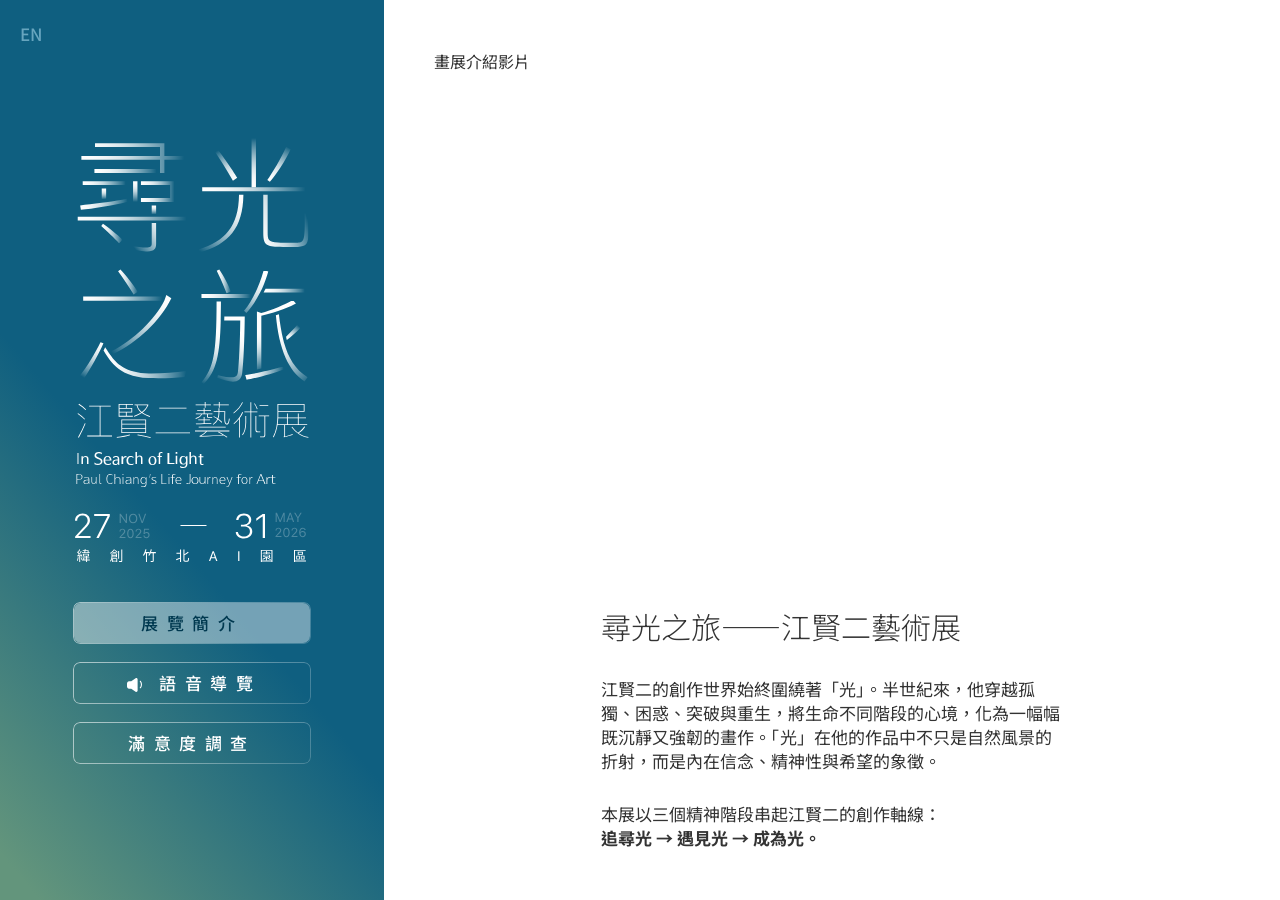
==== commit ac3529fd: "修正調整" ====
--- a/index.html
+++ b/index.html
@@ -108,8 +108,10 @@
                                 <span data-i18n="nav.audio">語音導覽</span>
                             </a>
                         </li>
-                        <li class="desktop"><a href="https://forms.gle/n2HquEZZYEx6UyRU9" target="_blank"
-                                rel="noopener noreferrer" data-i18n="nav.survey">滿意度調查</a></li>
+                        <li class="desktop"><a href="https://forms.gle/hHCYbTjJJA943CvR9" target="_blank"
+                                rel="noopener noreferrer" data-i18n="nav.survey"
+                                data-i18n-href='{"zh":"https://forms.gle/hHCYbTjJJA943CvR9","en":"https://forms.gle/CXbbvBzeEPy5Hsd59"}'>滿意度調查</a>
+                        </li>
                     </ul>
                 </nav>
                 <a class="scrolldown mobile" href="javascript:void(0)">
@@ -143,10 +145,9 @@
                                     allow="accelerometer; autoplay; encrypted-media; picture-in-picture; fullscreen"
                                     allowfullscreen playsinline loading="lazy"></iframe>
                             </div>
-                            <!-- <img src="images/home_images1.png" alt="光之追尋——江賢二藝術展"> -->
                         </div>
                         <div class="text">
-                            <h3 data-i18n="exhibition.title">光之追尋——江賢二藝術展</h3>
+                            <h3 data-i18n="exhibition.title">尋光之旅——江賢二藝術展</h3>
                             <p data-i18n="exhibition.description1">
                                 江賢二的創作世界始終圍繞著「光」。半世紀來，他穿越孤獨、困惑、突破與重生，將生命不同階段的心境，化為一幅幅既沉靜又強韌的畫作。「光」在他的作品中不只是自然風景的折射，而是內在信念、精神性與希望的象徵。
                             </p>
@@ -164,12 +165,10 @@
                                 </picture>
                             </div>
                             <h3 data-i18n="exhibition.seeking.title">追尋光</h3>
-                            <p><b data-i18n="exhibition.seeking.subtitle">源自他遷居台東後的轉變呈現江賢二在生命黑暗與封窗創作期的掙扎。</b></p>
+                            <p><b data-i18n="exhibition.seeking.subtitle">呈現江賢二在生命黑暗與封窗創作期的掙扎。</b></p>
                             <p>
                                 <span
-                                    data-i18n="exhibition.seeking.content">《巴黎聖母院》、《淨化之夜》、《百年廟》到《銀湖》皆屬此階段。畫面多以黑、白、灰、褐為主，筆觸層層堆疊、刮除與覆寫，像是不斷在迷霧中摸索出口；然而在深沉的底層之下，仍能看見微弱但堅定的亮點，象徵著仍未放棄的希望。《銀湖》更是這段生命歷程的縮影——在女兒病情與創作瓶頸之間，他仍努力相信光會再度出現。
-                                    「遇見光」源自他遷居台東後的轉變。
-                                    自然光影、太平洋的海天與群山色層重新啟動他的色彩語言，使畫面變得明亮繽紛、自由並充滿流動感。《台灣山脈》捕捉不同天候下的光之變奏，而《比西里岸之夢》則展現他在自然與文化相遇後所獲得的創作新生命，色彩自由綻放，彷彿生命再度被光點亮。</span>
+                                    data-i18n="exhibition.seeking.content">《巴黎聖母院》、《淨化之夜》、《百年廟》到《銀湖》皆屬此階段。畫面多以黑、白、灰、褐為主，筆觸層層堆疊、刮除與覆寫，像是不斷在迷霧中摸索出口；然而在深沉的底層之下，仍能看見微弱但堅定的亮點，象徵著仍未放棄的希望。《銀湖》更是這段生命歷程的縮影——在女兒病情與創作瓶頸之間，他仍努力相信光會再度出現。</span>
                             </p>
                         </div>
                         <div class="item">
@@ -202,8 +201,8 @@
                                     data-i18n="exhibition.becoming.content3">我們特別在每幅作品旁標註江老師創作時的年齡，期盼觀眾不只停留於欣賞，更能在觀看作品的同時，與自身生命產生照映：</span>
                                 <b
                                     data-i18n="exhibition.becoming.content3.question">在不同的年紀，我們正在追尋什麼？正面對什麼？又將走向哪一道光？</b><br /><br />
-                                <span
-                                    data-i18n="exhibition.becoming.content4">願這趟「尋光之旅」陪伴每一位走進展場的人——從觀看藝術，走向觀看自己。光不必耀眼，只要能指引前行。願你在這裡，也找到屬於自己的那一道光。</span>
+                                <span data-i18n="exhibition.becoming.content4"
+                                    data-i18n-html="true">願這趟「尋光之旅」陪伴每一位走進展場的人——從觀看藝術，走向觀看自己。光不必耀眼，只要能指引前行。願你在這裡，也找到屬於自己的那一道光。</span>
                             </p>
                         </div>
                     </article>
@@ -314,7 +313,8 @@
                     </article>
                     <article class="audioPlayUnit">
                         <div class="mobile questionnaire">
-                            <a href="https://forms.gle/n2HquEZZYEx6UyRU9" target="_blank" rel="noopener noreferrer">
+                            <a href="https://forms.gle/n2HquEZZYEx6UyRU9" target="_blank" rel="noopener noreferrer"
+                                data-i18n-href='{"zh":"https://forms.gle/n2HquEZZYEx6UyRU9","en":"https://forms.gle/CXbbvBzeEPy5Hsd59"}'>
                                 <img src="images/questionnaire.svg" alt="問卷調查 questionnaire"
                                     data-i18n-src='{"zh": "images/questionnaire.svg", "en": "images/questionnaire-en.svg"}'>
                             </a>
@@ -334,19 +334,74 @@
                     <a href="javascript:void(0);" class="closeWorkSwiper">
                         <img src="images/icon-close.svg" alt="close">
                     </a>
-                    <!-- 0 引言 -->
-                    <div class="workDetailContent" data-work="0">
-                        <h2 data-i18n="work.0.title">引言</h2>
-                        <div class="image full">
-                            <div>
-                                <picture>
-                                    <img src="images/work/000-1.png" alt="引言">
-                                </picture>
-                                <span data-i18n="work.0.image">引言</span>
-                            </div>
-                        </div>
-                        <p data-i18n="work.0.description">引言內容</p>
-                        <!-- 作品播放器 -->
+
+                    <!-- 0 引言  -->
+                    <div class="workDetailContent workSwiperContent" data-work="0">
+                        <div class="swiper workSwiper" id="workSwiper0">
+                            <div class="swiper-wrapper">
+                                <div class="swiper-slide">
+                                    <h2 data-i18n="work.0.title">尋光之旅：江賢二藝術展</h2>
+                                    <div class="image full">
+                                        <div>
+                                            <picture>
+                                                <img src="images/work/000-1.png" alt="引言">
+                                            </picture>
+                                            <span data-i18n="work.0.image1">尋光之旅：江賢二藝術展</span>
+                                        </div>
+                                    </div>
+                                    <p data-i18n="work.0.description1" data-i18n-html="true">
+                                        江賢二，1942年生於台中，十五歲便立志成為藝術家。自巴黎啟程，長居紐約三十餘年，在異鄉孤獨創作，追尋屬於自己的藝術語言。重返臺灣後，他以〈百年廟〉系列奠定藝壇地位，隨後更在生命谷底中，以〈銀湖〉系列找到突破與出口。2008年遷居台東，他迎向大自然的洗禮，獲得「第二個藝術生命」。從封窗作畫到打開心窗導入天光，他筆下的光，不只是風景，更是心靈深處的明亮。
+                                    </p>
+                                </div>
+                                <div class="swiper-slide">
+                                    <h2 data-i18n="work.0.title">尋光之旅：江賢二藝術展</h2>
+                                    <div class="image full">
+                                        <div>
+                                            <picture>
+                                                <img src="images/work/000-1.png" alt="引言">
+                                            </picture>
+                                            <span data-i18n="work.0.image2">尋光之旅：江賢二藝術展</span>
+                                        </div>
+                                    </div>
+                                    <p data-i18n="work.0.description2" data-i18n-html="true">
+                                        「我想找的光，是從自己心裡面出來的光。」江賢二如是說。半世紀以來，他的創作始終追尋「精神性」，以純淨透明的色彩與光影，回應生命的掙扎與希望。這道光象徵著希望、自由與堅持，也照映藝術家一生的信念。
+                                    </p>
+                                </div>
+                                <div class="swiper-slide">
+                                    <h2 data-i18n="work.0.title">尋光之旅：江賢二藝術展</h2>
+                                    <div class="image full">
+                                        <div>
+                                            <picture>
+                                                <img src="images/work/000-1.png" alt="引言">
+                                            </picture>
+                                            <span data-i18n="work.0.image3">尋光之旅：江賢二藝術展</span>
+                                        </div>
+                                    </div>
+                                    <p data-i18n="work.0.description3" data-i18n-html="true">
+                                        本展由江賢二藝術文化基金會主辦，不僅呈現作品，期望帶領觀眾穿越藝術家不同時期的創作與心境，見證他如何在追尋、苦難與堅持之間，最終綻放屬於自己的光。我們期盼這趟「尋光之旅」，能為仍在理想中奮鬥的人們，帶來啟發與鼓舞。
+                                    </p>
+                                </div>
+                                <!-- 第 4 則 slide：僅英文顯示 -->
+                                <div class="swiper-slide work0-slide-en-only" data-work0-slide="4">
+                                    <h2 data-i18n="work.0.title">尋光之旅：江賢二藝術展</h2>
+                                    <div class="image full">
+                                        <div>
+                                            <picture>
+                                                <img src="images/work/000-1.png" alt="Introduction 4">
+                                            </picture>
+                                            <span data-i18n="work.0.image4">Introduction 4</span>
+                                        </div>
+                                    </div>
+                                    <p data-i18n="work.0.description4" data-i18n-html="true">Introduction slide 4 (EN
+                                        only).</p>
+                                </div>
+                            </div>
+                            <!-- 分頁指示器 -->
+                            <div class="swiper-pagination"></div>
+                            <!-- 編號顯示 -->
+                            <div class="swiper-counter"></div>
+                        </div>
+                        <!-- 作品播放器（音訊不隨 slide 切換） -->
                         <article class="audioPlayUnit">
                             <div class="audioPlayBody">
                                 <video id="workAudioPlayer0" class="video-js vjs-default-skin work-audio-player"
@@ -355,10 +410,11 @@
                             </div>
                         </article>
                     </div>
+
                     <!-- 1 台灣山脈 -->
                     <div class="workDetailContent" data-work="1">
                         <div class="desktop">
-                            <h2 data-i18n="work.1.title">《台灣山脈》系列</h2>
+                            <h2 data-i18n="work.1.title">遇見光 1-1：《台灣山脈》系列</h2>
                             <div class="image full1">
                                 <div>
                                     <picture>
@@ -387,7 +443,7 @@
                         <div class="swiper workSwiper mobile" id="workSwiper1Mobile">
                             <div class="swiper-wrapper">
                                 <div class="swiper-slide">
-                                    <h2 data-i18n="work.1.title">《台灣山脈》系列</h2>
+                                    <h2 data-i18n="work.1.title">遇見光 1-1：《台灣山脈》系列</h2>
                                     <div class="image full">
                                         <div>
                                             <picture>
@@ -402,7 +458,7 @@
                                     </p>
                                 </div>
                                 <div class="swiper-slide">
-                                    <h2 data-i18n="work.1.title">《台灣山脈》系列</h2>
+                                    <h2 data-i18n="work.1.title">遇見光 1-1：《台灣山脈》系列</h2>
                                     <div class="image full">
                                         <div>
                                             <picture>
@@ -417,7 +473,7 @@
                                     </p>
                                 </div>
                                 <div class="swiper-slide">
-                                    <h2 data-i18n="work.1.title">《台灣山脈》系列</h2>
+                                    <h2 data-i18n="work.1.title">遇見光 1-1：《台灣山脈》系列</h2>
                                     <div class="image full">
                                         <div>
                                             <picture>
@@ -452,7 +508,7 @@
                         <div class="swiper workSwiper" id="workSwiper2">
                             <div class="swiper-wrapper">
                                 <div class="swiper-slide">
-                                    <h2 data-i18n="work.2.title">《比西里岸之夢》</h2>
+                                    <h2 data-i18n="work.2.title">遇見光 1-2：《比西里岸之夢》</h2>
                                     <div class="image full">
                                         <div>
                                             <picture>
@@ -467,7 +523,7 @@
                                     </p>
                                 </div>
                                 <div class="swiper-slide">
-                                    <h2 data-i18n="work.2.title">《比西里岸之夢》</h2>
+                                    <h2 data-i18n="work.2.title">遇見光 1-2：《比西里岸之夢》</h2>
                                     <div class="image full">
                                         <div>
                                             <picture>
@@ -482,7 +538,7 @@
                                     </p>
                                 </div>
                                 <div class="swiper-slide">
-                                    <h2 data-i18n="work.2.title">《比西里岸之夢》</h2>
+                                    <h2 data-i18n="work.2.title">遇見光 1-2：《比西里岸之夢》</h2>
                                     <div class="image full">
                                         <div>
                                             <picture>
@@ -497,7 +553,7 @@
                                     </p>
                                 </div>
                                 <div class="swiper-slide">
-                                    <h2 data-i18n="work.2.title">《比西里岸之夢》</h2>
+                                    <h2 data-i18n="work.2.title">遇見光 1-2：《比西里岸之夢》</h2>
                                     <div class="image full">
                                         <div>
                                             <picture>
@@ -512,7 +568,7 @@
                                     </p>
                                 </div>
                                 <div class="swiper-slide">
-                                    <h2 data-i18n="work.2.title">《比西里岸之夢》</h2>
+                                    <h2 data-i18n="work.2.title">遇見光 1-2：《比西里岸之夢》</h2>
                                     <div class="image full">
                                         <div>
                                             <picture>
@@ -547,7 +603,7 @@
                         <div class="swiper workSwiper" id="workSwiper3">
                             <div class="swiper-wrapper">
                                 <div class="swiper-slide">
-                                    <h2 data-i18n="work.3.title">《巴黎聖母院》、《淨化之夜 94-01》系列</h2>
+                                    <h2 data-i18n="work.3.title">追尋光 1-1：《巴黎聖母院》、《淨化之夜》系列</h2>
                                     <div class="image full">
                                         <div>
                                             <picture>
@@ -562,7 +618,7 @@
                                     </p>
                                 </div>
                                 <div class="swiper-slide">
-                                    <h2 data-i18n="work.3.title">《巴黎聖母院》系列、《淨化之夜 94-01》系列</h2>
+                                    <h2 data-i18n="work.3.title">追尋光 1-1：《巴黎聖母院》、《淨化之夜》系列</h2>
                                     <div class="image full">
                                         <div>
                                             <picture>
@@ -577,7 +633,7 @@
                                     </p>
                                 </div>
                                 <div class="swiper-slide">
-                                    <h2 data-i18n="work.3.title">《巴黎聖母院》系列、《淨化之夜 94-01》系列</h2>
+                                    <h2 data-i18n="work.3.title">追尋光 1-1：《巴黎聖母院》、《淨化之夜》系列</h2>
                                     <div class="image full">
                                         <div>
                                             <picture>
@@ -612,7 +668,7 @@
                         <div class="swiper workSwiper" id="workSwiper4">
                             <div class="swiper-wrapper">
                                 <div class="swiper-slide">
-                                    <h2 data-i18n="work.4.title">《百年廟》系列</h2>
+                                    <h2 data-i18n="work.4.title">追尋光 1-1：《百年廟》系列</h2>
                                     <div class="image full">
                                         <div>
                                             <picture>
@@ -627,7 +683,7 @@
                                     </p>
                                 </div>
                                 <div class="swiper-slide">
-                                    <h2 data-i18n="work.4.title">《百年廟》系列</h2>
+                                    <h2 data-i18n="work.4.title">追尋光 1-1：《百年廟》系列</h2>
                                     <div class="image full">
                                         <div>
                                             <picture>
@@ -642,7 +698,7 @@
                                     </p>
                                 </div>
                                 <div class="swiper-slide">
-                                    <h2 data-i18n="work.4.title">《百年廟》系列</h2>
+                                    <h2 data-i18n="work.4.title">追尋光 1-1：《百年廟》系列</h2>
                                     <div class="image full">
                                         <div>
                                             <picture>
@@ -674,7 +730,7 @@
 
                     <!-- 5 對永恆的冥想 -->
                     <div class="workDetailContent" data-work="5">
-                        <h2 data-i18n="work.5.title">《對永恆的冥想 01-55》系列</h2>
+                        <h2 data-i18n="work.5.title">追尋光 1-1：《對永恆的冥想》系列</h2>
                         <div class="image full">
                             <div>
                                 <picture>
@@ -702,7 +758,7 @@
                         <div class="swiper workSwiper" id="workSwiper6">
                             <div class="swiper-wrapper">
                                 <div class="swiper-slide">
-                                    <h2 data-i18n="work.6.title">《銀湖》系列</h2>
+                                    <h2 data-i18n="work.6.title">追尋光 1-2：《銀湖》系列</h2>
                                     <div class="image full">
                                         <div>
                                             <picture>
@@ -717,7 +773,7 @@
                                     </p>
                                 </div>
                                 <div class="swiper-slide">
-                                    <h2 data-i18n="work.6.title">《銀湖》系列</h2>
+                                    <h2 data-i18n="work.6.title">追尋光 1-2：《銀湖》系列</h2>
                                     <div class="image full">
                                         <div>
                                             <picture>
@@ -732,7 +788,7 @@
                                     </p>
                                 </div>
                                 <div class="swiper-slide">
-                                    <h2 data-i18n="work.6.title">《銀湖》系列</h2>
+                                    <h2 data-i18n="work.6.title">追尋光 1-2：《銀湖》系列</h2>
                                     <div class="image full">
                                         <div>
                                             <picture>
@@ -747,7 +803,7 @@
                                     </p>
                                 </div>
                                 <div class="swiper-slide">
-                                    <h2 data-i18n="work.6.title">《銀湖》系列</h2>
+                                    <h2 data-i18n="work.6.title">追尋光 1-2：《銀湖》系列</h2>
                                     <div class="image full">
                                         <div>
                                             <picture>
@@ -762,7 +818,7 @@
                                     </p>
                                 </div>
                                 <div class="swiper-slide">
-                                    <h2 data-i18n="work.6.title">《銀湖》系列</h2>
+                                    <h2 data-i18n="work.6.title">追尋光 1-2：《銀湖》系列</h2>
                                     <div class="image full">
                                         <div>
                                             <picture>
@@ -803,7 +859,9 @@
                                 <span data-i18n="work.7.image">留言互動牆</span>
                             </div>
                         </div>
-                        <p data-i18n="work.7.description">留言互動牆</p>
+                        <p data-i18n="work.7.description">
+                            走到這裡，誠摯邀請您稍作停留，從追尋光，到遇見光，最後走向成為光的這個過程。其實就像我們每一個人的旅程一樣。<br /><br />江老師的作品承載著許多生命的故事，情緒的重量，以及對於未來深深的期盼。因此在這一個留言區，我們也誠摯邀請您或許留下一個問題、一段正在發生的故事，或是一句想要送給自己的話。也許您的這一則留言也會成為下一道光，照亮著另外一個人
+                        </p>
                         <!-- 作品播放器 -->
                         <article class="audioPlayUnit">
                             <div class="audioPlayBody">
@@ -815,20 +873,103 @@
                     </div>
 
                     <!-- 8 江賢二藝術園區的自然、建築、藝術 -->
-                    <div class="workDetailContent" data-work="8">
-                        <h2 data-i18n="work.8.title">江賢二藝術園區的自然、建築、藝術</h2>
-                        <div class="image full">
-                            <div>
-                                <picture>
-                                    <img src="images/work/008-1.png" alt="自然、建築、藝術">
-                                </picture>
-                                <span data-i18n="work.8.image">自然、建築、藝術</span>
-                            </div>
-                        </div>
-                        <p>
-                            <span
-                                data-i18n="work.8.description">在眾人企盼多年下，終將於3/15開幕。園區坐落於靜謐的太平洋邊，由著名藝術家江賢二的舊畫室擴建而成，這座融合「自然、藝術、建築」的傑作由台灣與德國兩地執業的林友寒建築師與江賢二共同設計，江賢二藝術園區共同發起人嚴長壽擔任館長。</span>
-                        </p>
+                    <div class="workDetailContent workSwiperContent" data-work="8">
+                        <div class="swiper workSwiper" id="workSwiper8">
+                            <div class="swiper-wrapper">
+                                <div class="swiper-slide">
+                                    <h2 data-i18n="work.8.title">成為光：江賢二藝術園區的自然、建築、藝術</h2>
+                                    <div class="image full">
+                                        <div>
+                                            <picture>
+                                                <img src="images/work/008-1.jpg" alt="自然、建築、藝術">
+                                            </picture>
+                                            <span data-i18n="work.8.image1">自然、建築、藝術</span>
+                                        </div>
+                                    </div>
+                                    <p>
+                                        <span
+                                            data-i18n="work.8.description1">在眾人企盼多年下，終將於3/15開幕。園區坐落於靜謐的太平洋邊，由著名藝術家江賢二的舊畫室擴建而成，這座融合「自然、藝術、建築」的傑作由台灣與德國兩地執業的林友寒建築師與江賢二共同設計，江賢二藝術園區共同發起人嚴長壽擔任館長。</span>
+                                    </p>
+                                </div>
+                                <div class="swiper-slide">
+                                    <h2 data-i18n="work.8.title">江賢二藝術園區的自然、建築、藝術</h2>
+                                    <div class="image full">
+                                        <div>
+                                            <picture>
+                                                <img src="images/work/008-2.jpg" alt="江賢二藝術園區">
+                                            </picture>
+                                            <span data-i18n="work.8.image2">（請填入圖說2）</span>
+                                        </div>
+                                    </div>
+                                    <p>
+                                        <span
+                                            data-i18n="work.8.description1">在眾人企盼多年下，終將於3/15開幕。園區坐落於靜謐的太平洋邊，由著名藝術家江賢二的舊畫室擴建而成，這座融合「自然、藝術、建築」的傑作由台灣與德國兩地執業的林友寒建築師與江賢二共同設計，江賢二藝術園區共同發起人嚴長壽擔任館長。</span>
+                                    </p>
+                                </div>
+                                <div class="swiper-slide">
+                                    <h2 data-i18n="work.8.title">江賢二藝術園區的自然、建築、藝術</h2>
+                                    <div class="image full">
+                                        <div>
+                                            <picture>
+                                                <img src="images/work/008-3.jpg" alt="江賢二藝術園區">
+                                            </picture>
+                                            <span data-i18n="work.8.image3">（請填入圖說3）</span>
+                                        </div>
+                                    </div>
+                                    <p>
+                                        <span
+                                            data-i18n="work.8.description1">在眾人企盼多年下，終將於3/15開幕。園區坐落於靜謐的太平洋邊，由著名藝術家江賢二的舊畫室擴建而成，這座融合「自然、藝術、建築」的傑作由台灣與德國兩地執業的林友寒建築師與江賢二共同設計，江賢二藝術園區共同發起人嚴長壽擔任館長。</span>
+                                    </p>
+                                </div>
+                                <div class="swiper-slide">
+                                    <h2 data-i18n="work.8.title">江賢二藝術園區的自然、建築、藝術</h2>
+                                    <div class="image full">
+                                        <div>
+                                            <picture>
+                                                <img src="images/work/008-4.jpg" alt="江賢二藝術園區">
+                                            </picture>
+                                            <span data-i18n="work.8.image4">（請填入圖說4）</span>
+                                        </div>
+                                    </div>
+                                    <p>
+                                        <span
+                                            data-i18n="work.8.description1">在眾人企盼多年下，終將於3/15開幕。園區坐落於靜謐的太平洋邊，由著名藝術家江賢二的舊畫室擴建而成，這座融合「自然、藝術、建築」的傑作由台灣與德國兩地執業的林友寒建築師與江賢二共同設計，江賢二藝術園區共同發起人嚴長壽擔任館長。</span>
+                                    </p>
+                                </div>
+                                <div class="swiper-slide">
+                                    <h2 data-i18n="work.8.title">江賢二藝術園區的自然、建築、藝術</h2>
+                                    <div class="image full">
+                                        <div>
+                                            <picture>
+                                                <img src="images/work/008-5.jpg" alt="江賢二藝術園區">
+                                            </picture>
+                                            <span data-i18n="work.8.image5">（請填入圖說5）</span>
+                                        </div>
+                                    </div>
+                                    <p>
+                                        <span
+                                            data-i18n="work.8.description1">在眾人企盼多年下，終將於3/15開幕。園區坐落於靜謐的太平洋邊，由著名藝術家江賢二的舊畫室擴建而成，這座融合「自然、藝術、建築」的傑作由台灣與德國兩地執業的林友寒建築師與江賢二共同設計，江賢二藝術園區共同發起人嚴長壽擔任館長。</span>
+                                    </p>
+                                </div>
+                                <div class="swiper-slide">
+                                    <h2 data-i18n="work.8.title">江賢二藝術園區的自然、建築、藝術</h2>
+                                    <div class="image full">
+                                        <div>
+                                            <picture>
+                                                <img src="images/work/008-6.jpg" alt="江賢二藝術園區">
+                                            </picture>
+                                            <span data-i18n="work.8.image6">（請填入圖說6）</span>
+                                        </div>
+                                    </div>
+                                    <p>
+                                        <span
+                                            data-i18n="work.8.description1">在眾人企盼多年下，終將於3/15開幕。園區坐落於靜謐的太平洋邊，由著名藝術家江賢二的舊畫室擴建而成，這座融合「自然、藝術、建築」的傑作由台灣與德國兩地執業的林友寒建築師與江賢二共同設計，江賢二藝術園區共同發起人嚴長壽擔任館長。</span>
+                                    </p>
+                                </div>
+                            </div>
+                            <div class="swiper-pagination"></div>
+                            <div class="swiper-counter"></div>
+                        </div>
                         <!-- 作品播放器 -->
                         <article class="audioPlayUnit">
                             <div class="audioPlayBody">
--- a/css/all.min.css
+++ b/css/all.min.css
@@ -1,4 +1,4 @@
-.m-t-0{margin-top:0px}.m-t-5{margin-top:5px}.m-t-10{margin-top:10px}.m-t-15{margin-top:15px}.m-t-20{margin-top:20px}.m-t-25{margin-top:25px}.m-t-30{margin-top:30px}.m-t-35{margin-top:35px}.m-t-40{margin-top:40px}.m-t-45{margin-top:45px}.m-t-50{margin-top:50px}.m-r-0{margin-right:0px}.m-r-5{margin-right:5px}.m-r-10{margin-right:10px}.m-r-15{margin-right:15px}.m-r-20{margin-right:20px}.m-r-25{margin-right:25px}.m-r-30{margin-right:30px}.m-r-35{margin-right:35px}.m-r-40{margin-right:40px}.m-r-45{margin-right:45px}.m-r-50{margin-right:50px}.m-b-0{margin-bottom:0px}.m-b-5{margin-bottom:5px}.m-b-10{margin-bottom:10px}.m-b-15{margin-bottom:15px}.m-b-20{margin-bottom:20px}.m-b-25{margin-bottom:25px}.m-b-30{margin-bottom:30px}.m-b-35{margin-bottom:35px}.m-b-40{margin-bottom:40px}.m-b-45{margin-bottom:45px}.m-b-50{margin-bottom:50px}.m-l-0{margin-left:0px}.m-l-5{margin-left:5px}.m-l-10{margin-left:10px}.m-l-15{margin-left:15px}.m-l-20{margin-left:20px}.m-l-25{margin-left:25px}.m-l-30{margin-left:30px}.m-l-35{margin-left:35px}.m-l-40{margin-left:40px}.m-l-45{margin-left:45px}.m-l-50{margin-left:50px}.m-0{margin:0px}.m-5{margin:5px}.m-10{margin:10px}.m-15{margin:15px}.m-20{margin:20px}.m-25{margin:25px}.m-30{margin:30px}.m-35{margin:35px}.m-40{margin:40px}.m-45{margin:45px}.m-50{margin:50px}.p-t-0{padding-top:0px}.p-t-5{padding-top:5px}.p-t-10{padding-top:10px}.p-t-15{padding-top:15px}.p-t-20{padding-top:20px}.p-t-25{padding-top:25px}.p-t-30{padding-top:30px}.p-t-35{padding-top:35px}.p-t-40{padding-top:40px}.p-t-45{padding-top:45px}.p-t-50{padding-top:50px}.p-r-0{padding-right:0px}.p-r-5{padding-right:5px}.p-r-10{padding-right:10px}.p-r-15{padding-right:15px}.p-r-20{padding-right:20px}.p-r-25{padding-right:25px}.p-r-30{padding-right:30px}.p-r-35{padding-right:35px}.p-r-40{padding-right:40px}.p-r-45{padding-right:45px}.p-r-50{padding-right:50px}.p-b-0{padding-bottom:0px}.p-b-5{padding-bottom:5px}.p-b-10{padding-bottom:10px}.p-b-15{padding-bottom:15px}.p-b-20{padding-bottom:20px}.p-b-25{padding-bottom:25px}.p-b-30{padding-bottom:30px}.p-b-35{padding-bottom:35px}.p-b-40{padding-bottom:40px}.p-b-45{padding-bottom:45px}.p-b-50{padding-bottom:50px}.p-l-0{padding-left:0px}.p-l-5{padding-left:5px}.p-l-10{padding-left:10px}.p-l-15{padding-left:15px}.p-l-20{padding-left:20px}.p-l-25{padding-left:25px}.p-l-30{padding-left:30px}.p-l-35{padding-left:35px}.p-l-40{padding-left:40px}.p-l-45{padding-left:45px}.p-l-50{padding-left:50px}.p-0{padding:0px}.p-5{padding:5px}.p-10{padding:10px}.p-15{padding:15px}.p-20{padding:20px}.p-25{padding:25px}.p-30{padding:30px}.p-35{padding:35px}.p-40{padding:40px}.p-45{padding:45px}.p-50{padding:50px}html,body,div,span,applet,object,iframe,h1,h2,h3,h4,h5,h6,p,blockquote,pre,a,abbr,acronym,address,big,cite,code,del,dfn,em,img,ins,kbd,q,s,samp,small,strike,strong,sub,sup,tt,var,b,u,i,center,dl,dt,dd,ol,ul,li,fieldset,form,label,legend,table,caption,tbody,tfoot,thead,tr,th,td,article,aside,canvas,details,embed,figure,figcaption,footer,header,hgroup,menu,nav,output,ruby,section,summary,time,mark,audio,video{margin:0;padding:0;border:0;font-size:100%;font:inherit;vertical-align:baseline}article,aside,details,figcaption,figure,footer,header,hgroup,menu,nav,section{display:block}body{line-height:1}ol,ul{list-style:none}blockquote,q{quotes:none}blockquote:before,blockquote:after,q:before,q:after{content:"";content:none}table{border-collapse:collapse;border-spacing:0}body,html{color:#333;font-size:16px;line-height:1.6;scroll-behavior:smooth;position:relative}body{font-family:"Noto Sans TC","Noto Sans SC","Noto Sans","PingFang TC","PingFang SC","Microsoft JhengHei","Microsoft YaHei","Source Han Sans TC","Source Han Sans SC","Heiti SC","SimHei","STHeiti","Helvetica Neue",Helvetica,Arial,sans-serif}a{outline:none}a:link,a:visited{text-decoration:none}a:hover,a:active{text-decoration:none}::-webkit-input-placeholder{color:#aaa}:-moz-placeholder{color:#aaa;opacity:1;filter:alpha(opacity=100)}::-moz-placeholder{color:#aaa;opacity:1;filter:alpha(opacity=100)}:-ms-input-placeholder{color:#aaa}*,*:after,*:before{-webkit-box-sizing:border-box;-ms-box-sizing:border-box;-o-box-sizing:border-box;box-sizing:border-box;outline:none}img{max-width:100%;vertical-align:middle}.desktop{display:block !important}@media screen and (max-width: 960px){.desktop{display:none !important}}.mobile{display:none !important}@media screen and (max-width: 960px){.mobile{display:block !important}}.footer{position:relative;background:linear-gradient(49.81deg, #63957C 3.48%, #0F5F80 42.01%)}.footer .footerBody{width:100%;max-width:960px;margin:0 auto 0 auto;padding:50px 40px 30px 40px}@media screen and (max-width: 960px){.footer .footerBody{padding:50px 60px 30px 60px}}.footer .footerHd{display:-webkit-box;display:-ms-flexbox;display:flex;-webkit-box-align:start;-ms-flex-align:start;align-items:flex-start;-webkit-box-pack:justify;-ms-flex-pack:justify;justify-content:space-between;gap:20px;font-size:15px;font-weight:500;color:#fff}@media screen and (max-width: 1024px){.footer .footerHd{gap:50px}}@media screen and (max-width: 960px){.footer .footerHd{-webkit-box-orient:vertical;-webkit-box-direction:normal;-ms-flex-direction:column;flex-direction:column;gap:20px}}.footer .footerHd a{margin-top:10px;display:block}.footer .footerHd a img{max-width:100%}.footer .copyright{margin-top:120px;color:#ccc;font-size:14px;font-size:.875rem;font-weight:500;text-align:center}@media screen and (max-width: 960px){.footer .copyright{margin-top:60px;text-align:left}}header{position:sticky;top:0;height:100vh;height:100dvh;height:100svh;background:linear-gradient(49.81deg, #63957C 3.48%, #0F5F80 42.01%)}@media screen and (max-width: 960px){header{position:relative}}header .headerBody{width:100%;height:100%;display:-webkit-box;display:-ms-flexbox;display:flex;-webkit-box-align:center;-ms-flex-align:center;align-items:center;-webkit-box-pack:center;-ms-flex-pack:center;justify-content:center;-webkit-box-orient:vertical;-webkit-box-direction:normal;-ms-flex-direction:column;flex-direction:column}@media screen and (max-width: 960px){header .headerBody.hide-mobile{display:none}}header .headerBody .language{position:absolute;top:20px;left:20px;width:40px;font-size:17px;font-weight:500;color:#fff}header .headerBody .language a{color:#67a5be}header .headerBody .logo{padding:0 20px}header .headerBody .logo img{width:100%}header .headerBody nav{margin-top:40px}@media screen and (max-width: 960px){header .headerBody nav{margin-bottom:40px}}header .headerBody nav ul{display:-webkit-box;display:-ms-flexbox;display:flex;-webkit-box-align:center;-ms-flex-align:center;align-items:center;-webkit-box-pack:center;-ms-flex-pack:center;justify-content:center;-webkit-box-orient:vertical;-webkit-box-direction:normal;-ms-flex-direction:column;flex-direction:column;gap:20px}header .headerBody nav ul li a{position:relative;display:block;text-align:center;width:236px;height:40px;line-height:40px;background:rgba(0,0,0,0);border-radius:7px;font-size:17px;font-weight:500;color:#fff;letter-spacing:.5em}[data-lang=en] header .headerBody nav ul li a{width:260px;letter-spacing:.1em}header .headerBody nav ul li a img{-webkit-filter:brightness(0) invert(1);filter:brightness(0) invert(1)}@media screen and (max-width: 960px){header .headerBody nav ul li a img{position:relative;top:-2px;-webkit-filter:none;filter:none}}header .headerBody nav ul li a::before{content:"";position:absolute;inset:-1px;border-radius:7px;padding:1px;background:linear-gradient(135deg, rgba(255, 255, 255, 0.6), rgba(255, 255, 255, 0.2));-webkit-mask:-webkit-gradient(linear, left top, left bottom, color-stop(0, #fff)) content-box,-webkit-gradient(linear, left top, left bottom, color-stop(0, #fff));-webkit-mask:linear-gradient(#fff 0 0) content-box,linear-gradient(#fff 0 0);-webkit-mask-composite:destination-out;-webkit-mask:linear-gradient(#fff 0 0) content-box,linear-gradient(#fff 0 0);mask:-webkit-gradient(linear, left top, left bottom, color-stop(0, #fff)) content-box,-webkit-gradient(linear, left top, left bottom, color-stop(0, #fff));mask:linear-gradient(#fff 0 0) content-box,linear-gradient(#fff 0 0);-webkit-mask-composite:xor;mask-composite:exclude;pointer-events:none;z-index:0}@media screen and (max-width: 960px){header .headerBody nav ul li a{border-radius:7px;font-size:17px;font-weight:500;color:#003950;background:rgba(255,255,255,.42)}}header .headerBody nav ul li.active a{background:rgba(255,255,255,.42);border-radius:7px;font-size:17px;font-weight:500;color:#003950}header .headerBody nav ul li.active a img{-webkit-filter:none;filter:none}header .headerBody .scrolldown{position:absolute;bottom:20px;left:50%;-webkit-transform:translateX(-50%);transform:translateX(-50%);text-align:center}header .headerBody .scrolldown span{position:relative;display:block;text-align:center;width:236px;font-size:15px;font-weight:500;color:#fff;letter-spacing:.5em}@media screen and (max-width: 960px){[data-lang=en] header .headerBody .scrolldown span{letter-spacing:.1em}}header .headerBody .scrolldown>img{margin-top:-15px}header .headerMobile{display:-webkit-box;display:-ms-flexbox;display:flex;position:fixed;left:0;width:100%;height:80px;background:linear-gradient(251.18deg, #63957C -7.06%, #35787E 6.89%, #0F5F80 36.03%);z-index:9;-webkit-box-align:center;-ms-flex-align:center;align-items:center;-webkit-box-pack:justify;-ms-flex-pack:justify;justify-content:space-between;-webkit-box-orient:horizontal;-webkit-box-direction:normal;-ms-flex-direction:row;flex-direction:row;padding:20px;gap:20px;top:0;-webkit-transform:translateY(-100%);transform:translateY(-100%);-webkit-transition:-webkit-transform .3s ease-in-out;transition:-webkit-transform .3s ease-in-out;transition:transform .3s ease-in-out;transition:transform .3s ease-in-out, -webkit-transform .3s ease-in-out}header .headerMobile.show{-webkit-transform:translateY(0);transform:translateY(0)}header .headerMobile .language{width:40px;font-size:16px;font-weight:400;color:#67a5be}header .headerMobile .language a{color:#67a5be}header .headerMobile .logo img{height:60px}.wrapper{display:grid;grid-template-columns:min(30vw,400px) 1fr;-webkit-box-align:start;-ms-flex-align:start;align-items:start;min-height:100vh;min-height:100dvh;min-height:100svh}@media screen and (max-width: 960px){.wrapper{grid-template-columns:1fr}.wrapper.height-auto-mobile header{height:auto}}.main{min-width:0;height:100vh;height:100dvh;height:100svh;overflow-y:auto;-webkit-overflow-scrolling:touch;-ms-scroll-chaining:none;overscroll-behavior:contain;scroll-behavior:smooth}.main section.exhibition{padding:50px;max-width:1040px;margin:0 auto}@media screen and (max-width: 1024px){.main section.exhibition{padding:30px}}@media screen and (max-width: 960px){.main section.exhibition{padding:20px}}.main div[data-content]{display:none;-webkit-animation:fadeIn .3s ease-in-out;animation:fadeIn .3s ease-in-out}.main div[data-content][data-content=exhibition]{display:block}@media screen and (max-width: 960px){.main div[data-content][data-content=audio],.main div[data-content][data-content=workDetail]{overflow:hidden;overflow-x:hidden;overflow-y:hidden}}@keyframes fadeIn{from{opacity:0;-webkit-transform:translateY(10px);transform:translateY(10px)}to{opacity:1;-webkit-transform:translateY(0);transform:translateY(0)}}@media screen and (max-width: 1280px){.main{height:100vh;height:100dvh;height:100svh}}@media screen and (max-width: 960px){.main{height:auto;overflow-y:visible}}.WorksUnit h2{font-size:16px;font-weight:400;line-height:1.4;margin-bottom:15px}.WorksUnit .image{width:100%;text-align:center}.WorksUnit .image img{max-width:100%}.WorksUnit .image .mainYoutube{position:relative;width:100%;padding-bottom:56.25%;height:0;overflow:hidden}.WorksUnit .image .mainYoutube iframe{position:absolute;top:0;left:0;width:100%;height:100%;border:0}.WorksUnit .text{width:63%;margin:0 auto 0 auto;padding:70px 20px 110px 20px}@media screen and (max-width: 1200px){.WorksUnit .text{width:100%;padding:90px 0}}@media screen and (max-width: 960px){.WorksUnit .text{padding:60px 0}}.WorksUnit .text h3{font-size:30px;font-weight:300;line-height:1.4}.WorksUnit .text p{margin-top:30px;font-size:17px;font-weight:400;line-height:1.4}.WorksUnit .text b{font-weight:700}[data-lang=en] .WorksUnit .text{width:70%}@media screen and (max-width: 1200px){[data-lang=en] .WorksUnit .text{width:100%}}[data-lang=en] .WorksUnit .text p{line-height:1.6}.worksList{max-width:820px;margin:0 auto 0 auto}.worksList .item+.item{margin-top:120px}@media screen and (max-width: 960px){.worksList .item+.item{margin-top:60px}}.worksList .image{width:100%;text-align:center}@media screen and (max-width: 960px){.worksList .image{width:auto;margin:0 -20px}}.worksList .image img{max-width:100%}.worksList h3{margin-top:15px;font-size:31px;font-weight:300;line-height:1.4;letter-spacing:.2em;color:#858585}[data-lang=en] .worksList h3{letter-spacing:.05em}.worksList p{margin-top:1em;font-size:17px;font-weight:400;line-height:1.7}.worksList p b{font-weight:500}[data-lang=en] .worksList p{line-height:1.7}.youtubeUnit{margin-top:60px;padding:60px 40px 100px 40px;background:#ebebeb}@media screen and (max-width: 1024px){.youtubeUnit{padding:60px 30px 100px 30px}}@media screen and (max-width: 960px){.youtubeUnit{margin-top:30px;padding:30px 20px 60px 20px}}.youtubeUnit .youtubeUnitBody{width:90%;max-width:960px;margin:0 auto 0 auto}@media screen and (max-width: 1024px){.youtubeUnit .youtubeUnitBody{width:100%}}.youtubeUnit h2{font-size:30px;font-weight:300;line-height:1.4;margin-bottom:10px}@media screen and (max-width: 960px){.youtubeUnit h2{font-size:21px;margin-bottom:20px}}.youtubeUnit .mainYoutube{position:relative;width:100%;padding-bottom:56.25%;height:0;overflow:hidden}.youtubeUnit .mainYoutube iframe{position:absolute;top:0;left:0;width:100%;height:100%;border:0}.youtubeUnit .listYoutube{width:90%;max-width:820px;margin:60px auto 0 auto;display:-webkit-box;display:-ms-flexbox;display:flex;-webkit-box-orient:vertical;-webkit-box-direction:normal;-ms-flex-direction:column;flex-direction:column;gap:20px}@media screen and (max-width: 1024px){.youtubeUnit .listYoutube{width:100%}}@media screen and (max-width: 960px){.youtubeUnit .listYoutube{width:100%;margin:30px auto 0 auto}}.youtubeUnit .listYoutube h3{font-size:24px;font-weight:300;line-height:1.4;margin:0}@media screen and (max-width: 960px){.youtubeUnit .listYoutube h3{font-size:21px}}.youtubeUnit .listYoutube .listYoutube__images{display:-webkit-box;display:-ms-flexbox;display:flex;-ms-flex-wrap:wrap;flex-wrap:wrap;row-gap:18px;-webkit-column-gap:16px;-moz-column-gap:16px;column-gap:16px}.youtubeUnit .listYoutube .image{-webkit-box-flex:0;-ms-flex:0 0 calc((100% - 64px)/5);flex:0 0 calc((100% - 64px)/5);width:calc((100% - 64px)/5);aspect-ratio:4/3;overflow:hidden;cursor:pointer;-webkit-transition:all .3s ease;transition:all .3s ease;outline:3px solid rgba(0,0,0,0);outline-offset:3px;position:relative}.youtubeUnit .listYoutube .image.active{outline:3px solid #8fc344}.youtubeUnit .listYoutube .image img{width:100%;height:100%;-o-object-fit:cover;object-fit:cover;display:block}@media screen and (max-width: 960px){.youtubeUnit .listYoutube .listYoutube__images .image{-webkit-box-flex:0;-ms-flex:0 0 calc((100% - 48px)/4);flex:0 0 calc((100% - 48px)/4);width:calc((100% - 48px)/4)}}@media screen and (max-width: 767px){.youtubeUnit .listYoutube .listYoutube__images{row-gap:12px;-webkit-column-gap:12px;-moz-column-gap:12px;column-gap:12px}.youtubeUnit .listYoutube .listYoutube__images .image{-webkit-box-flex:0;-ms-flex:0 0 calc((100% - 24px)/3);flex:0 0 calc((100% - 24px)/3);width:calc((100% - 24px)/3)}}@-webkit-keyframes slowBlink{0%,100%{opacity:.5;-webkit-transform:translate(-50%, -50%) scale(1);transform:translate(-50%, -50%) scale(1)}50%{opacity:1;-webkit-transform:translate(-50%, -50%) scale(1.2);transform:translate(-50%, -50%) scale(1.2)}}@keyframes slowBlink{0%,100%{opacity:.5;-webkit-transform:translate(-50%, -50%) scale(1);transform:translate(-50%, -50%) scale(1)}50%{opacity:1;-webkit-transform:translate(-50%, -50%) scale(1.2);transform:translate(-50%, -50%) scale(1.2)}}.audio{position:relative;display:-webkit-box;display:-ms-flexbox;display:flex;-webkit-box-align:center;-ms-flex-align:center;align-items:center;-webkit-box-pack:center;-ms-flex-pack:center;justify-content:center;-webkit-box-orient:vertical;-webkit-box-direction:normal;-ms-flex-direction:column;flex-direction:column;height:100vh;height:100dvh;height:100svh;padding-bottom:130px;background:linear-gradient(30.98deg, #63957C -22.21%, #0F5F80 35.21%)}@media screen and (max-width: 960px){.audio{padding-top:80px;-webkit-box-pack:start;-ms-flex-pack:start;justify-content:flex-start;overflow:hidden;overflow-x:hidden;overflow-y:hidden}}@media screen and (max-width: 960px){.audio .audioGuideUnit{width:100%}}.audio .audioGuideUnit h2{position:relative;font-size:30px;font-weight:400;line-height:1.4;color:#fff;margin-bottom:30px}.audio .audioGuideUnit h2::after{content:"";position:absolute;bottom:0;left:0;width:100%;max-width:220px;height:1px;background-color:#fff}.audio .audioGuideUnit .mapUnit{display:-webkit-box;display:-ms-flexbox;display:flex;-webkit-box-pack:justify;-ms-flex-pack:justify;justify-content:space-between;width:100%;max-width:860px;gap:60px;padding:10px 40px;position:relative}@media screen and (max-width: 960px){.audio .audioGuideUnit .mapUnit{-webkit-box-orient:vertical;-webkit-box-direction:normal;-ms-flex-direction:column;flex-direction:column;gap:20px}}.audio .audioGuideUnit .mapUnit .mapTabs{display:none}@media screen and (max-width: 960px){.audio .audioGuideUnit .mapUnit .mapTabs{display:-webkit-box;display:-ms-flexbox;display:flex;margin:0 -30px;gap:20px;z-index:10}}.audio .audioGuideUnit .mapUnit .mapTabs .mapTab{background:rgba(0,0,0,0);border:0;border-bottom:1px solid rgba(255,255,255,.3);color:rgba(255,255,255,.6);font-size:28px;font-weight:400;cursor:pointer;border-radius:0;width:50%}.audio .audioGuideUnit .mapUnit .mapTabs .mapTab.active{border-color:#fff;color:#fff}.audio .audioGuideUnit .mapUnit .mapFloor{-webkit-box-flex:1;-ms-flex:1;flex:1}@media screen and (max-width: 960px){.audio .audioGuideUnit .mapUnit .mapFloor{display:none}.audio .audioGuideUnit .mapUnit .mapFloor.active{display:block}}.audio .audioGuideUnit .mapUnit .mapFloor:first-child h2{margin-left:25px}@media screen and (max-width: 960px){.audio .audioGuideUnit .mapUnit .mapFloor:first-child h2{margin-left:0;margin-top:60px}}@media screen and (max-width: 960px){.audio .audioGuideUnit .mapUnit .mapFloor:nth-child(3) h2{margin-top:60px}}.audio .audioGuideUnit .mapUnit .mapFloor .image{position:relative}.audio .audioGuideUnit .mapUnit .mapFloor .image .maptext{position:absolute;top:155px;right:0;max-width:260px}@media screen and (max-width: 1024px){.audio .audioGuideUnit .mapUnit .mapFloor .image .maptext{top:120px}}@media screen and (max-width: 960px){.audio .audioGuideUnit .mapUnit .mapFloor .image .maptext{position:relative;top:20px}}.audio .audioGuideUnit .mapUnit .mapFloor .image a{position:absolute;display:block;width:24px;height:24px;line-height:24px;text-align:center}.audio .audioGuideUnit .mapUnit .mapFloor .image a::after{position:absolute;top:50%;left:50%;display:block;content:"";width:30px;height:30px;line-height:30px;background:none;background-color:rgba(255,183,0,.5);-webkit-filter:blur(3px);filter:blur(3px);border-radius:50%;font-size:0;text-decoration:none;opacity:.5;-webkit-transform:translate(-50%, -50%) scale(1);transform:translate(-50%, -50%) scale(1);-webkit-animation:slowBlink var(--blink-duration, 3s) ease-in-out infinite;animation:slowBlink var(--blink-duration, 3s) ease-in-out infinite;-webkit-animation-delay:var(--blink-delay, 0s);animation-delay:var(--blink-delay, 0s);-webkit-animation-play-state:paused;animation-play-state:paused}.audio .audioGuideUnit .mapUnit .mapFloor .image a img{width:24px;height:24px;vertical-align:top}.audio .audioGuideUnit .mapUnit .mapFloor .image a.blinking::after{-webkit-animation-play-state:running;animation-play-state:running}.audio .audioGuideUnit .mapUnit .mapFloor .image a.work0{top:91%;left:44.5%}.audio .audioGuideUnit .mapUnit .mapFloor .image a.work1{top:70.4%;left:15.6%}@media screen and (max-width: 960px){.audio .audioGuideUnit .mapUnit .mapFloor .image a.work1{top:70.2%;left:15.4%}}.audio .audioGuideUnit .mapUnit .mapFloor .image a.work2{top:70.4%;left:2%}@media screen and (max-width: 960px){.audio .audioGuideUnit .mapUnit .mapFloor .image a.work2{top:70.2%}}.audio .audioGuideUnit .mapUnit .mapFloor .image a.work3{top:32%;left:39.2%}@media screen and (max-width: 960px){.audio .audioGuideUnit .mapUnit .mapFloor .image a.work3{left:40.2%}}.audio .audioGuideUnit .mapUnit .mapFloor .image a.work4{top:32%;left:60.2%}@media screen and (max-width: 960px){.audio .audioGuideUnit .mapUnit .mapFloor .image a.work4{left:62.2%}}.audio .audioGuideUnit .mapUnit .mapFloor .image a.work5{top:32%;left:78.4%}@media screen and (max-width: 960px){.audio .audioGuideUnit .mapUnit .mapFloor .image a.work5{left:79.6%}}.audio .audioGuideUnit .mapUnit .mapFloor .image a.work6{top:17.2%;left:91.4%}.audio .audioGuideUnit .mapUnit .mapFloor .image a.work7{top:54.6%;left:91.4%}.audio .audioGuideUnit .mapUnit .mapFloor .image a.work8{top:44.2%;left:33.4%}@media screen and (max-width: 960px){.audio .audioGuideUnit .mapUnit .mapFloor .image a.work8{top:14.2%}}.audio .audioGuideUnit .mapUnit .mapFloor .image img{max-width:100%;width:100%}.audio .audioGuideUnit .audioGuideDesc{font-size:20px;font-weight:400;line-height:1.8;color:#aac6cd;margin-left:40px;margin-top:30px}@media screen and (max-width: 1024px){.audio .audioGuideUnit .audioGuideDesc{margin-top:60px}}@media screen and (max-width: 960px){.audio .audioGuideUnit .audioGuideDesc{font-size:15px;margin-left:42px;margin-right:42px;margin-top:10px}}[data-lang=en] .audio .audioGuideUnit .audioGuideDesc{width:45%;font-size:17px;line-height:1.6}@media screen and (max-width: 960px){[data-lang=en] .audio .audioGuideUnit .audioGuideDesc{width:auto;line-height:1.4;font-size:15px}}.audioPlayUnit{position:absolute;bottom:0;left:0;width:100%;height:130px;background-color:rgba(33,38,37,.6);display:-webkit-box;display:-ms-flexbox;display:flex;-webkit-box-align:center;-ms-flex-align:center;align-items:center;z-index:9}.audioPlayUnit .audioPlayBody{width:100%}.audioPlayUnit .audioPlayBody .audioPlayHd .audioPlayHd__left .audioPlayHd__left__title{font-size:20px;color:#fff;font-weight:400}.audioPlayUnit .audioPlayBody .video-js{width:100%;height:130px;padding:0 20px;padding-top:0;background-color:rgba(0,0,0,0);position:relative;z-index:1}.audioPlayUnit .audioPlayBody .video-js .vjs-poster{display:none}.audioPlayUnit .audioPlayBody .video-js .vjs-tech{display:none}.audioPlayUnit .audioPlayBody .video-js .vjs-control-bar{display:-webkit-box !important;display:-ms-flexbox !important;display:flex !important;-ms-flex-wrap:wrap;flex-wrap:wrap;-webkit-box-align:center;-ms-flex-align:center;align-items:center;-webkit-box-pack:center;-ms-flex-pack:center;justify-content:center;height:auto;min-height:130px;background-color:rgba(0,0,0,0);padding:15px 10px;gap:0;opacity:1 !important;visibility:visible !important}.audioPlayUnit .audioPlayBody .video-js .vjs-control-bar .vjs-time-control{display:block !important;visibility:visible !important}.audioPlayUnit .audioPlayBody .video-js .vjs-control-bar .vjs-current-time{position:relative;top:20px;left:44px;font-size:12px;color:#fff;font-weight:400;line-height:1.5;-webkit-box-ordinal-group:2;-ms-flex-order:1;order:1;white-space:nowrap;-webkit-box-flex:0;-ms-flex:0 0 auto;flex:0 0 auto;margin-right:10px;display:block !important;visibility:visible !important}@media screen and (max-width: 960px){.audioPlayUnit .audioPlayBody .video-js .vjs-control-bar .vjs-current-time{position:absolute;top:45px;left:15px;pointer-events:none;z-index:1}}.audioPlayUnit .audioPlayBody .video-js .vjs-control-bar .vjs-progress-control{width:auto;max-width:380px;height:auto;display:-webkit-box;display:-ms-flexbox;display:flex;-webkit-box-align:center;-ms-flex-align:center;align-items:center;margin:0;-webkit-box-ordinal-group:3;-ms-flex-order:2;order:2;-webkit-box-flex:0;-ms-flex:0 1 auto;flex:0 1 auto;min-width:360px;pointer-events:auto;-ms-touch-action:pan-x pinch-zoom;touch-action:pan-x pinch-zoom}@media screen and (max-width: 960px){.audioPlayUnit .audioPlayBody .video-js .vjs-control-bar .vjs-progress-control{min-width:90%;position:relative;z-index:10}}.audioPlayUnit .audioPlayBody .video-js .vjs-control-bar .vjs-progress-control:focus,.audioPlayUnit .audioPlayBody .video-js .vjs-control-bar .vjs-progress-control:focus-visible,.audioPlayUnit .audioPlayBody .video-js .vjs-control-bar .vjs-progress-control:active,.audioPlayUnit .audioPlayBody .video-js .vjs-control-bar .vjs-progress-control:focus-within{outline:none !important;-webkit-box-shadow:none !important;box-shadow:none !important;background:rgba(0,0,0,0) !important;background-color:rgba(0,0,0,0) !important;-webkit-tap-highlight-color:rgba(0,0,0,0) !important}.audioPlayUnit .audioPlayBody .video-js .vjs-control-bar .vjs-progress-control .vjs-progress-holder{width:100%;height:4px;background-color:#125776;border-radius:2px;cursor:pointer;margin:0;position:relative;-webkit-tap-highlight-color:rgba(0,0,0,0) !important;-webkit-touch-callout:none;-webkit-user-select:none;-moz-user-select:none;-ms-user-select:none;user-select:none;transition:none !important;-webkit-transition:none !important;pointer-events:auto}@media screen and (max-width: 960px){.audioPlayUnit .audioPlayBody .video-js .vjs-control-bar .vjs-progress-control .vjs-progress-holder{height:4px !important;min-height:4px !important;max-height:4px !important;overflow:visible;pointer-events:auto !important;-ms-touch-action:pan-x pinch-zoom;touch-action:pan-x pinch-zoom}.audioPlayUnit .audioPlayBody .video-js .vjs-control-bar .vjs-progress-control .vjs-progress-holder::before{content:"";position:absolute;top:50%;left:0;right:0;-webkit-transform:translateY(-50%);transform:translateY(-50%);height:44px;width:100%;background:rgba(0,0,0,0) !important;pointer-events:auto;z-index:0;cursor:pointer;-webkit-tap-highlight-color:rgba(0,0,0,0) !important;transition:none !important;-webkit-transition:none !important}.audioPlayUnit .audioPlayBody .video-js .vjs-control-bar .vjs-progress-control .vjs-progress-holder:active::before,.audioPlayUnit .audioPlayBody .video-js .vjs-control-bar .vjs-progress-control .vjs-progress-holder:focus::before,.audioPlayUnit .audioPlayBody .video-js .vjs-control-bar .vjs-progress-control .vjs-progress-holder:focus-within::before{background:rgba(0,0,0,0) !important;background-color:rgba(0,0,0,0) !important}.audioPlayUnit .audioPlayBody .video-js .vjs-control-bar .vjs-progress-control .vjs-progress-holder>*{position:relative;z-index:1}}.audioPlayUnit .audioPlayBody .video-js .vjs-control-bar .vjs-progress-control .vjs-progress-holder:focus,.audioPlayUnit .audioPlayBody .video-js .vjs-control-bar .vjs-progress-control .vjs-progress-holder:focus-visible,.audioPlayUnit .audioPlayBody .video-js .vjs-control-bar .vjs-progress-control .vjs-progress-holder:active,.audioPlayUnit .audioPlayBody .video-js .vjs-control-bar .vjs-progress-control .vjs-progress-holder:focus-within,.audioPlayUnit .audioPlayBody .video-js .vjs-control-bar .vjs-progress-control .vjs-progress-holder:hover{outline:none !important;-webkit-box-shadow:none !important;box-shadow:none !important;border:none !important;background-color:#125776 !important;background:#125776 !important;-webkit-tap-highlight-color:rgba(0,0,0,0) !important;transition:none !important;-webkit-transition:none !important}.audioPlayUnit .audioPlayBody .video-js .vjs-control-bar .vjs-progress-control .vjs-progress-holder .vjs-play-progress{background-color:#fff;height:4px;border-radius:2px;position:absolute;top:0;left:0}@media screen and (max-width: 960px){.audioPlayUnit .audioPlayBody .video-js .vjs-control-bar .vjs-progress-control .vjs-progress-holder .vjs-play-progress{pointer-events:auto;-ms-touch-action:pan-x;touch-action:pan-x;top:0}}.audioPlayUnit .audioPlayBody .video-js .vjs-control-bar .vjs-progress-control .vjs-progress-holder .vjs-play-progress:focus,.audioPlayUnit .audioPlayBody .video-js .vjs-control-bar .vjs-progress-control .vjs-progress-holder .vjs-play-progress:focus-visible,.audioPlayUnit .audioPlayBody .video-js .vjs-control-bar .vjs-progress-control .vjs-progress-holder .vjs-play-progress:active,.audioPlayUnit .audioPlayBody .video-js .vjs-control-bar .vjs-progress-control .vjs-progress-holder .vjs-play-progress:hover{outline:none !important;-webkit-box-shadow:none !important;box-shadow:none !important;background-color:#fff !important;background:#fff !important;-webkit-tap-highlight-color:rgba(0,0,0,0) !important;transition:none !important;-webkit-transition:none !important}.audioPlayUnit .audioPlayBody .video-js .vjs-control-bar .vjs-progress-control .vjs-progress-holder .vjs-play-progress::before{display:none}.audioPlayUnit .audioPlayBody .video-js .vjs-control-bar .vjs-progress-control .vjs-progress-holder .vjs-play-progress::after{content:"";position:absolute;right:0;top:50%;-webkit-transform:translate(50%, -50%);transform:translate(50%, -50%);width:12px;height:12px;background-color:#fff;border-radius:50%;display:block;z-index:1;-webkit-box-shadow:none !important;box-shadow:none !important;outline:none !important;pointer-events:none}@media screen and (max-width: 960px){.audioPlayUnit .audioPlayBody .video-js .vjs-control-bar .vjs-progress-control .vjs-progress-holder .vjs-play-progress::after{width:20px;height:20px}}.audioPlayUnit .audioPlayBody .video-js .vjs-control-bar .vjs-progress-control .vjs-progress-holder .vjs-load-progress{background-color:#125776;height:4px;position:absolute;top:0;left:0}.audioPlayUnit .audioPlayBody .video-js .vjs-control-bar .vjs-progress-control .vjs-progress-holder .vjs-load-progress div{background-color:#125776}.audioPlayUnit .audioPlayBody .video-js .vjs-control-bar .vjs-progress-control .vjs-progress-holder .vjs-load-progress div:focus,.audioPlayUnit .audioPlayBody .video-js .vjs-control-bar .vjs-progress-control .vjs-progress-holder .vjs-load-progress div:focus-visible,.audioPlayUnit .audioPlayBody .video-js .vjs-control-bar .vjs-progress-control .vjs-progress-holder .vjs-load-progress div:active,.audioPlayUnit .audioPlayBody .video-js .vjs-control-bar .vjs-progress-control .vjs-progress-holder .vjs-load-progress div:hover{background-color:#125776 !important;background:#125776 !important;transition:none !important;-webkit-transition:none !important}@media screen and (max-width: 960px){.audioPlayUnit .audioPlayBody .video-js .vjs-control-bar .vjs-progress-control .vjs-progress-holder .vjs-load-progress{top:0;background-color:#125776}.audioPlayUnit .audioPlayBody .video-js .vjs-control-bar .vjs-progress-control .vjs-progress-holder .vjs-load-progress div{background-color:#125776}}.audioPlayUnit .audioPlayBody .video-js .vjs-control-bar .vjs-progress-control .vjs-progress-holder .vjs-mouse-display{display:none}.audioPlayUnit .audioPlayBody .video-js .vjs-control-bar .vjs-duration{position:relative;top:20px;right:44px;font-size:12px;color:#fff;font-weight:400;line-height:1.5;-webkit-box-ordinal-group:4;-ms-flex-order:3;order:3;white-space:nowrap;-webkit-box-flex:0;-ms-flex:0 0 auto;flex:0 0 auto;margin-left:10px;display:block !important;visibility:visible !important}@media screen and (max-width: 960px){.audioPlayUnit .audioPlayBody .video-js .vjs-control-bar .vjs-duration{position:absolute;top:45px;right:15px;pointer-events:none;z-index:1}}.audioPlayUnit .audioPlayBody .video-js .vjs-control-bar .vjs-time-divider,.audioPlayUnit .audioPlayBody .video-js .vjs-control-bar .vjs-time-control.vjs-time-divider{display:none !important;visibility:hidden !important}.audioPlayUnit .audioPlayBody .video-js .vjs-control-bar .vjs-remaining-time{display:none !important}.audioPlayUnit .audioPlayBody .video-js .vjs-control-bar .vjs-play-control{width:50px;height:50px;cursor:pointer;margin:0;display:-webkit-box;display:-ms-flexbox;display:flex;-webkit-box-align:center;-ms-flex-align:center;align-items:center;-webkit-box-pack:center;-ms-flex-pack:center;justify-content:center;border:none;background:rgba(0,0,0,0);padding:0;-webkit-box-ordinal-group:5;-ms-flex-order:4;order:4;-webkit-box-flex:0;-ms-flex:0 0 100%;flex:0 0 100%;justify-content:center;position:relative}.audioPlayUnit .audioPlayBody .video-js .vjs-control-bar .vjs-play-control::before{display:none !important;content:none !important}.audioPlayUnit .audioPlayBody .video-js .vjs-control-bar .vjs-play-control::after{display:none !important;content:none !important}.audioPlayUnit .audioPlayBody .video-js .vjs-control-bar .vjs-play-control .vjs-icon-placeholder,.audioPlayUnit .audioPlayBody .video-js .vjs-control-bar .vjs-play-control .vjs-control-text{display:none !important;visibility:hidden !important}.audioPlayUnit .audioPlayBody .video-js .vjs-control-bar .vjs-play-control .custom-play-icon{width:50px !important;height:50px !important;display:block !important;visibility:visible !important;pointer-events:none;position:relative;z-index:1}.audioPlayUnit .audioPlayBody .video-js .vjs-control-bar .vjs-play-control img{display:block !important;visibility:visible !important;width:50px !important;height:50px !important}.audioPlayUnit .audioPlayBody .video-js .vjs-control-bar .vjs-fullscreen-control{display:none}.audioPlayUnit .audioPlayBody .video-js .vjs-control-bar .vjs-picture-in-picture-control{display:none}.audioPlayUnit .audioPlayBody .video-js .vjs-control-bar .vjs-volume-panel{display:none !important}.audioPlayUnit .audioPlayBody .video-js .vjs-control-bar .vjs-mute-control{display:none !important}.audioPlayUnit .audioPlayBody .video-js .vjs-control-bar .vjs-volume-control{display:none !important}.audioPlayUnit .audioPlayBody .video-js .vjs-big-play-button{display:none}.audioPlayUnit .audioPlayBody .video-js .vjs-loading-spinner{border-color:#fff rgba(0,0,0,0) rgba(0,0,0,0) rgba(0,0,0,0)}.audioPlayUnit .audioPlayBody.audio-mode .video-js .vjs-poster{display:none}.audioPlayUnit .audioPlayBody.audio-mode .video-js .vjs-tech{display:none}.audioPlayUnit .questionnaire{position:absolute;top:75px;left:20px;z-index:20;pointer-events:auto !important}.audioPlayUnit .questionnaire a{display:block;pointer-events:auto !important;position:relative;z-index:21}.audioPlayUnit .questionnaire a img{pointer-events:auto !important;display:block}.workDetail{position:relative;width:100%;min-height:100vh;min-height:100dvh;min-height:100svh;padding-bottom:130px;display:-webkit-box;display:-ms-flexbox;display:flex;-webkit-box-align:center;-ms-flex-align:center;align-items:center;-webkit-box-pack:center;-ms-flex-pack:center;justify-content:center;-webkit-box-orient:vertical;-webkit-box-direction:normal;-ms-flex-direction:column;flex-direction:column;background-color:#000}@media screen and (max-width: 960px){.workDetail{-webkit-box-pack:start;-ms-flex-pack:start;justify-content:flex-start;overflow:hidden;overflow-x:hidden;overflow-y:hidden;padding-bottom:0}}.workDetail .closeWorkSwiper{position:absolute;top:20px;right:20px;z-index:10;width:32px;height:32px;z-index:9}@media screen and (max-width: 960px){.workDetail .closeWorkSwiper{top:85px;width:22px;height:22px}}@media screen and (max-width: 960px){[data-lang=en] .workDetail .closeWorkSwiper{top:93px}}.workDetail .closeWorkSwiper img{width:100%;height:100%;-o-object-fit:contain;object-fit:contain}.workDetail .workDetailContent{display:none;-webkit-animation:fadeIn .3s ease-in-out;animation:fadeIn .3s ease-in-out;-webkit-box-align:center;-ms-flex-align:center;align-items:center;-webkit-box-pack:start;-ms-flex-pack:start;justify-content:flex-start;-webkit-box-orient:vertical;-webkit-box-direction:normal;-ms-flex-direction:column;flex-direction:column;width:100%;max-width:1040px;padding:50px}@media screen and (max-width: 960px){.workDetail .workDetailContent{padding:80px 0 0 0;overflow:hidden;overflow-x:hidden;overflow-y:hidden}}.workDetail .workDetailContent.active{display:-webkit-box;display:-ms-flexbox;display:flex}.workDetail .workDetailContent.workSwiperContent{position:relative;width:100%;height:100%;min-height:100vh;min-height:100dvh;min-height:100svh;max-width:inherit;max-width:initial;padding:0;-webkit-box-align:center;-ms-flex-align:center;align-items:center;-webkit-box-pack:start;-ms-flex-pack:start;justify-content:flex-start;-webkit-box-orient:vertical;-webkit-box-direction:normal;-ms-flex-direction:column;flex-direction:column}.workDetail .workDetailContent .workSwiper{width:100%;height:100%;min-height:100vh;min-height:100dvh;min-height:100svh;position:relative}.workDetail .workDetailContent .workSwiper .swiper-wrapper{width:100%;height:100%;min-height:100vh;min-height:100dvh;min-height:100svh}.workDetail .workDetailContent .workSwiper .swiper-slide{width:100%;height:100%;min-height:100vh;min-height:100dvh;min-height:100svh;padding-bottom:130px;display:-webkit-box;display:-ms-flexbox;display:flex;-webkit-box-align:center;-ms-flex-align:center;align-items:center;-webkit-box-pack:center;-ms-flex-pack:center;justify-content:center;-webkit-box-orient:vertical;-webkit-box-direction:normal;-ms-flex-direction:column;flex-direction:column;opacity:0 !important}@media screen and (max-width: 960px){.workDetail .workDetailContent .workSwiper .swiper-slide{-webkit-box-align:start;-ms-flex-align:start;align-items:flex-start;-webkit-box-pack:start;-ms-flex-pack:start;justify-content:flex-start;padding-top:80px}}.workDetail .workDetailContent .workSwiper .swiper-slide.swiper-slide-active{opacity:1 !important}.workDetail .workDetailContent .workSwiper.mobile{height:auto;min-height:inherit;min-height:initial}.workDetail .workDetailContent .workSwiper.mobile .swiper-wrapper{height:auto;min-height:inherit;min-height:initial}@media screen and (max-width: 960px){.workDetail .workDetailContent .workSwiper.mobile .swiper-slide{height:calc(100vh - 80px);height:calc(100dvh - 80px);height:calc(100svh - 80px);min-height:inherit;min-height:initial;padding-top:0}}.workDetail .workDetailContent .workSwiper .swiper-button-next,.workDetail .workDetailContent .workSwiper .swiper-button-prev{display:none !important}.workDetail .workDetailContent .workSwiper .swiper-counter{position:absolute;bottom:160px;right:20px;z-index:10;font-size:14px;color:#fff;font-weight:400;line-height:1.5;letter-spacing:1em}@media screen and (max-width: 960px){.workDetail .workDetailContent .workSwiper .swiper-counter{right:10px;bottom:145px;font-size:12px;letter-spacing:.5em}}.workDetail .workDetailContent .workSwiper .swiper-pagination{position:absolute;bottom:170px;left:50%;-webkit-transform:translateX(-50%);transform:translateX(-50%);width:auto;z-index:10;margin:0;padding:10px 0;display:-webkit-box;display:-ms-flexbox;display:flex;-webkit-box-align:center;-ms-flex-align:center;align-items:center;-webkit-box-pack:center;-ms-flex-pack:center;justify-content:center}@media screen and (max-width: 960px){.workDetail .workDetailContent .workSwiper .swiper-pagination{width:100%;bottom:110px;left:auto;-webkit-transform:translateX(0);transform:translateX(0);padding:10px 10px;gap:10px}}.workDetail .workDetailContent .workSwiper .swiper-pagination .swiper-pagination-bullet{display:block !important;width:120px;height:2px;background-color:rgba(0,0,0,0);opacity:1 !important;visibility:visible !important;margin:0 4px;border-radius:0;-ms-flex-negative:0;flex-shrink:0;-webkit-transform:scale(1) !important;transform:scale(1) !important;padding:10px 0;-webkit-box-sizing:content-box;box-sizing:content-box;position:relative;overflow:visible}@media screen and (max-width: 960px){.workDetail .workDetailContent .workSwiper .swiper-pagination .swiper-pagination-bullet{-webkit-box-flex:1;-ms-flex:1;flex:1;width:auto;margin:0;-ms-flex-negative:1;flex-shrink:1}}.workDetail .workDetailContent .workSwiper .swiper-pagination .swiper-pagination-bullet::before{content:"";position:absolute;top:50%;left:0;-webkit-transform:translateY(-50%);transform:translateY(-50%);width:100%;height:2px;background-color:#505f66}.workDetail .workDetailContent .workSwiper .swiper-pagination .swiper-pagination-bullet.swiper-pagination-bullet-active{width:120px;height:2px;background-color:rgba(0,0,0,0);-webkit-transform:scale(1) !important;transform:scale(1) !important}@media screen and (max-width: 960px){.workDetail .workDetailContent .workSwiper .swiper-pagination .swiper-pagination-bullet.swiper-pagination-bullet-active{-webkit-box-flex:1;-ms-flex:1;flex:1;width:auto}}.workDetail .workDetailContent .workSwiper .swiper-pagination .swiper-pagination-bullet.swiper-pagination-bullet-active::before{background-color:#b3b9bc}.workDetail .workDetailContent .image{display:-webkit-box;display:-ms-flexbox;display:flex;-webkit-box-align:stretch;-ms-flex-align:stretch;align-items:stretch;-webkit-box-pack:center;-ms-flex-pack:center;justify-content:center;gap:0}.workDetail .workDetailContent .image.full1{display:-webkit-box;display:-ms-flexbox;display:flex;-webkit-box-align:center;-ms-flex-align:center;align-items:center;-webkit-box-pack:center;-ms-flex-pack:center;justify-content:center;-webkit-box-orient:horizontal;-webkit-box-direction:normal;-ms-flex-direction:row;flex-direction:row;height:440px}@media screen and (max-width: 960px){.workDetail .workDetailContent .image.full1{padding:0 20px;margin:0 auto;height:320px}}[data-lang=en] .workDetail .workDetailContent .image.full1{height:450px}.workDetail .workDetailContent .image.full{display:-webkit-box;display:-ms-flexbox;display:flex;-webkit-box-align:center;-ms-flex-align:center;align-items:center;-webkit-box-pack:center;-ms-flex-pack:center;justify-content:center;height:440px}@media screen and (max-width: 960px){.workDetail .workDetailContent .image.full{padding:0 20px;margin:0 auto;height:320px}[data-lang=en] .workDetail .workDetailContent .image.full{height:280px}}[data-lang=en] .workDetail .workDetailContent .image.full{height:430px}@media screen and (max-width: 960px){[data-lang=en] .workDetail .workDetailContent .image.full{height:280px}}.workDetail .workDetailContent .image.full div{-webkit-box-flex:0;-ms-flex:0 0 100%;flex:0 0 100%;width:100%;text-align:center}.workDetail .workDetailContent .image div{-webkit-box-flex:0;-ms-flex:0 0 calc((100% - 0px)/3);flex:0 0 calc((100% - 0px)/3);width:calc((100% - 0px)/3)}.workDetail .workDetailContent .image div img{width:100%;max-width:780px;max-height:400px;-o-object-fit:contain;object-fit:contain}@media screen and (max-width: 1024px){.workDetail .workDetailContent .image div img{max-width:640px;max-height:350px}}@media screen and (max-width: 960px){.workDetail .workDetailContent .image div img{width:100%;max-height:290px}[data-lang=en] .workDetail .workDetailContent .image div img{max-height:280px}}@media screen and (max-width: 960px)and (max-width: 960px){[data-lang=en] .workDetail .workDetailContent .image div img{max-height:250px}}.workDetail .workDetailContent .image div span{display:block;margin-top:10px;font-size:12px;font-weight:400;line-height:1.4;color:#757575;text-align:left}.workDetail .workDetailContent h2{position:absolute;top:20px;left:40px;font-size:20px;font-weight:400;line-height:1.4;margin-bottom:30px;color:#fff;display:-webkit-box;display:-ms-flexbox;display:flex;-webkit-box-align:center;-ms-flex-align:center;align-items:center;-webkit-box-pack:start;-ms-flex-pack:start;justify-content:flex-start;height:40px}@media screen and (max-width: 960px){.workDetail .workDetailContent h2{position:relative;top:auto;left:auto;width:100%;margin-top:0;margin-bottom:0;padding:5px 60px 5px 20px;font-size:17px}}[data-lang=en] .workDetail .workDetailContent h2{height:60px}@media screen and (max-width: 960px){[data-lang=en] .workDetail .workDetailContent h2{padding:5px 60px 5px 20px;line-height:1.2}}.workDetail .workDetailContent p{width:90%;max-width:680px;margin:40px auto 0 auto;font-size:14px;font-weight:400;line-height:1.8;color:#fff;margin-bottom:1.5em;height:85px}@media screen and (max-width: 960px){.workDetail .workDetailContent p{margin:20px auto 0 auto;font-size:13px;line-height:1.6}}[data-lang=en] .workDetail .workDetailContent p{height:110px}@media screen and (max-width: 960px){[data-lang=en] .workDetail .workDetailContent p{height:150px}}.workDetail .workDetailContent p b{font-weight:700}.imagePopup{position:fixed;top:0;left:0;right:0;bottom:0;z-index:9999;display:none;-webkit-box-align:center;-ms-flex-align:center;align-items:center;-webkit-box-pack:center;-ms-flex-pack:center;justify-content:center;opacity:0;-webkit-transition:opacity .3s ease;transition:opacity .3s ease}.imagePopup.active{display:-webkit-box;display:-ms-flexbox;display:flex;opacity:1}.imagePopup__overlay{position:absolute;top:0;left:0;right:0;bottom:0;background-color:rgba(0,0,0,.9);cursor:pointer}.imagePopup__close{position:absolute;top:20px;right:20px;width:40px;height:40px;line-height:40px;text-align:center;font-size:32px;color:#fff;cursor:pointer;z-index:10000;background-color:rgba(0,0,0,.5);border-radius:50%;-webkit-transition:background-color .3s ease;transition:background-color .3s ease}.imagePopup__close:hover{background-color:rgba(0,0,0,.8)}@media screen and (max-width: 960px){.imagePopup__close{top:10px;right:10px;width:35px;height:35px;line-height:35px;font-size:28px}}.imagePopup__container{position:relative;width:90%;max-width:1200px;z-index:10001}@media screen and (max-width: 960px){.imagePopup__container{width:95%}}.imagePopup .imagePopupSwiper{width:100%;height:auto}.imagePopup .imagePopupSwiper .swiper-slide{display:-webkit-box;display:-ms-flexbox;display:flex;-webkit-box-align:center;-ms-flex-align:center;align-items:center;-webkit-box-pack:center;-ms-flex-pack:center;justify-content:center;aspect-ratio:4/3;width:100%;overflow:hidden}.imagePopup .imagePopupSwiper .swiper-slide img{width:100%;height:100%;-o-object-fit:contain;object-fit:contain;display:block}.imagePopup .imagePopupSwiper .swiper-button-next,.imagePopup .imagePopupSwiper .swiper-button-prev{color:#fff;background-color:rgba(0,0,0,.5);width:50px;height:50px;border-radius:50%;-webkit-transition:background-color .3s ease;transition:background-color .3s ease;display:-webkit-box;display:-ms-flexbox;display:flex;-webkit-box-align:center;-ms-flex-align:center;align-items:center;-webkit-box-pack:center;-ms-flex-pack:center;justify-content:center}.imagePopup .imagePopupSwiper .swiper-button-next:after,.imagePopup .imagePopupSwiper .swiper-button-prev:after{display:none}.imagePopup .imagePopupSwiper .swiper-button-next img,.imagePopup .imagePopupSwiper .swiper-button-prev img{width:24px;height:24px;-o-object-fit:contain;object-fit:contain;display:block}@media screen and (max-width: 960px){.imagePopup .imagePopupSwiper .swiper-button-next,.imagePopup .imagePopupSwiper .swiper-button-prev{width:40px;height:40px}.imagePopup .imagePopupSwiper .swiper-button-next img,.imagePopup .imagePopupSwiper .swiper-button-prev img{width:32px;height:32px}}.imagePopup .imagePopupSwiper .swiper-button-next{right:0}@media screen and (max-width: 960px){.imagePopup .imagePopupSwiper .swiper-button-next{right:10px}}.imagePopup .imagePopupSwiper .swiper-button-prev{left:0}@media screen and (max-width: 960px){.imagePopup .imagePopupSwiper .swiper-button-prev{left:10px}}/*!
+.m-t-0{margin-top:0px}.m-t-5{margin-top:5px}.m-t-10{margin-top:10px}.m-t-15{margin-top:15px}.m-t-20{margin-top:20px}.m-t-25{margin-top:25px}.m-t-30{margin-top:30px}.m-t-35{margin-top:35px}.m-t-40{margin-top:40px}.m-t-45{margin-top:45px}.m-t-50{margin-top:50px}.m-r-0{margin-right:0px}.m-r-5{margin-right:5px}.m-r-10{margin-right:10px}.m-r-15{margin-right:15px}.m-r-20{margin-right:20px}.m-r-25{margin-right:25px}.m-r-30{margin-right:30px}.m-r-35{margin-right:35px}.m-r-40{margin-right:40px}.m-r-45{margin-right:45px}.m-r-50{margin-right:50px}.m-b-0{margin-bottom:0px}.m-b-5{margin-bottom:5px}.m-b-10{margin-bottom:10px}.m-b-15{margin-bottom:15px}.m-b-20{margin-bottom:20px}.m-b-25{margin-bottom:25px}.m-b-30{margin-bottom:30px}.m-b-35{margin-bottom:35px}.m-b-40{margin-bottom:40px}.m-b-45{margin-bottom:45px}.m-b-50{margin-bottom:50px}.m-l-0{margin-left:0px}.m-l-5{margin-left:5px}.m-l-10{margin-left:10px}.m-l-15{margin-left:15px}.m-l-20{margin-left:20px}.m-l-25{margin-left:25px}.m-l-30{margin-left:30px}.m-l-35{margin-left:35px}.m-l-40{margin-left:40px}.m-l-45{margin-left:45px}.m-l-50{margin-left:50px}.m-0{margin:0px}.m-5{margin:5px}.m-10{margin:10px}.m-15{margin:15px}.m-20{margin:20px}.m-25{margin:25px}.m-30{margin:30px}.m-35{margin:35px}.m-40{margin:40px}.m-45{margin:45px}.m-50{margin:50px}.p-t-0{padding-top:0px}.p-t-5{padding-top:5px}.p-t-10{padding-top:10px}.p-t-15{padding-top:15px}.p-t-20{padding-top:20px}.p-t-25{padding-top:25px}.p-t-30{padding-top:30px}.p-t-35{padding-top:35px}.p-t-40{padding-top:40px}.p-t-45{padding-top:45px}.p-t-50{padding-top:50px}.p-r-0{padding-right:0px}.p-r-5{padding-right:5px}.p-r-10{padding-right:10px}.p-r-15{padding-right:15px}.p-r-20{padding-right:20px}.p-r-25{padding-right:25px}.p-r-30{padding-right:30px}.p-r-35{padding-right:35px}.p-r-40{padding-right:40px}.p-r-45{padding-right:45px}.p-r-50{padding-right:50px}.p-b-0{padding-bottom:0px}.p-b-5{padding-bottom:5px}.p-b-10{padding-bottom:10px}.p-b-15{padding-bottom:15px}.p-b-20{padding-bottom:20px}.p-b-25{padding-bottom:25px}.p-b-30{padding-bottom:30px}.p-b-35{padding-bottom:35px}.p-b-40{padding-bottom:40px}.p-b-45{padding-bottom:45px}.p-b-50{padding-bottom:50px}.p-l-0{padding-left:0px}.p-l-5{padding-left:5px}.p-l-10{padding-left:10px}.p-l-15{padding-left:15px}.p-l-20{padding-left:20px}.p-l-25{padding-left:25px}.p-l-30{padding-left:30px}.p-l-35{padding-left:35px}.p-l-40{padding-left:40px}.p-l-45{padding-left:45px}.p-l-50{padding-left:50px}.p-0{padding:0px}.p-5{padding:5px}.p-10{padding:10px}.p-15{padding:15px}.p-20{padding:20px}.p-25{padding:25px}.p-30{padding:30px}.p-35{padding:35px}.p-40{padding:40px}.p-45{padding:45px}.p-50{padding:50px}html,body,div,span,applet,object,iframe,h1,h2,h3,h4,h5,h6,p,blockquote,pre,a,abbr,acronym,address,big,cite,code,del,dfn,em,img,ins,kbd,q,s,samp,small,strike,strong,sub,sup,tt,var,b,u,i,center,dl,dt,dd,ol,ul,li,fieldset,form,label,legend,table,caption,tbody,tfoot,thead,tr,th,td,article,aside,canvas,details,embed,figure,figcaption,footer,header,hgroup,menu,nav,output,ruby,section,summary,time,mark,audio,video{margin:0;padding:0;border:0;font-size:100%;font:inherit;vertical-align:baseline}article,aside,details,figcaption,figure,footer,header,hgroup,menu,nav,section{display:block}body{line-height:1}ol,ul{list-style:none}blockquote,q{quotes:none}blockquote:before,blockquote:after,q:before,q:after{content:"";content:none}table{border-collapse:collapse;border-spacing:0}body,html{color:#333;font-size:16px;line-height:1.6;scroll-behavior:smooth;position:relative}body{font-family:"Noto Sans TC","Noto Sans SC","Noto Sans","PingFang TC","PingFang SC","Microsoft JhengHei","Microsoft YaHei","Source Han Sans TC","Source Han Sans SC","Heiti SC","SimHei","STHeiti","Helvetica Neue",Helvetica,Arial,sans-serif}a{outline:none}a:link,a:visited{text-decoration:none}a:hover,a:active{text-decoration:none}::-webkit-input-placeholder{color:#aaa}:-moz-placeholder{color:#aaa;opacity:1;filter:alpha(opacity=100)}::-moz-placeholder{color:#aaa;opacity:1;filter:alpha(opacity=100)}:-ms-input-placeholder{color:#aaa}*,*:after,*:before{-webkit-box-sizing:border-box;-ms-box-sizing:border-box;-o-box-sizing:border-box;box-sizing:border-box;outline:none}img{max-width:100%;vertical-align:middle}.desktop{display:block !important}@media screen and (max-width: 960px){.desktop{display:none !important}}.mobile{display:none !important}@media screen and (max-width: 960px){.mobile{display:block !important}}.footer{position:relative;background:linear-gradient(49.81deg, #63957C 3.48%, #0F5F80 42.01%)}.footer .footerBody{width:100%;max-width:960px;margin:0 auto 0 auto;padding:50px 40px 30px 40px}@media screen and (max-width: 960px){.footer .footerBody{padding:50px 60px 30px 60px}}.footer .footerHd{display:-webkit-box;display:-ms-flexbox;display:flex;-webkit-box-align:start;-ms-flex-align:start;align-items:flex-start;-webkit-box-pack:justify;-ms-flex-pack:justify;justify-content:space-between;gap:20px;font-size:15px;font-weight:500;color:#fff}@media screen and (max-width: 1024px){.footer .footerHd{gap:50px}}@media screen and (max-width: 960px){.footer .footerHd{-webkit-box-orient:vertical;-webkit-box-direction:normal;-ms-flex-direction:column;flex-direction:column;gap:20px}}.footer .footerHd a{margin-top:10px;display:block}.footer .footerHd a img{max-width:100%}.footer .copyright{margin-top:120px;color:#ccc;font-size:14px;font-size:.875rem;font-weight:500;text-align:center}@media screen and (max-width: 960px){.footer .copyright{margin-top:60px;text-align:left}}header{position:sticky;top:0;height:100vh;height:100dvh;height:100svh;background:linear-gradient(49.81deg, #63957C 3.48%, #0F5F80 42.01%)}@media screen and (max-width: 960px){header{position:relative}}header .headerBody{width:100%;height:100%;display:-webkit-box;display:-ms-flexbox;display:flex;-webkit-box-align:center;-ms-flex-align:center;align-items:center;-webkit-box-pack:center;-ms-flex-pack:center;justify-content:center;-webkit-box-orient:vertical;-webkit-box-direction:normal;-ms-flex-direction:column;flex-direction:column}@media screen and (max-width: 960px){header .headerBody.hide-mobile{display:none}}header .headerBody .language{position:absolute;top:20px;left:20px;width:40px;font-size:17px;font-weight:500;color:#fff}header .headerBody .language a{color:#67a5be}header .headerBody .logo{padding:0 20px}@media(max-width: 414px)and (max-height: 620px){header .headerBody .logo{text-align:center}}header .headerBody .logo img{width:100%}@media(max-width: 414px)and (max-height: 620px){header .headerBody .logo img{width:90%}}header .headerBody nav{margin-top:40px}@media screen and (max-width: 960px){header .headerBody nav{margin-bottom:40px}}@media(max-width: 414px)and (max-height: 620px){header .headerBody nav{margin-top:30px;margin-bottom:10px}}header .headerBody nav ul{display:-webkit-box;display:-ms-flexbox;display:flex;-webkit-box-align:center;-ms-flex-align:center;align-items:center;-webkit-box-pack:center;-ms-flex-pack:center;justify-content:center;-webkit-box-orient:vertical;-webkit-box-direction:normal;-ms-flex-direction:column;flex-direction:column;gap:20px}header .headerBody nav ul li a{position:relative;display:block;text-align:center;width:236px;height:40px;line-height:40px;background:rgba(0,0,0,0);border-radius:7px;font-size:17px;font-weight:500;color:#fff;letter-spacing:.5em}[data-lang=en] header .headerBody nav ul li a{width:260px;letter-spacing:.1em}header .headerBody nav ul li a img{-webkit-filter:brightness(0) invert(1);filter:brightness(0) invert(1)}@media screen and (max-width: 960px){header .headerBody nav ul li a img{position:relative;top:-2px;-webkit-filter:none;filter:none}}header .headerBody nav ul li a::before{content:"";position:absolute;inset:-1px;border-radius:7px;padding:1px;background:linear-gradient(135deg, rgba(255, 255, 255, 0.6), rgba(255, 255, 255, 0.2));-webkit-mask:-webkit-gradient(linear, left top, left bottom, color-stop(0, #fff)) content-box,-webkit-gradient(linear, left top, left bottom, color-stop(0, #fff));-webkit-mask:linear-gradient(#fff 0 0) content-box,linear-gradient(#fff 0 0);-webkit-mask-composite:destination-out;-webkit-mask:linear-gradient(#fff 0 0) content-box,linear-gradient(#fff 0 0);mask:-webkit-gradient(linear, left top, left bottom, color-stop(0, #fff)) content-box,-webkit-gradient(linear, left top, left bottom, color-stop(0, #fff));mask:linear-gradient(#fff 0 0) content-box,linear-gradient(#fff 0 0);-webkit-mask-composite:xor;mask-composite:exclude;pointer-events:none;z-index:0}@media screen and (max-width: 960px){header .headerBody nav ul li a{border-radius:7px;font-size:17px;font-weight:500;color:#003950;background:rgba(255,255,255,.42)}}header .headerBody nav ul li.active a{background:rgba(255,255,255,.42);border-radius:7px;font-size:17px;font-weight:500;color:#003950}header .headerBody nav ul li.active a img{-webkit-filter:none;filter:none}header .headerBody .scrolldown{position:absolute;bottom:20px;left:50%;-webkit-transform:translateX(-50%);transform:translateX(-50%);text-align:center}header .headerBody .scrolldown span{position:relative;display:block;text-align:center;width:236px;font-size:15px;font-weight:500;color:#fff;letter-spacing:.5em}@media screen and (max-width: 960px){[data-lang=en] header .headerBody .scrolldown span{letter-spacing:.1em}}header .headerBody .scrolldown>img{margin-top:-15px}header .headerMobile{display:-webkit-box;display:-ms-flexbox;display:flex;position:fixed;left:0;width:100%;height:80px;background:linear-gradient(251.18deg, #63957C -7.06%, #35787E 6.89%, #0F5F80 36.03%);z-index:9;-webkit-box-align:center;-ms-flex-align:center;align-items:center;-webkit-box-pack:justify;-ms-flex-pack:justify;justify-content:space-between;-webkit-box-orient:horizontal;-webkit-box-direction:normal;-ms-flex-direction:row;flex-direction:row;padding:20px;gap:20px;top:0;-webkit-transform:translateY(-100%);transform:translateY(-100%);-webkit-transition:-webkit-transform .3s ease-in-out;transition:-webkit-transform .3s ease-in-out;transition:transform .3s ease-in-out;transition:transform .3s ease-in-out, -webkit-transform .3s ease-in-out}@media(max-width: 414px)and (max-height: 620px){header .headerMobile{height:60px}}header .headerMobile.show{-webkit-transform:translateY(0);transform:translateY(0)}header .headerMobile .language{width:40px;font-size:16px;font-weight:400;color:#67a5be}header .headerMobile .language a{color:#67a5be}header .headerMobile .logo img{height:60px}@media(max-width: 414px)and (max-height: 620px){header .headerMobile .logo img{height:40px}}.wrapper{display:grid;grid-template-columns:min(30vw,400px) 1fr;-webkit-box-align:start;-ms-flex-align:start;align-items:start;min-height:100vh;min-height:100dvh;min-height:100svh}@media screen and (max-width: 960px){.wrapper{grid-template-columns:1fr}.wrapper.height-auto-mobile header{height:auto}}.main{min-width:0;height:100vh;height:100dvh;height:100svh;overflow-y:auto;-webkit-overflow-scrolling:touch;-ms-scroll-chaining:none;overscroll-behavior:contain;scroll-behavior:smooth}.main section.exhibition{padding:50px;max-width:1040px;margin:0 auto}@media screen and (max-width: 1024px){.main section.exhibition{padding:30px}}@media screen and (max-width: 960px){.main section.exhibition{padding:20px}}.main div[data-content]{display:none;-webkit-animation:fadeIn .3s ease-in-out;animation:fadeIn .3s ease-in-out}.main div[data-content][data-content=exhibition]{display:block}@media screen and (max-width: 960px){.main div[data-content][data-content=audio],.main div[data-content][data-content=workDetail]{overflow:hidden;overflow-x:hidden;overflow-y:hidden}}@keyframes fadeIn{from{opacity:0;-webkit-transform:translateY(10px);transform:translateY(10px)}to{opacity:1;-webkit-transform:translateY(0);transform:translateY(0)}}@media screen and (max-width: 1280px){.main{height:100vh;height:100dvh;height:100svh}}@media screen and (max-width: 960px){.main{height:auto;overflow-y:visible}}.WorksUnit h2{font-size:16px;font-weight:400;line-height:1.4;margin-bottom:15px}.WorksUnit .image{width:100%;text-align:center}.WorksUnit .image img{max-width:100%}.WorksUnit .image .mainYoutube{position:relative;width:100%;padding-bottom:56.25%;height:0;overflow:hidden}.WorksUnit .image .mainYoutube iframe{position:absolute;top:0;left:0;width:100%;height:100%;border:0}.WorksUnit .text{width:63%;margin:0 auto 0 auto;padding:70px 20px 110px 20px}@media screen and (max-width: 1200px){.WorksUnit .text{width:100%;padding:90px 0}}@media screen and (max-width: 960px){.WorksUnit .text{padding:60px 0}}.WorksUnit .text h3{font-size:30px;font-weight:300;line-height:1.4}.WorksUnit .text p{margin-top:30px;font-size:17px;font-weight:400;line-height:1.4}.WorksUnit .text b{font-weight:700}[data-lang=en] .WorksUnit .text{width:70%}@media screen and (max-width: 1200px){[data-lang=en] .WorksUnit .text{width:100%}}[data-lang=en] .WorksUnit .text p{line-height:1.6}.worksList{max-width:820px;margin:0 auto 0 auto}.worksList .item+.item{margin-top:120px}@media screen and (max-width: 960px){.worksList .item+.item{margin-top:60px}}.worksList .image{width:100%;text-align:center}@media screen and (max-width: 960px){.worksList .image{width:auto;margin:0 -20px}}.worksList .image img{max-width:100%}.worksList h3{margin-top:15px;font-size:31px;font-weight:300;line-height:1.4;letter-spacing:.2em;color:#858585}[data-lang=en] .worksList h3{letter-spacing:.05em}.worksList p{margin-top:1em;font-size:17px;font-weight:400;line-height:1.7}.worksList p b{font-weight:500}[data-lang=en] .worksList p{line-height:1.7}.youtubeUnit{margin-top:60px;padding:60px 40px 100px 40px;background:#ebebeb}@media screen and (max-width: 1024px){.youtubeUnit{padding:60px 30px 100px 30px}}@media screen and (max-width: 960px){.youtubeUnit{margin-top:30px;padding:30px 20px 60px 20px}}.youtubeUnit .youtubeUnitBody{width:90%;max-width:960px;margin:0 auto 0 auto}@media screen and (max-width: 1024px){.youtubeUnit .youtubeUnitBody{width:100%}}.youtubeUnit h2{font-size:30px;font-weight:300;line-height:1.4;margin-bottom:10px}@media screen and (max-width: 960px){.youtubeUnit h2{font-size:21px;margin-bottom:20px}}.youtubeUnit .mainYoutube{position:relative;width:100%;padding-bottom:56.25%;height:0;overflow:hidden}.youtubeUnit .mainYoutube iframe{position:absolute;top:0;left:0;width:100%;height:100%;border:0}.youtubeUnit .listYoutube{width:90%;max-width:820px;margin:60px auto 0 auto;display:-webkit-box;display:-ms-flexbox;display:flex;-webkit-box-orient:vertical;-webkit-box-direction:normal;-ms-flex-direction:column;flex-direction:column;gap:20px}@media screen and (max-width: 1024px){.youtubeUnit .listYoutube{width:100%}}@media screen and (max-width: 960px){.youtubeUnit .listYoutube{width:100%;margin:30px auto 0 auto}}.youtubeUnit .listYoutube h3{font-size:24px;font-weight:300;line-height:1.4;margin:0}@media screen and (max-width: 960px){.youtubeUnit .listYoutube h3{font-size:21px}}.youtubeUnit .listYoutube .listYoutube__images{display:-webkit-box;display:-ms-flexbox;display:flex;-ms-flex-wrap:wrap;flex-wrap:wrap;row-gap:18px;-webkit-column-gap:16px;-moz-column-gap:16px;column-gap:16px}.youtubeUnit .listYoutube .image{-webkit-box-flex:0;-ms-flex:0 0 calc((100% - 64px)/5);flex:0 0 calc((100% - 64px)/5);width:calc((100% - 64px)/5);aspect-ratio:4/3;overflow:hidden;cursor:pointer;-webkit-transition:all .3s ease;transition:all .3s ease;outline:3px solid rgba(0,0,0,0);outline-offset:3px;position:relative}.youtubeUnit .listYoutube .image.active{outline:3px solid #8fc344}.youtubeUnit .listYoutube .image img{width:100%;height:100%;-o-object-fit:cover;object-fit:cover;display:block}@media screen and (max-width: 960px){.youtubeUnit .listYoutube .listYoutube__images .image{-webkit-box-flex:0;-ms-flex:0 0 calc((100% - 48px)/4);flex:0 0 calc((100% - 48px)/4);width:calc((100% - 48px)/4)}}@media screen and (max-width: 767px){.youtubeUnit .listYoutube .listYoutube__images{row-gap:12px;-webkit-column-gap:12px;-moz-column-gap:12px;column-gap:12px}.youtubeUnit .listYoutube .listYoutube__images .image{-webkit-box-flex:0;-ms-flex:0 0 calc((100% - 24px)/3);flex:0 0 calc((100% - 24px)/3);width:calc((100% - 24px)/3)}}@-webkit-keyframes slowBlink{0%,100%{opacity:.5;-webkit-transform:translate(-50%, -50%) scale(1);transform:translate(-50%, -50%) scale(1)}50%{opacity:1;-webkit-transform:translate(-50%, -50%) scale(1.2);transform:translate(-50%, -50%) scale(1.2)}}@keyframes slowBlink{0%,100%{opacity:.5;-webkit-transform:translate(-50%, -50%) scale(1);transform:translate(-50%, -50%) scale(1)}50%{opacity:1;-webkit-transform:translate(-50%, -50%) scale(1.2);transform:translate(-50%, -50%) scale(1.2)}}.audio{position:relative;display:-webkit-box;display:-ms-flexbox;display:flex;-webkit-box-align:center;-ms-flex-align:center;align-items:center;-webkit-box-pack:center;-ms-flex-pack:center;justify-content:center;-webkit-box-orient:vertical;-webkit-box-direction:normal;-ms-flex-direction:column;flex-direction:column;height:100vh;height:100dvh;height:100svh;padding-bottom:130px;background:linear-gradient(30.98deg, #63957C -22.21%, #0F5F80 35.21%)}@media screen and (max-width: 960px){.audio{padding-top:80px;-webkit-box-pack:start;-ms-flex-pack:start;justify-content:flex-start;overflow:hidden;overflow-x:hidden;overflow-y:hidden}}@media(max-width: 414px)and (max-height: 620px){.audio{padding-top:60px;padding-bottom:120px}}@media screen and (max-width: 960px){.audio .audioGuideUnit{width:100%}}.audio .audioGuideUnit h2{position:relative;font-size:30px;font-weight:400;line-height:1.4;color:#fff;margin-bottom:30px}.audio .audioGuideUnit h2::after{content:"";position:absolute;bottom:0;left:0;width:100%;max-width:220px;height:1px;background-color:#fff}.audio .audioGuideUnit .mapUnit{display:-webkit-box;display:-ms-flexbox;display:flex;-webkit-box-pack:justify;-ms-flex-pack:justify;justify-content:space-between;width:100%;max-width:860px;gap:60px;padding:10px 40px;position:relative}@media screen and (max-width: 960px){.audio .audioGuideUnit .mapUnit{-webkit-box-orient:vertical;-webkit-box-direction:normal;-ms-flex-direction:column;flex-direction:column;gap:20px}}@media(max-width: 414px)and (max-height: 620px){.audio .audioGuideUnit .mapUnit{padding:10px 70px}}.audio .audioGuideUnit .mapUnit .mapTabs{display:none}@media screen and (max-width: 960px){.audio .audioGuideUnit .mapUnit .mapTabs{display:-webkit-box;display:-ms-flexbox;display:flex;margin:0 -30px;gap:20px;z-index:10}}.audio .audioGuideUnit .mapUnit .mapTabs .mapTab{background:rgba(0,0,0,0);border:0;border-bottom:1px solid rgba(255,255,255,.3);color:rgba(255,255,255,.6);font-size:28px;font-weight:400;cursor:pointer;border-radius:0;width:50%}@media(max-width: 414px)and (max-height: 620px){.audio .audioGuideUnit .mapUnit .mapTabs .mapTab{font-size:22px}}.audio .audioGuideUnit .mapUnit .mapTabs .mapTab.active{border-color:#fff;color:#fff}.audio .audioGuideUnit .mapUnit .mapFloor{-webkit-box-flex:1;-ms-flex:1;flex:1}@media screen and (max-width: 960px){.audio .audioGuideUnit .mapUnit .mapFloor{display:none}.audio .audioGuideUnit .mapUnit .mapFloor.active{display:block}}.audio .audioGuideUnit .mapUnit .mapFloor:first-child h2{margin-left:25px}@media screen and (max-width: 960px){.audio .audioGuideUnit .mapUnit .mapFloor:first-child h2{margin-left:0;margin-top:60px}}@media screen and (max-width: 960px){.audio .audioGuideUnit .mapUnit .mapFloor:nth-child(3) h2{margin-top:60px}}.audio .audioGuideUnit .mapUnit .mapFloor .image{position:relative}.audio .audioGuideUnit .mapUnit .mapFloor .image .maptext{position:absolute;top:155px;right:0;max-width:260px}@media screen and (max-width: 1024px){.audio .audioGuideUnit .mapUnit .mapFloor .image .maptext{top:120px}}@media screen and (max-width: 960px){.audio .audioGuideUnit .mapUnit .mapFloor .image .maptext{position:relative;top:20px}}@media(max-width: 414px)and (max-height: 620px){.audio .audioGuideUnit .mapUnit .mapFloor .image .maptext{max-width:220px}}.audio .audioGuideUnit .mapUnit .mapFloor .image a{position:absolute;display:block;width:24px;height:24px;line-height:24px;text-align:center}.audio .audioGuideUnit .mapUnit .mapFloor .image a::after{position:absolute;top:50%;left:50%;display:block;content:"";width:30px;height:30px;line-height:30px;background:none;background-color:rgba(255,183,0,.5);-webkit-filter:blur(3px);filter:blur(3px);border-radius:50%;font-size:0;text-decoration:none;opacity:.5;-webkit-transform:translate(-50%, -50%) scale(1);transform:translate(-50%, -50%) scale(1);-webkit-animation:slowBlink var(--blink-duration, 3s) ease-in-out infinite;animation:slowBlink var(--blink-duration, 3s) ease-in-out infinite;-webkit-animation-delay:var(--blink-delay, 0s);animation-delay:var(--blink-delay, 0s);-webkit-animation-play-state:paused;animation-play-state:paused}.audio .audioGuideUnit .mapUnit .mapFloor .image a img{width:24px;height:24px;vertical-align:top}.audio .audioGuideUnit .mapUnit .mapFloor .image a.blinking::after{-webkit-animation-play-state:running;animation-play-state:running}.audio .audioGuideUnit .mapUnit .mapFloor .image a.work0{top:91%;left:44.5%}.audio .audioGuideUnit .mapUnit .mapFloor .image a.work1{top:70.4%;left:15.6%}@media screen and (max-width: 960px){.audio .audioGuideUnit .mapUnit .mapFloor .image a.work1{top:70.2%;left:15.4%}}.audio .audioGuideUnit .mapUnit .mapFloor .image a.work2{top:70.4%;left:2%}@media screen and (max-width: 960px){.audio .audioGuideUnit .mapUnit .mapFloor .image a.work2{top:70.2%}}.audio .audioGuideUnit .mapUnit .mapFloor .image a.work3{top:32%;left:39.2%}@media screen and (max-width: 960px){.audio .audioGuideUnit .mapUnit .mapFloor .image a.work3{left:40.2%}}.audio .audioGuideUnit .mapUnit .mapFloor .image a.work4{top:32%;left:60.2%}@media screen and (max-width: 960px){.audio .audioGuideUnit .mapUnit .mapFloor .image a.work4{left:62.2%}}.audio .audioGuideUnit .mapUnit .mapFloor .image a.work5{top:32%;left:78.4%}@media screen and (max-width: 960px){.audio .audioGuideUnit .mapUnit .mapFloor .image a.work5{left:79.6%}}.audio .audioGuideUnit .mapUnit .mapFloor .image a.work6{top:17.2%;left:91.4%}.audio .audioGuideUnit .mapUnit .mapFloor .image a.work7{top:54.6%;left:91.4%}.audio .audioGuideUnit .mapUnit .mapFloor .image a.work8{top:44.2%;left:33.4%}@media screen and (max-width: 960px){.audio .audioGuideUnit .mapUnit .mapFloor .image a.work8{top:14.2%}}.audio .audioGuideUnit .mapUnit .mapFloor .image img{max-width:100%;width:100%}.audio .audioGuideUnit .audioGuideDesc{font-size:20px;font-weight:400;line-height:1.8;color:#aac6cd;margin-left:40px;margin-top:30px}@media screen and (max-width: 1024px){.audio .audioGuideUnit .audioGuideDesc{margin-top:60px}}@media screen and (max-width: 960px){.audio .audioGuideUnit .audioGuideDesc{font-size:15px;margin-left:42px;margin-right:42px;margin-top:10px}}[data-lang=en] .audio .audioGuideUnit .audioGuideDesc{width:45%;font-size:17px;line-height:1.6}@media screen and (max-width: 960px){[data-lang=en] .audio .audioGuideUnit .audioGuideDesc{width:auto;line-height:1.4;font-size:15px}}@media(max-width: 414px)and (max-height: 620px){[data-lang=en] .audio .audioGuideUnit .audioGuideDesc{font-size:13px}}.audioPlayUnit{position:absolute;bottom:0;left:0;width:100%;height:130px;background-color:rgba(33,38,37,.6);display:-webkit-box;display:-ms-flexbox;display:flex;-webkit-box-align:center;-ms-flex-align:center;align-items:center;z-index:9}@media screen and (max-width: 960px){.audioPlayUnit{height:120px}}.audioPlayUnit .audioPlayBody{width:100%}.audioPlayUnit .audioPlayBody .audioPlayHd .audioPlayHd__left .audioPlayHd__left__title{font-size:20px;color:#fff;font-weight:400}.audioPlayUnit .audioPlayBody .video-js{width:100%;height:130px;padding:0 20px;padding-top:0;background-color:rgba(0,0,0,0);position:relative;z-index:1}@media screen and (max-width: 960px){.audioPlayUnit .audioPlayBody .video-js{height:120px}}.audioPlayUnit .audioPlayBody .video-js .vjs-poster{display:none}.audioPlayUnit .audioPlayBody .video-js .vjs-tech{display:none}.audioPlayUnit .audioPlayBody .video-js .vjs-control-bar{display:-webkit-box !important;display:-ms-flexbox !important;display:flex !important;-ms-flex-wrap:wrap;flex-wrap:wrap;-webkit-box-align:center;-ms-flex-align:center;align-items:center;-webkit-box-pack:center;-ms-flex-pack:center;justify-content:center;height:auto;min-height:130px;background-color:rgba(0,0,0,0);padding:15px 10px;gap:0;opacity:1 !important;visibility:visible !important}@media screen and (max-width: 960px){.audioPlayUnit .audioPlayBody .video-js .vjs-control-bar{min-height:120px}}.audioPlayUnit .audioPlayBody .video-js .vjs-control-bar .vjs-time-control{display:block !important;visibility:visible !important}.audioPlayUnit .audioPlayBody .video-js .vjs-control-bar .vjs-current-time{position:relative;top:20px;left:44px;font-size:12px;color:#fff;font-weight:400;line-height:1.5;-webkit-box-ordinal-group:2;-ms-flex-order:1;order:1;white-space:nowrap;-webkit-box-flex:0;-ms-flex:0 0 auto;flex:0 0 auto;margin-right:10px;display:block !important;visibility:visible !important}@media screen and (max-width: 960px){.audioPlayUnit .audioPlayBody .video-js .vjs-control-bar .vjs-current-time{position:absolute;top:45px;left:15px;pointer-events:none;z-index:1}}.audioPlayUnit .audioPlayBody .video-js .vjs-control-bar .vjs-progress-control{width:auto;max-width:380px;height:auto;display:-webkit-box;display:-ms-flexbox;display:flex;-webkit-box-align:center;-ms-flex-align:center;align-items:center;margin:0;-webkit-box-ordinal-group:3;-ms-flex-order:2;order:2;-webkit-box-flex:0;-ms-flex:0 1 auto;flex:0 1 auto;min-width:360px;pointer-events:auto;-ms-touch-action:pan-x pinch-zoom;touch-action:pan-x pinch-zoom}@media screen and (max-width: 960px){.audioPlayUnit .audioPlayBody .video-js .vjs-control-bar .vjs-progress-control{min-width:90%;position:relative;z-index:10}}.audioPlayUnit .audioPlayBody .video-js .vjs-control-bar .vjs-progress-control:focus,.audioPlayUnit .audioPlayBody .video-js .vjs-control-bar .vjs-progress-control:focus-visible,.audioPlayUnit .audioPlayBody .video-js .vjs-control-bar .vjs-progress-control:active,.audioPlayUnit .audioPlayBody .video-js .vjs-control-bar .vjs-progress-control:focus-within{outline:none !important;-webkit-box-shadow:none !important;box-shadow:none !important;background:rgba(0,0,0,0) !important;background-color:rgba(0,0,0,0) !important;-webkit-tap-highlight-color:rgba(0,0,0,0) !important}.audioPlayUnit .audioPlayBody .video-js .vjs-control-bar .vjs-progress-control .vjs-progress-holder{width:100%;height:4px;background-color:#125776;border-radius:2px;cursor:pointer;margin:0;position:relative;-webkit-tap-highlight-color:rgba(0,0,0,0) !important;-webkit-touch-callout:none;-webkit-user-select:none;-moz-user-select:none;-ms-user-select:none;user-select:none;transition:none !important;-webkit-transition:none !important;pointer-events:auto}@media screen and (max-width: 960px){.audioPlayUnit .audioPlayBody .video-js .vjs-control-bar .vjs-progress-control .vjs-progress-holder{height:4px !important;min-height:4px !important;max-height:4px !important;overflow:visible;pointer-events:auto !important;-ms-touch-action:pan-x pinch-zoom;touch-action:pan-x pinch-zoom}.audioPlayUnit .audioPlayBody .video-js .vjs-control-bar .vjs-progress-control .vjs-progress-holder::before{content:"";position:absolute;top:50%;left:0;right:0;-webkit-transform:translateY(-50%);transform:translateY(-50%);height:44px;width:100%;background:rgba(0,0,0,0) !important;pointer-events:auto;z-index:0;cursor:pointer;-webkit-tap-highlight-color:rgba(0,0,0,0) !important;transition:none !important;-webkit-transition:none !important}.audioPlayUnit .audioPlayBody .video-js .vjs-control-bar .vjs-progress-control .vjs-progress-holder:active::before,.audioPlayUnit .audioPlayBody .video-js .vjs-control-bar .vjs-progress-control .vjs-progress-holder:focus::before,.audioPlayUnit .audioPlayBody .video-js .vjs-control-bar .vjs-progress-control .vjs-progress-holder:focus-within::before{background:rgba(0,0,0,0) !important;background-color:rgba(0,0,0,0) !important}.audioPlayUnit .audioPlayBody .video-js .vjs-control-bar .vjs-progress-control .vjs-progress-holder>*{position:relative;z-index:1}}.audioPlayUnit .audioPlayBody .video-js .vjs-control-bar .vjs-progress-control .vjs-progress-holder:focus,.audioPlayUnit .audioPlayBody .video-js .vjs-control-bar .vjs-progress-control .vjs-progress-holder:focus-visible,.audioPlayUnit .audioPlayBody .video-js .vjs-control-bar .vjs-progress-control .vjs-progress-holder:active,.audioPlayUnit .audioPlayBody .video-js .vjs-control-bar .vjs-progress-control .vjs-progress-holder:focus-within,.audioPlayUnit .audioPlayBody .video-js .vjs-control-bar .vjs-progress-control .vjs-progress-holder:hover{outline:none !important;-webkit-box-shadow:none !important;box-shadow:none !important;border:none !important;background-color:#125776 !important;background:#125776 !important;-webkit-tap-highlight-color:rgba(0,0,0,0) !important;transition:none !important;-webkit-transition:none !important}.audioPlayUnit .audioPlayBody .video-js .vjs-control-bar .vjs-progress-control .vjs-progress-holder .vjs-play-progress{background-color:#fff;height:4px;border-radius:2px;position:absolute;top:0;left:0}@media screen and (max-width: 960px){.audioPlayUnit .audioPlayBody .video-js .vjs-control-bar .vjs-progress-control .vjs-progress-holder .vjs-play-progress{pointer-events:auto;-ms-touch-action:pan-x;touch-action:pan-x;top:0}}.audioPlayUnit .audioPlayBody .video-js .vjs-control-bar .vjs-progress-control .vjs-progress-holder .vjs-play-progress:focus,.audioPlayUnit .audioPlayBody .video-js .vjs-control-bar .vjs-progress-control .vjs-progress-holder .vjs-play-progress:focus-visible,.audioPlayUnit .audioPlayBody .video-js .vjs-control-bar .vjs-progress-control .vjs-progress-holder .vjs-play-progress:active,.audioPlayUnit .audioPlayBody .video-js .vjs-control-bar .vjs-progress-control .vjs-progress-holder .vjs-play-progress:hover{outline:none !important;-webkit-box-shadow:none !important;box-shadow:none !important;background-color:#fff !important;background:#fff !important;-webkit-tap-highlight-color:rgba(0,0,0,0) !important;transition:none !important;-webkit-transition:none !important}.audioPlayUnit .audioPlayBody .video-js .vjs-control-bar .vjs-progress-control .vjs-progress-holder .vjs-play-progress::before{display:none}.audioPlayUnit .audioPlayBody .video-js .vjs-control-bar .vjs-progress-control .vjs-progress-holder .vjs-play-progress::after{content:"";position:absolute;right:0;top:50%;-webkit-transform:translate(50%, -50%);transform:translate(50%, -50%);width:12px;height:12px;background-color:#fff;border-radius:50%;display:block;z-index:1;-webkit-box-shadow:none !important;box-shadow:none !important;outline:none !important;pointer-events:none}@media screen and (max-width: 960px){.audioPlayUnit .audioPlayBody .video-js .vjs-control-bar .vjs-progress-control .vjs-progress-holder .vjs-play-progress::after{width:20px;height:20px}}.audioPlayUnit .audioPlayBody .video-js .vjs-control-bar .vjs-progress-control .vjs-progress-holder .vjs-load-progress{background-color:#125776;height:4px;position:absolute;top:0;left:0}.audioPlayUnit .audioPlayBody .video-js .vjs-control-bar .vjs-progress-control .vjs-progress-holder .vjs-load-progress div{background-color:#125776}.audioPlayUnit .audioPlayBody .video-js .vjs-control-bar .vjs-progress-control .vjs-progress-holder .vjs-load-progress div:focus,.audioPlayUnit .audioPlayBody .video-js .vjs-control-bar .vjs-progress-control .vjs-progress-holder .vjs-load-progress div:focus-visible,.audioPlayUnit .audioPlayBody .video-js .vjs-control-bar .vjs-progress-control .vjs-progress-holder .vjs-load-progress div:active,.audioPlayUnit .audioPlayBody .video-js .vjs-control-bar .vjs-progress-control .vjs-progress-holder .vjs-load-progress div:hover{background-color:#125776 !important;background:#125776 !important;transition:none !important;-webkit-transition:none !important}@media screen and (max-width: 960px){.audioPlayUnit .audioPlayBody .video-js .vjs-control-bar .vjs-progress-control .vjs-progress-holder .vjs-load-progress{top:0;background-color:#125776}.audioPlayUnit .audioPlayBody .video-js .vjs-control-bar .vjs-progress-control .vjs-progress-holder .vjs-load-progress div{background-color:#125776}}.audioPlayUnit .audioPlayBody .video-js .vjs-control-bar .vjs-progress-control .vjs-progress-holder .vjs-mouse-display{display:none}.audioPlayUnit .audioPlayBody .video-js .vjs-control-bar .vjs-duration{position:relative;top:20px;right:44px;font-size:12px;color:#fff;font-weight:400;line-height:1.5;-webkit-box-ordinal-group:4;-ms-flex-order:3;order:3;white-space:nowrap;-webkit-box-flex:0;-ms-flex:0 0 auto;flex:0 0 auto;margin-left:10px;display:block !important;visibility:visible !important}@media screen and (max-width: 960px){.audioPlayUnit .audioPlayBody .video-js .vjs-control-bar .vjs-duration{position:absolute;top:45px;right:15px;pointer-events:none;z-index:1}}.audioPlayUnit .audioPlayBody .video-js .vjs-control-bar .vjs-time-divider,.audioPlayUnit .audioPlayBody .video-js .vjs-control-bar .vjs-time-control.vjs-time-divider{display:none !important;visibility:hidden !important}.audioPlayUnit .audioPlayBody .video-js .vjs-control-bar .vjs-remaining-time{display:none !important}.audioPlayUnit .audioPlayBody .video-js .vjs-control-bar .vjs-play-control{width:50px;height:50px;cursor:pointer;margin:0;display:-webkit-box;display:-ms-flexbox;display:flex;-webkit-box-align:center;-ms-flex-align:center;align-items:center;-webkit-box-pack:center;-ms-flex-pack:center;justify-content:center;border:none;background:rgba(0,0,0,0);padding:0;-webkit-box-ordinal-group:5;-ms-flex-order:4;order:4;-webkit-box-flex:0;-ms-flex:0 0 100%;flex:0 0 100%;justify-content:center;position:relative}.audioPlayUnit .audioPlayBody .video-js .vjs-control-bar .vjs-play-control::before{display:none !important;content:none !important}.audioPlayUnit .audioPlayBody .video-js .vjs-control-bar .vjs-play-control::after{display:none !important;content:none !important}.audioPlayUnit .audioPlayBody .video-js .vjs-control-bar .vjs-play-control .vjs-icon-placeholder,.audioPlayUnit .audioPlayBody .video-js .vjs-control-bar .vjs-play-control .vjs-control-text{display:none !important;visibility:hidden !important}.audioPlayUnit .audioPlayBody .video-js .vjs-control-bar .vjs-play-control .custom-play-icon{width:50px !important;height:50px !important;display:block !important;visibility:visible !important;pointer-events:none;position:relative;z-index:1}@media screen and (max-width: 960px){.audioPlayUnit .audioPlayBody .video-js .vjs-control-bar .vjs-play-control .custom-play-icon{width:40px !important;height:40px !important}}.audioPlayUnit .audioPlayBody .video-js .vjs-control-bar .vjs-play-control img{display:block !important;visibility:visible !important;width:50px !important;height:50px !important}@media screen and (max-width: 960px){.audioPlayUnit .audioPlayBody .video-js .vjs-control-bar .vjs-play-control img{width:40px !important;height:40px !important}}.audioPlayUnit .audioPlayBody .video-js .vjs-control-bar .vjs-fullscreen-control{display:none}.audioPlayUnit .audioPlayBody .video-js .vjs-control-bar .vjs-picture-in-picture-control{display:none}.audioPlayUnit .audioPlayBody .video-js .vjs-control-bar .vjs-volume-panel{display:none !important}.audioPlayUnit .audioPlayBody .video-js .vjs-control-bar .vjs-mute-control{display:none !important}.audioPlayUnit .audioPlayBody .video-js .vjs-control-bar .vjs-volume-control{display:none !important}.audioPlayUnit .audioPlayBody .video-js .vjs-big-play-button{display:none}.audioPlayUnit .audioPlayBody .video-js .vjs-loading-spinner{border-color:#fff rgba(0,0,0,0) rgba(0,0,0,0) rgba(0,0,0,0)}.audioPlayUnit .audioPlayBody.audio-mode .video-js .vjs-poster{display:none}.audioPlayUnit .audioPlayBody.audio-mode .video-js .vjs-tech{display:none}.audioPlayUnit .questionnaire{position:absolute;top:75px;left:20px;z-index:20;pointer-events:auto !important}.audioPlayUnit .questionnaire a{display:block;pointer-events:auto !important;position:relative;z-index:21}.audioPlayUnit .questionnaire a img{pointer-events:auto !important;display:block}.workDetail{position:relative;width:100%;min-height:100vh;min-height:100dvh;min-height:100svh;display:-webkit-box;display:-ms-flexbox;display:flex;-webkit-box-align:center;-ms-flex-align:center;align-items:center;-webkit-box-pack:center;-ms-flex-pack:center;justify-content:center;-webkit-box-orient:vertical;-webkit-box-direction:normal;-ms-flex-direction:column;flex-direction:column;background-color:#000}@media screen and (max-width: 960px){.workDetail{-webkit-box-pack:start;-ms-flex-pack:start;justify-content:flex-start;overflow:hidden;overflow-x:hidden;overflow-y:hidden;padding-bottom:0}}.workDetail .closeWorkSwiper{position:absolute;top:15px;right:20px;z-index:10;width:32px;height:32px;z-index:9}@media screen and (max-width: 960px){.workDetail .closeWorkSwiper{top:85px;width:22px;height:22px}}@media screen and (max-width: 960px){[data-lang=en] .workDetail .closeWorkSwiper{top:93px}}@media(max-width: 414px)and (max-height: 620px){[data-lang=en] .workDetail .closeWorkSwiper{top:73px}}@media(max-width: 414px)and (max-height: 620px){.workDetail .closeWorkSwiper{top:65px}}.workDetail .closeWorkSwiper img{width:100%;height:100%;-o-object-fit:contain;object-fit:contain}.workDetail .workDetailContent{display:none;-webkit-animation:fadeIn .3s ease-in-out;animation:fadeIn .3s ease-in-out;-webkit-box-align:center;-ms-flex-align:center;align-items:center;-webkit-box-pack:center;-ms-flex-pack:center;justify-content:center;-webkit-box-orient:vertical;-webkit-box-direction:normal;-ms-flex-direction:column;flex-direction:column;width:100%;height:100%;min-height:100vh;min-height:100dvh;min-height:100svh;max-width:1040px;padding:0}@media(max-height: 800px){.workDetail .workDetailContent{-webkit-box-pack:start;-ms-flex-pack:start;justify-content:flex-start}}@media screen and (max-width: 960px){.workDetail .workDetailContent{padding:80px 0 0 0;overflow:hidden;overflow-x:hidden;overflow-y:hidden}}@media(max-width: 414px)and (max-height: 620px){.workDetail .workDetailContent{padding-top:60px}}.workDetail .workDetailContent.active{display:-webkit-box;display:-ms-flexbox;display:flex}.workDetail .workDetailContent.workSwiperContent{position:relative;width:100%;height:100%;min-height:100vh;min-height:100dvh;min-height:100svh;max-width:inherit;max-width:initial;padding:0;-webkit-box-align:center;-ms-flex-align:center;align-items:center;-webkit-box-pack:start;-ms-flex-pack:start;justify-content:flex-start;-webkit-box-orient:vertical;-webkit-box-direction:normal;-ms-flex-direction:column;flex-direction:column}.workDetail .workDetailContent .workSwiper{width:100%;height:100%;min-height:100vh;min-height:100dvh;min-height:100svh;position:relative}.workDetail .workDetailContent .workSwiper .swiper-wrapper{width:100%;height:100%;min-height:100vh;min-height:100dvh;min-height:100svh}.workDetail .workDetailContent .workSwiper .swiper-slide{width:100%;height:100%;min-height:100vh;min-height:100dvh;min-height:100svh;padding-top:68px;padding-bottom:130px;display:-webkit-box;display:-ms-flexbox;display:flex;-webkit-box-align:center;-ms-flex-align:center;align-items:center;-webkit-box-pack:center;-ms-flex-pack:center;justify-content:center;-webkit-box-orient:vertical;-webkit-box-direction:normal;-ms-flex-direction:column;flex-direction:column;opacity:0 !important}@media(max-height: 800px){.workDetail .workDetailContent .workSwiper .swiper-slide{-webkit-box-pack:start;-ms-flex-pack:start;justify-content:flex-start;padding-top:0;padding-bottom:0}}@media screen and (max-width: 960px){.workDetail .workDetailContent .workSwiper .swiper-slide{-webkit-box-align:start;-ms-flex-align:start;align-items:flex-start;-webkit-box-pack:start;-ms-flex-pack:start;justify-content:flex-start;padding-top:80px}}@media(max-width: 414px)and (max-height: 620px){.workDetail .workDetailContent .workSwiper .swiper-slide{padding-top:60px;padding-bottom:120px}}.workDetail .workDetailContent .workSwiper .swiper-slide.swiper-slide-active{opacity:1 !important}.workDetail .workDetailContent .workSwiper.mobile{height:auto;min-height:inherit;min-height:initial}.workDetail .workDetailContent .workSwiper.mobile .swiper-wrapper{height:auto;min-height:inherit;min-height:initial}@media screen and (max-width: 960px){.workDetail .workDetailContent .workSwiper.mobile .swiper-slide{height:calc(100vh - 80px);height:calc(100dvh - 80px);height:calc(100svh - 80px);min-height:inherit;min-height:initial;padding-top:0}}.workDetail .workDetailContent .workSwiper .swiper-button-next,.workDetail .workDetailContent .workSwiper .swiper-button-prev{display:none !important}.workDetail .workDetailContent .workSwiper .swiper-counter{position:absolute;bottom:150px;right:20px;z-index:10;font-size:14px;color:#fff;font-weight:400;line-height:1.5;letter-spacing:1em}@media screen and (max-width: 960px){.workDetail .workDetailContent .workSwiper .swiper-counter{right:10px;bottom:145px;font-size:12px;letter-spacing:.5em}}.workDetail .workDetailContent .workSwiper .swiper-pagination{position:absolute;bottom:170px;bottom:135px;left:50%;-webkit-transform:translateX(-50%);transform:translateX(-50%);width:auto;z-index:10;margin:0;padding:10px 0;display:-webkit-box;display:-ms-flexbox;display:flex;-webkit-box-align:center;-ms-flex-align:center;align-items:center;-webkit-box-pack:center;-ms-flex-pack:center;justify-content:center}@media screen and (max-width: 960px){.workDetail .workDetailContent .workSwiper .swiper-pagination{width:100%;bottom:110px;left:auto;-webkit-transform:translateX(0);transform:translateX(0);padding:10px 10px;gap:10px}}.workDetail .workDetailContent .workSwiper .swiper-pagination .swiper-pagination-bullet{display:block !important;width:120px;height:2px;background-color:rgba(0,0,0,0);opacity:1 !important;visibility:visible !important;margin:0 4px;border-radius:0;-ms-flex-negative:0;flex-shrink:0;-webkit-transform:scale(1) !important;transform:scale(1) !important;padding:10px 0;-webkit-box-sizing:content-box;box-sizing:content-box;position:relative;overflow:visible}@media screen and (max-width: 960px){.workDetail .workDetailContent .workSwiper .swiper-pagination .swiper-pagination-bullet{-webkit-box-flex:1;-ms-flex:1;flex:1;width:auto;margin:0;-ms-flex-negative:1;flex-shrink:1}}.workDetail .workDetailContent .workSwiper .swiper-pagination .swiper-pagination-bullet::before{content:"";position:absolute;top:50%;left:0;-webkit-transform:translateY(-50%);transform:translateY(-50%);width:100%;height:2px;background-color:#505f66}.workDetail .workDetailContent .workSwiper .swiper-pagination .swiper-pagination-bullet.swiper-pagination-bullet-active{width:120px;height:2px;background-color:rgba(0,0,0,0);-webkit-transform:scale(1) !important;transform:scale(1) !important}@media screen and (max-width: 960px){.workDetail .workDetailContent .workSwiper .swiper-pagination .swiper-pagination-bullet.swiper-pagination-bullet-active{-webkit-box-flex:1;-ms-flex:1;flex:1;width:auto}}.workDetail .workDetailContent .workSwiper .swiper-pagination .swiper-pagination-bullet.swiper-pagination-bullet-active::before{background-color:#b3b9bc}.workDetail .workDetailContent .image{display:-webkit-box;display:-ms-flexbox;display:flex;-webkit-box-align:stretch;-ms-flex-align:stretch;align-items:stretch;-webkit-box-pack:center;-ms-flex-pack:center;justify-content:center;gap:0}.workDetail .workDetailContent .image.full1{display:-webkit-box;display:-ms-flexbox;display:flex;-webkit-box-align:center;-ms-flex-align:center;align-items:center;-webkit-box-pack:center;-ms-flex-pack:center;justify-content:center;-webkit-box-orient:horizontal;-webkit-box-direction:normal;-ms-flex-direction:row;flex-direction:row;padding:0 30px;height:440px}@media screen and (max-width: 960px){.workDetail .workDetailContent .image.full1{padding:0 20px;margin:0 auto;height:320px}}[data-lang=en] .workDetail .workDetailContent .image.full1{height:450px}.workDetail .workDetailContent .image.full{display:-webkit-box;display:-ms-flexbox;display:flex;-webkit-box-align:center;-ms-flex-align:center;align-items:center;-webkit-box-pack:center;-ms-flex-pack:center;justify-content:center;height:420px}@media screen and (max-width: 960px){.workDetail .workDetailContent .image.full{padding:0 20px;margin:0 auto;height:310px}}[data-lang=en] .workDetail .workDetailContent .image.full{height:430px}@media screen and (max-width: 960px){[data-lang=en] .workDetail .workDetailContent .image.full{height:280px}}@media(max-width: 414px)and (max-height: 620px){[data-lang=en] .workDetail .workDetailContent .image.full{height:200px}}@media(max-width: 414px)and (max-height: 620px){.workDetail .workDetailContent .image.full{height:240px}}.workDetail .workDetailContent .image.full div{-webkit-box-flex:0;-ms-flex:0 0 100%;flex:0 0 100%;width:100%;text-align:center}.workDetail .workDetailContent .image div{-webkit-box-flex:0;-ms-flex:0 0 calc((100% - 0px)/3);flex:0 0 calc((100% - 0px)/3);width:calc((100% - 0px)/3)}.workDetail .workDetailContent .image div img{width:100%;max-width:780px;max-height:380px;-o-object-fit:contain;object-fit:contain}@media screen and (max-width: 1024px){.workDetail .workDetailContent .image div img{max-width:640px;max-height:350px}}@media screen and (max-width: 960px){.workDetail .workDetailContent .image div img{width:100%;max-height:280px}[data-lang=en] .workDetail .workDetailContent .image div img{max-height:280px}}@media screen and (max-width: 960px)and (max-width: 960px){[data-lang=en] .workDetail .workDetailContent .image div img{max-height:250px}}@media screen and (max-width: 960px)and (max-width: 414px)and (max-height: 620px){[data-lang=en] .workDetail .workDetailContent .image div img{max-height:170px}}@media(max-width: 414px)and (max-height: 620px){.workDetail .workDetailContent .image div img{height:210px}}.workDetail .workDetailContent .image div span{display:block;margin-top:10px;font-size:12px;font-weight:400;line-height:1.4;color:#757575;text-align:left}.workDetail .workDetailContent h2{position:absolute;top:0;left:0;width:100%;padding:20px 70px 20px 20px;font-size:20px;font-weight:400;line-height:1.4;margin-bottom:10px;color:#fff;display:-webkit-box;display:-ms-flexbox;display:flex;-webkit-box-align:center;-ms-flex-align:center;align-items:center;-webkit-box-pack:start;-ms-flex-pack:start;justify-content:flex-start}@media(max-height: 800px){.workDetail .workDetailContent h2{position:relative;top:auto;left:auto;padding:15px 70px 15px 20px}}@media screen and (max-width: 960px){.workDetail .workDetailContent h2{position:relative;top:auto;left:auto;width:100%;margin-top:0;margin-bottom:0;padding:10px 60px 10px 20px;font-size:15px}}[data-lang=en] .workDetail .workDetailContent h2{font-size:17px;height:60px}@media screen and (max-width: 960px){[data-lang=en] .workDetail .workDetailContent h2{padding:5px 60px 5px 20px;line-height:1.2}}@media(max-width: 414px)and (max-height: 620px){[data-lang=en] .workDetail .workDetailContent h2{font-size:15px}}.workDetail .workDetailContent p{width:90%;max-width:680px;margin:10px auto 0 auto;font-size:14px;font-weight:400;line-height:1.7;color:#fff;margin-bottom:1.5em;height:120px}@media screen and (max-width: 960px){.workDetail .workDetailContent p{font-size:13px;line-height:1.6}}[data-lang=en] .workDetail .workDetailContent p{font-size:12px;height:110px}@media screen and (max-width: 960px){[data-lang=en] .workDetail .workDetailContent p{height:150px}}@media(max-width: 414px)and (max-height: 620px){.workDetail .workDetailContent p{font-size:12px;line-height:1.5}}.workDetail .workDetailContent p b{font-weight:700}.imagePopup{position:fixed;top:0;left:0;right:0;bottom:0;z-index:9999;display:none;-webkit-box-align:center;-ms-flex-align:center;align-items:center;-webkit-box-pack:center;-ms-flex-pack:center;justify-content:center;opacity:0;-webkit-transition:opacity .3s ease;transition:opacity .3s ease}.imagePopup.active{display:-webkit-box;display:-ms-flexbox;display:flex;opacity:1}.imagePopup__overlay{position:absolute;top:0;left:0;right:0;bottom:0;background-color:rgba(0,0,0,.9);cursor:pointer}.imagePopup__close{position:absolute;top:20px;right:20px;width:40px;height:40px;line-height:40px;text-align:center;font-size:32px;color:#fff;cursor:pointer;z-index:10000;background-color:rgba(0,0,0,.5);border-radius:50%;-webkit-transition:background-color .3s ease;transition:background-color .3s ease}.imagePopup__close:hover{background-color:rgba(0,0,0,.8)}@media screen and (max-width: 960px){.imagePopup__close{top:10px;right:10px;width:35px;height:35px;line-height:35px;font-size:28px}}.imagePopup__container{position:relative;width:90%;max-width:1200px;z-index:10001}@media screen and (max-width: 960px){.imagePopup__container{width:95%}}.imagePopup .imagePopupSwiper{width:100%;height:auto}.imagePopup .imagePopupSwiper .swiper-slide{display:-webkit-box;display:-ms-flexbox;display:flex;-webkit-box-align:center;-ms-flex-align:center;align-items:center;-webkit-box-pack:center;-ms-flex-pack:center;justify-content:center;aspect-ratio:4/3;width:100%;overflow:hidden}.imagePopup .imagePopupSwiper .swiper-slide img{width:100%;height:100%;-o-object-fit:contain;object-fit:contain;display:block}.imagePopup .imagePopupSwiper .swiper-button-next,.imagePopup .imagePopupSwiper .swiper-button-prev{color:#fff;background-color:rgba(0,0,0,.5);width:50px;height:50px;border-radius:50%;-webkit-transition:background-color .3s ease;transition:background-color .3s ease;display:-webkit-box;display:-ms-flexbox;display:flex;-webkit-box-align:center;-ms-flex-align:center;align-items:center;-webkit-box-pack:center;-ms-flex-pack:center;justify-content:center}.imagePopup .imagePopupSwiper .swiper-button-next:after,.imagePopup .imagePopupSwiper .swiper-button-prev:after{display:none}.imagePopup .imagePopupSwiper .swiper-button-next img,.imagePopup .imagePopupSwiper .swiper-button-prev img{width:24px;height:24px;-o-object-fit:contain;object-fit:contain;display:block}@media screen and (max-width: 960px){.imagePopup .imagePopupSwiper .swiper-button-next,.imagePopup .imagePopupSwiper .swiper-button-prev{width:40px;height:40px}.imagePopup .imagePopupSwiper .swiper-button-next img,.imagePopup .imagePopupSwiper .swiper-button-prev img{width:32px;height:32px}}.imagePopup .imagePopupSwiper .swiper-button-next{right:0}@media screen and (max-width: 960px){.imagePopup .imagePopupSwiper .swiper-button-next{right:10px}}.imagePopup .imagePopupSwiper .swiper-button-prev{left:0}@media screen and (max-width: 960px){.imagePopup .imagePopupSwiper .swiper-button-prev{left:10px}}/*!
 Animate.css - http://daneden.me/animate
 Licensed under the MIT license - http://opensource.org/licenses/MIT
 
